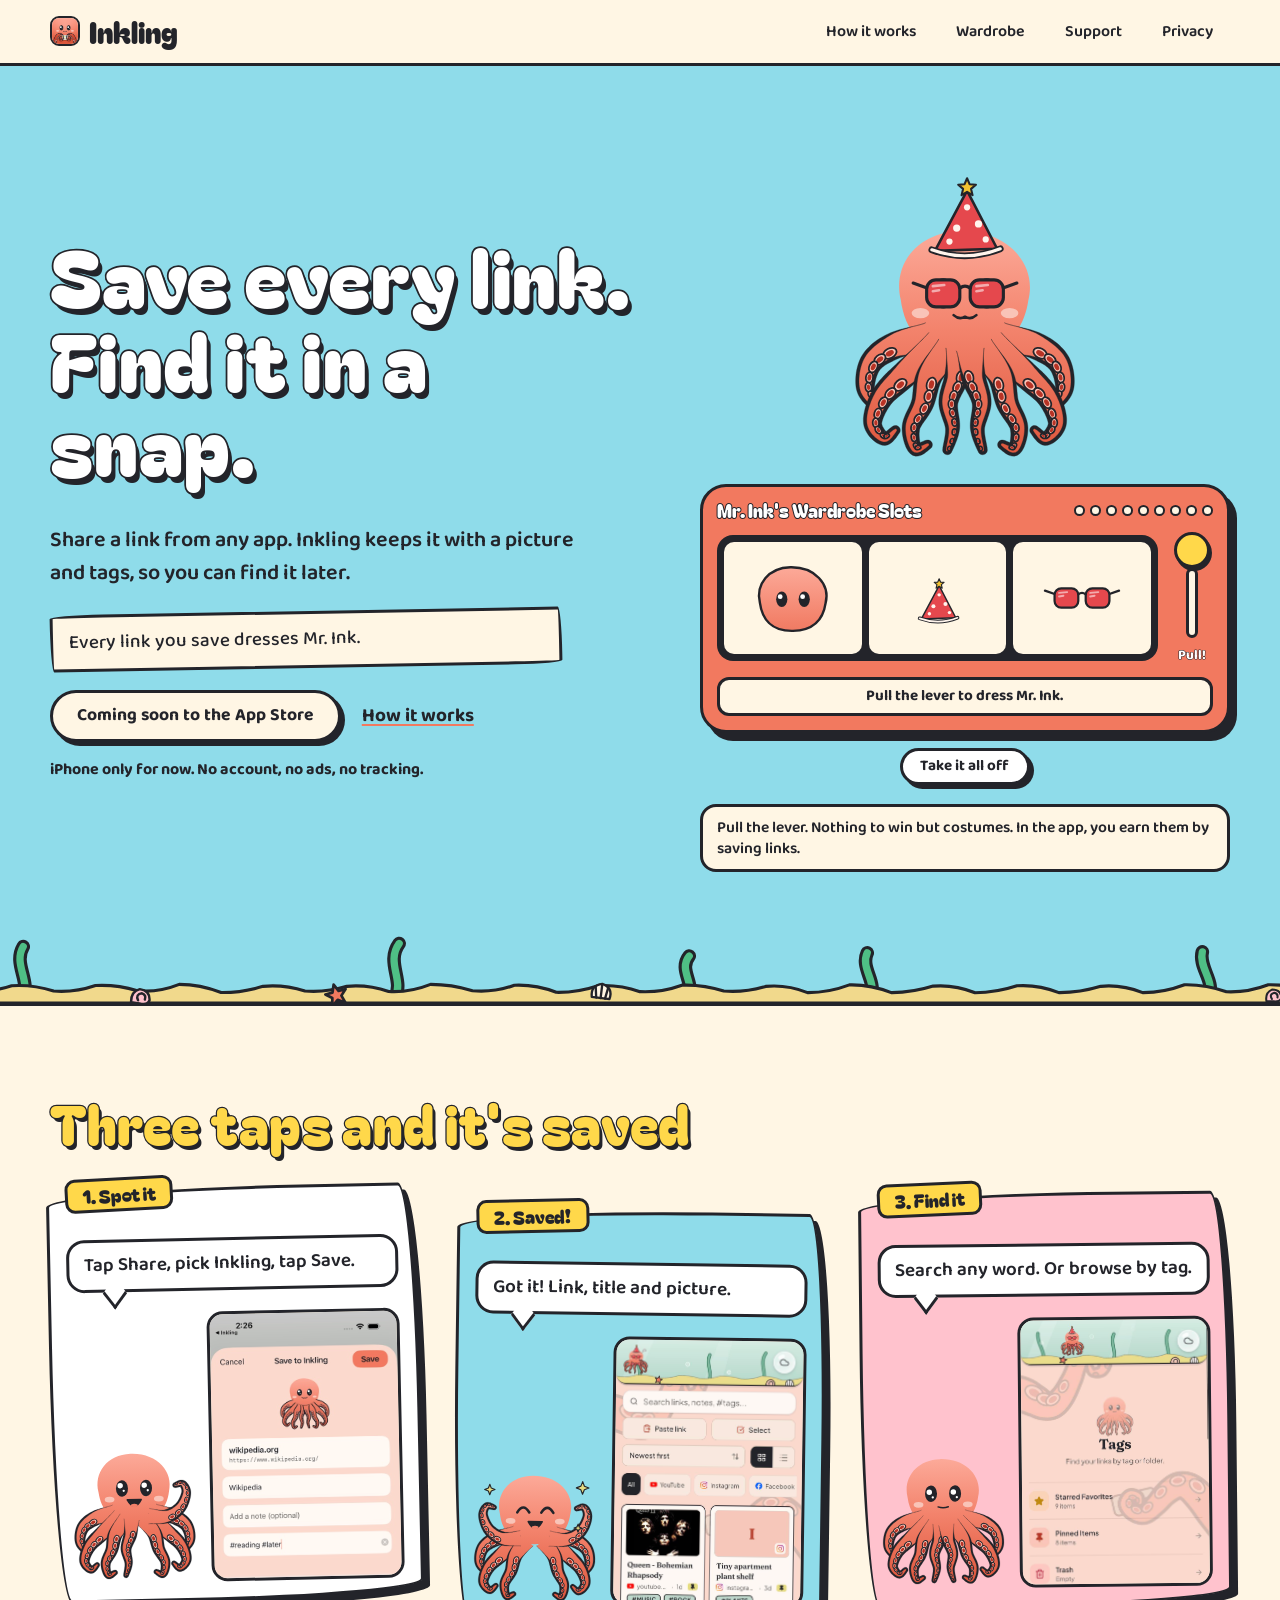
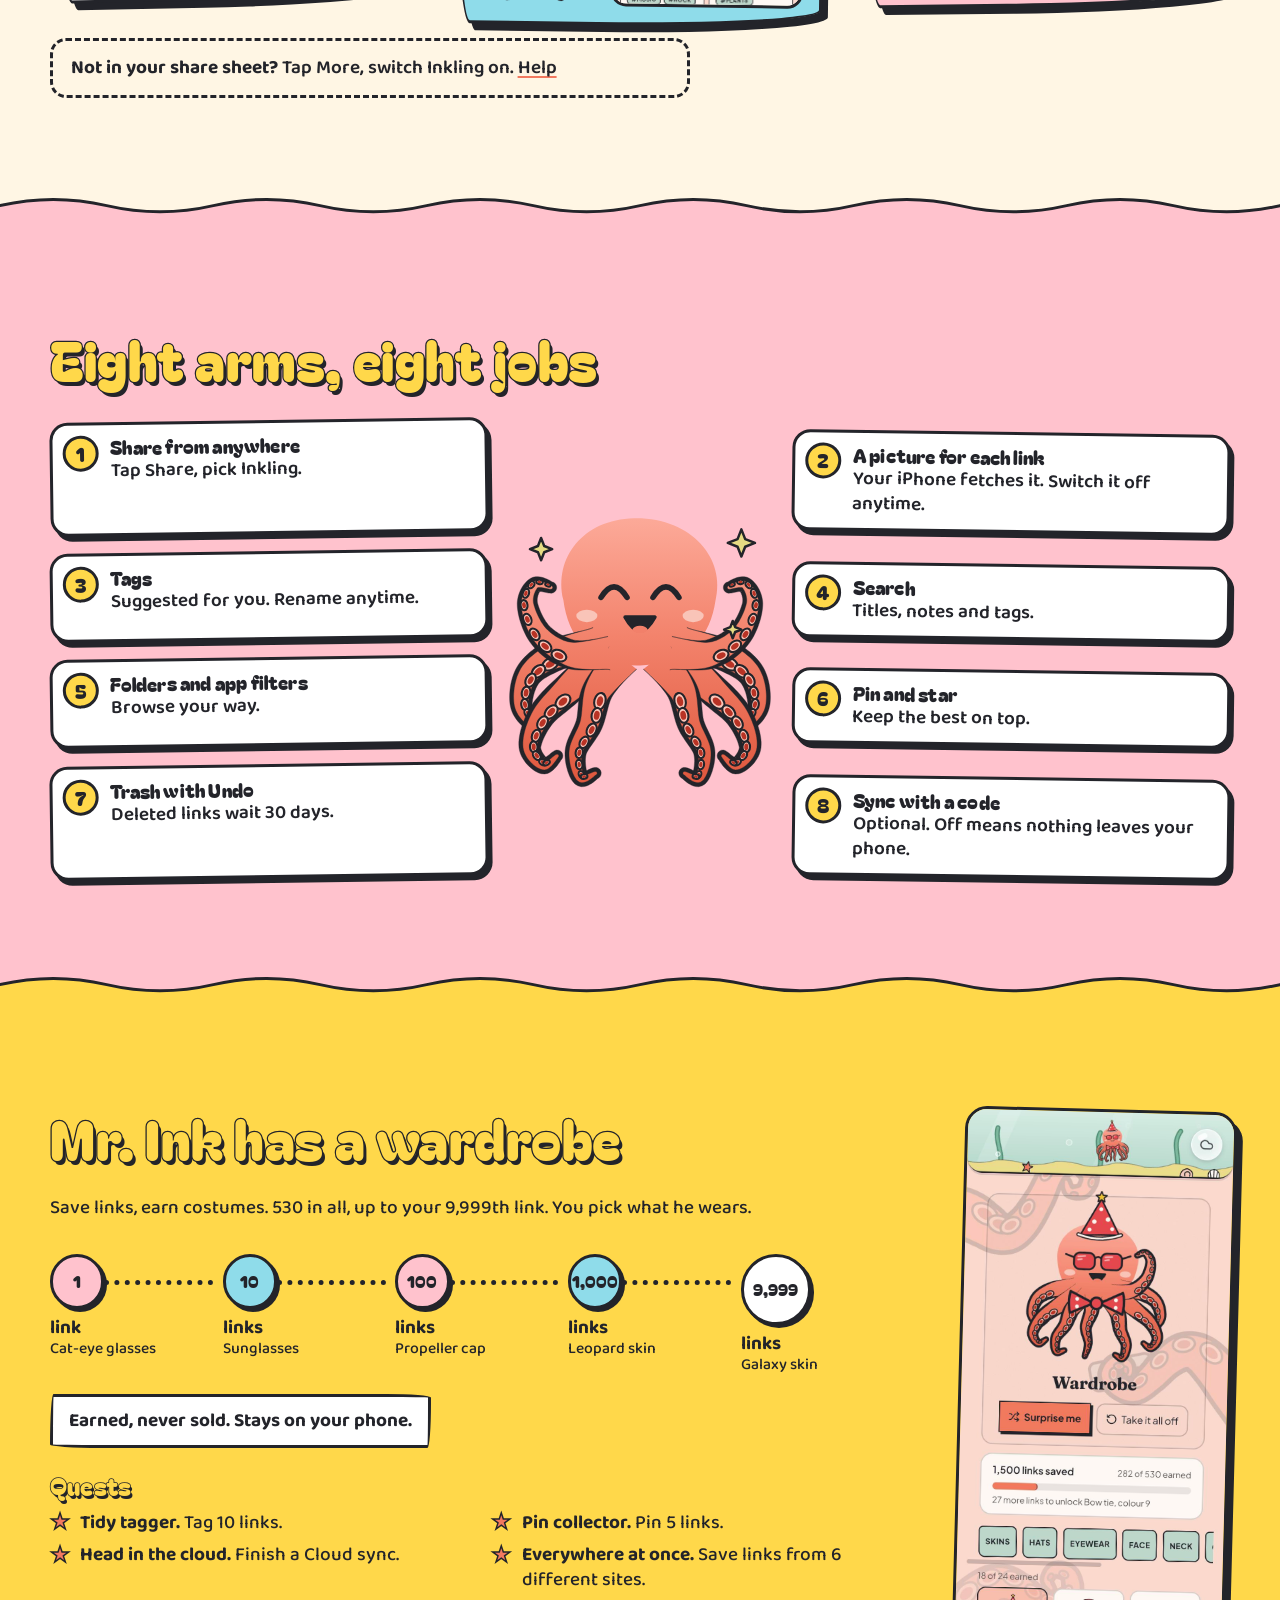
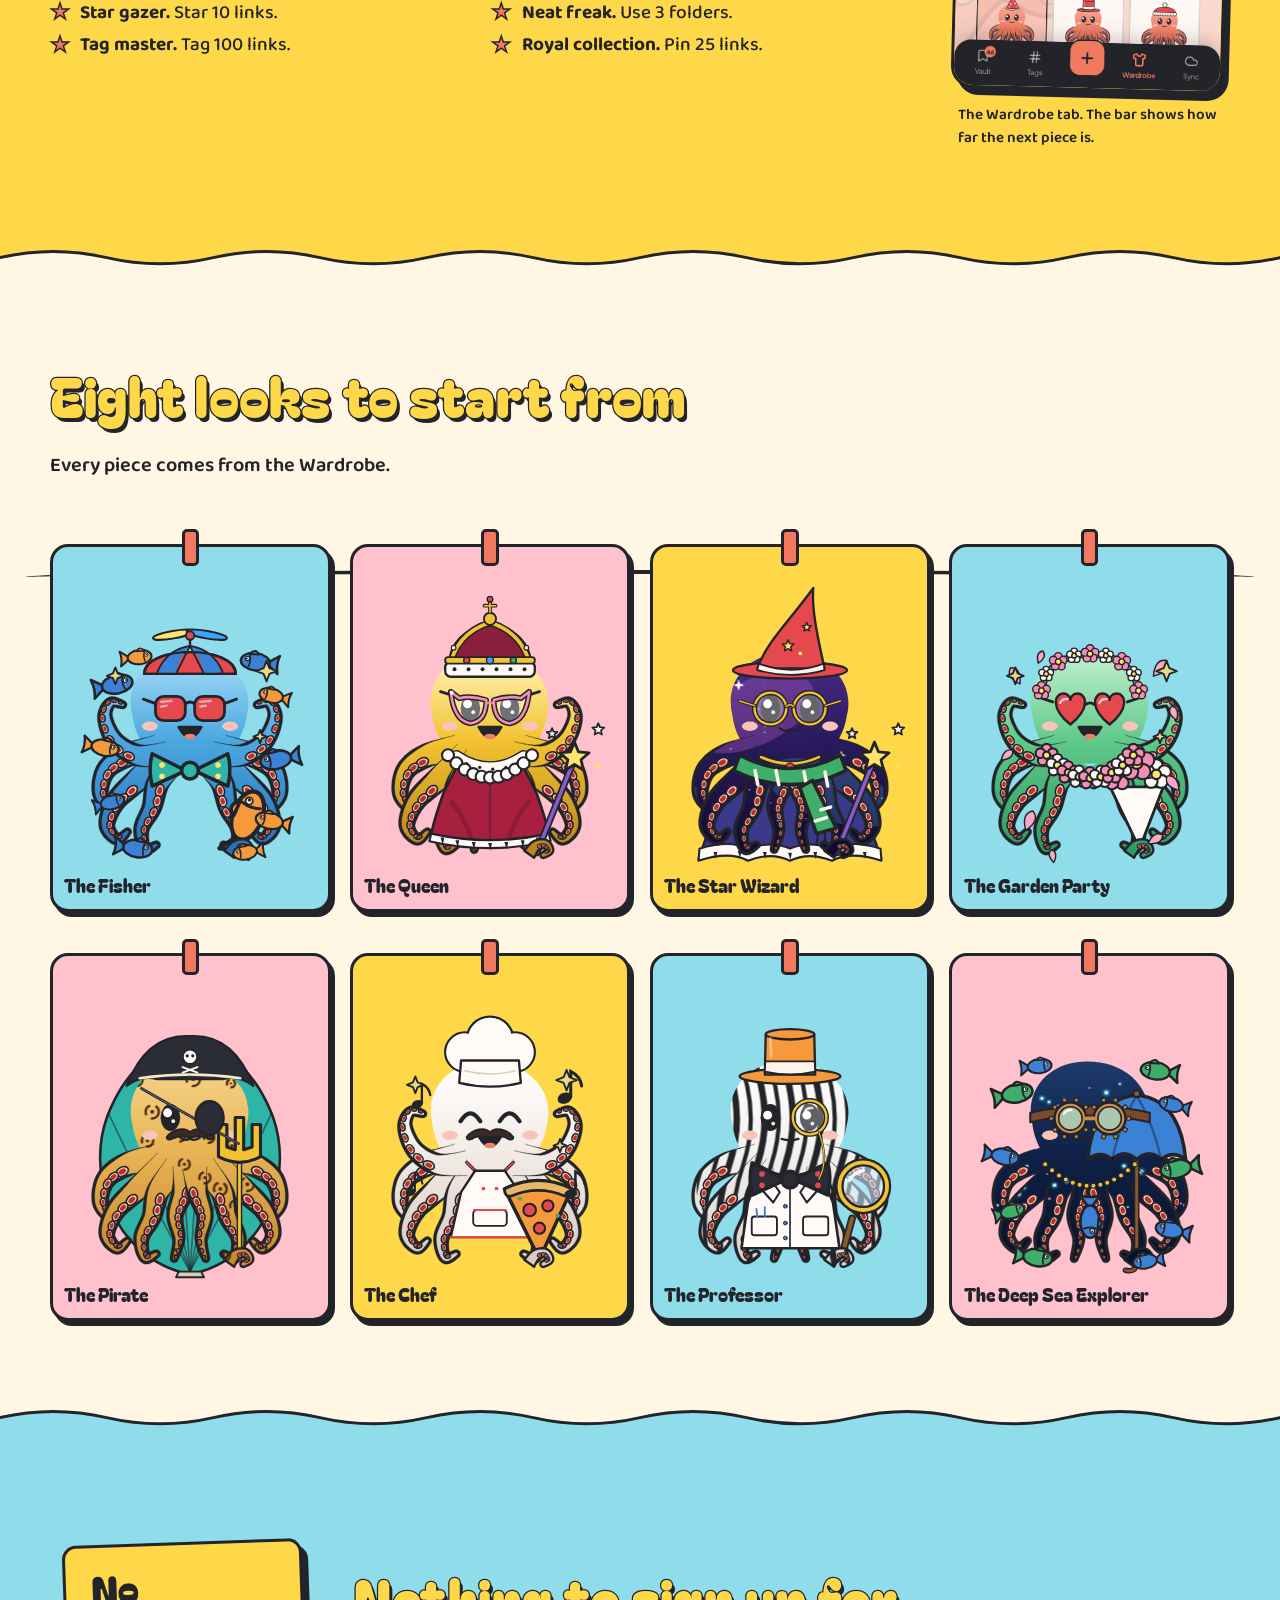
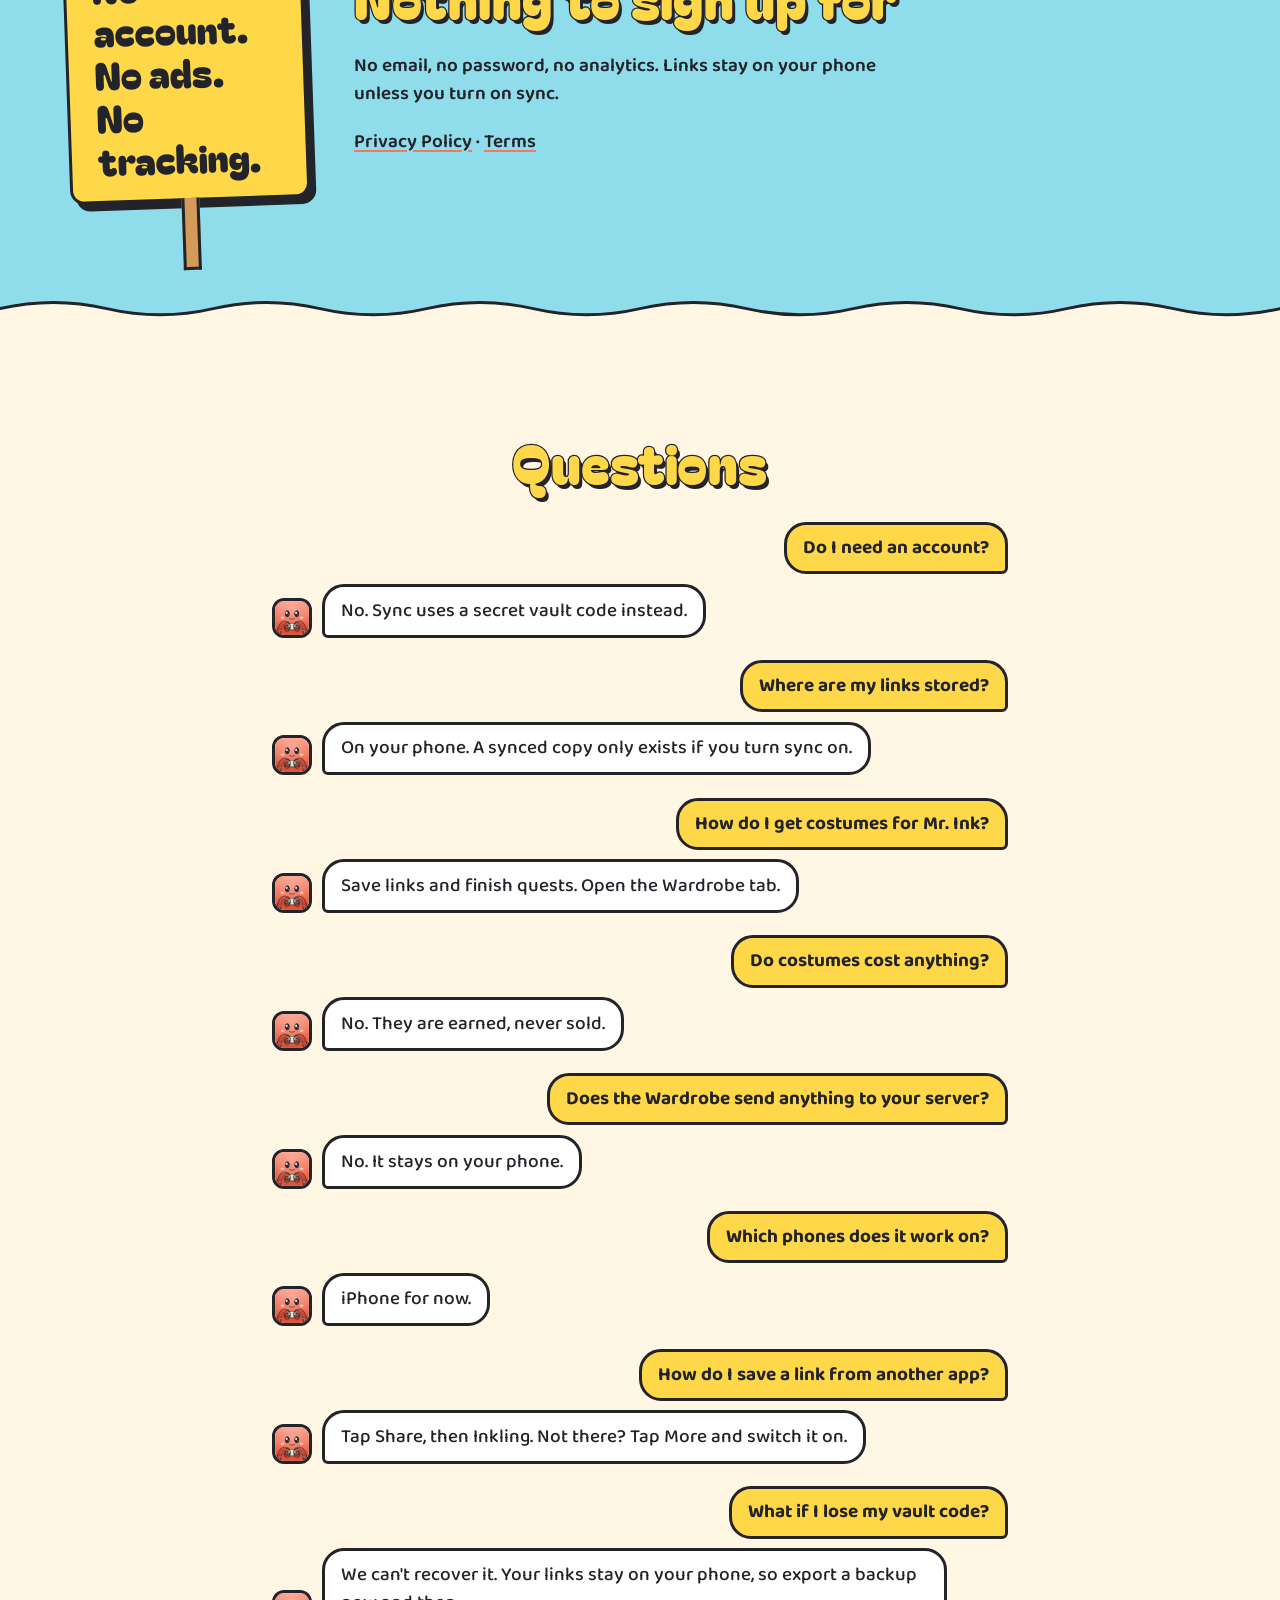
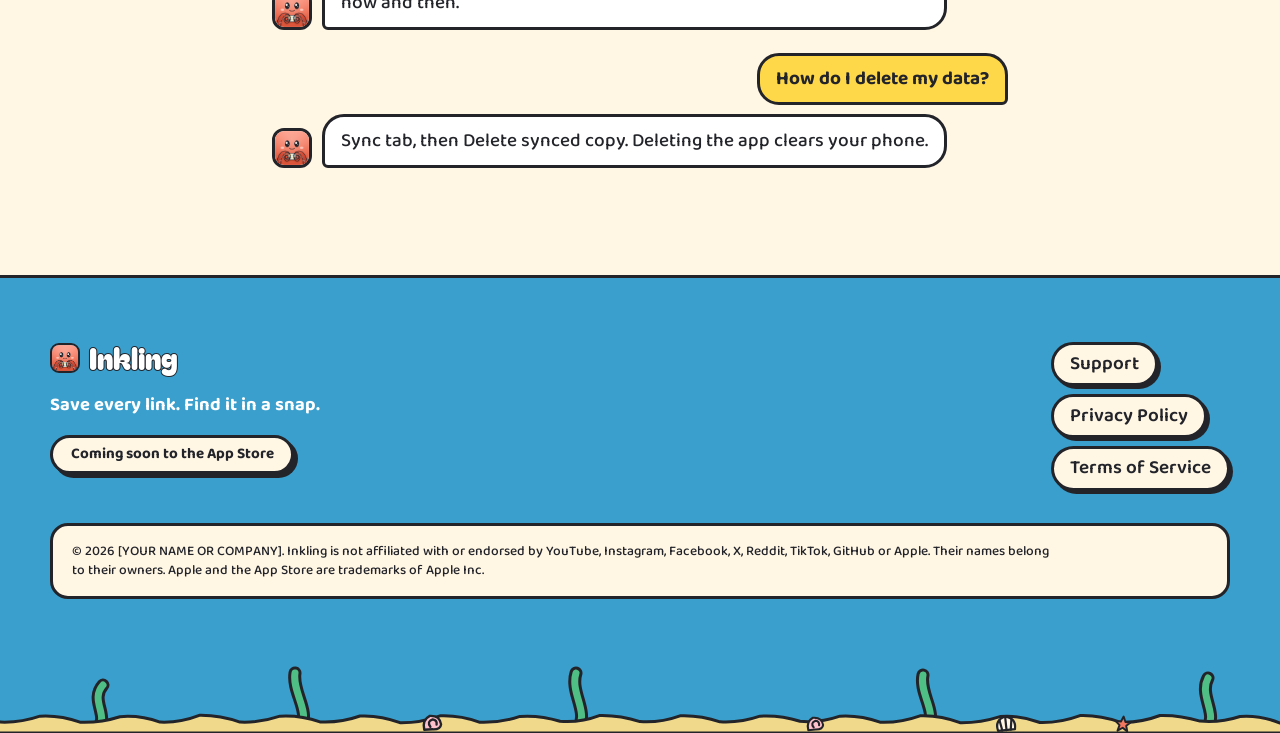
==== index.html @ 49304947 "Inkling website Co-Authored-By: Claude Sonnet 5.5 <noreply@anthropic.com>" ====
<!doctype html>
<html lang="en">
<head>
<meta charset="utf-8">
<meta name="viewport" content="width=device-width, initial-scale=1">
<title>Inkling: Save every link. Find it in a snap.</title>
<meta name="description" content="Inkling catches links from YouTube, Instagram, TikTok, X, Facebook, Reddit and anywhere else, tags them for you, and keeps them tidy. No account, no ads, no tracking.">
<meta name="color-scheme" content="only light">
<meta name="theme-color" content="#8fdcea">
<link rel="canonical" href="https://[YOUR DOMAIN]/">
<link rel="icon" type="image/png" sizes="32x32" href="/assets/favicon-32x32.png">
<link rel="apple-touch-icon" href="/assets/apple-touch-icon.png">
<meta property="og:type" content="website">
<meta property="og:site_name" content="Inkling">
<meta property="og:title" content="Inkling: Save every link. Find it in a snap.">
<meta property="og:description" content="Inkling catches links from YouTube, Instagram, TikTok, X, Facebook, Reddit and anywhere else, tags them for you, and keeps them tidy. No account, no ads, no tracking.">
<meta property="og:url" content="https://[YOUR DOMAIN]/">
<meta property="og:image" content="https://[YOUR DOMAIN]/assets/og.png">
<meta property="og:image:width" content="1200">
<meta property="og:image:height" content="630">
<meta property="og:image:alt" content="Mr. Ink, the Inkling octopus, wearing sunglasses and a party hat, next to the words Save every link. Find it in a snap.">
<meta name="twitter:card" content="summary_large_image">
<link rel="stylesheet" href="/assets/styles.css?v=2cad50a9">
<script type="application/ld+json">{"@context":"https://schema.org","@type":"MobileApplication","name":"Inkling","operatingSystem":"iOS","applicationCategory":"ProductivityApplication","description":"Inkling catches links from YouTube, Instagram, TikTok, X, Facebook, Reddit and anywhere else, tags them for you, and keeps them tidy. No account, no ads, no tracking.","offers":{"@type":"Offer","price":"0","priceCurrency":"USD"}}</script>
</head>
<body>
<a class="skip" href="#main">Skip to the content</a>
<header class="site-header">
  <div class="wrap nav">
    <a class="brand" href="/"><img src="/assets/icon.png" width="30" height="30" alt="">Inkling</a>
    <nav class="nav-links" aria-label="Main">
      <a class="hide-sm" href="/#catch">How it works</a>
      <a class="hide-sm" href="/#wardrobe">Wardrobe</a>
      <a href="/support/">Support</a>
      <a href="/privacy/">Privacy</a>
    </nav>
  </div>
</header>
<main id="main">

<div class="hero">
  <div class="bubbles" aria-hidden="true"><span class="bubble" style="left:68.2%;--size:28px;--rise:9.4s;animation-delay:-8.7s"></span><span class="bubble" style="left:10.2%;--size:23px;--rise:14.9s;animation-delay:-6.4s"></span><span class="bubble" style="left:88.9%;--size:14px;--rise:15.6s;animation-delay:-10.4s"></span><span class="bubble" style="left:65.4%;--size:8px;--rise:12.1s;animation-delay:-4.2s"></span><span class="bubble" style="left:88.1%;--size:15px;--rise:15.3s;animation-delay:-10.1s"></span><span class="bubble" style="left:26.3%;--size:8px;--rise:15.7s;animation-delay:-2.9s"></span><span class="bubble" style="left:28.2%;--size:11px;--rise:12.2s;animation-delay:-13.9s"></span><span class="bubble" style="left:25.6%;--size:10px;--rise:16.3s;animation-delay:-4.4s"></span><span class="bubble" style="left:41.1%;--size:34px;--rise:10.0s;animation-delay:-5.4s"></span><span class="bubble" style="left:22.9%;--size:31px;--rise:14.9s;animation-delay:-12.3s"></span><span class="bubble" style="left:51.1%;--size:29px;--rise:14.1s;animation-delay:-2.0s"></span><span class="bubble" style="left:63.1%;--size:23px;--rise:10.5s;animation-delay:-10.9s"></span><span class="bubble" style="left:60.5%;--size:8px;--rise:17.3s;animation-delay:-4.8s"></span><span class="bubble" style="left:35.6%;--size:31px;--rise:9.7s;animation-delay:-2.5s"></span></div>
  <div class="wrap hero-grid">
    <div class="hero-copy">
      <h1>Save every link. Find it in a snap.</h1>
      <p class="lede">Share a link from any app. Inkling keeps it with a picture and tags, so you can find it later.</p>
      <p class="lede-2">Every link you save dresses Mr. Ink.</p>
      <div class="cta-row">
        <span class="btn btn-primary" role="note" aria-disabled="true">Coming soon to the App Store</span>
        <a class="textlink" href="#catch">How it works</a>
      </div>
      <p class="cta-note">iPhone only for now. No account, no ads, no tracking.</p>
    </div>
    <figure class="plate" aria-label="Slot machine that dresses Mr. Ink">
      <div class="plate-stage" data-dressup>
        <svg viewBox="-70 -150 540 640" class="mi-svg dz-mi" role="img" aria-label="Mr. Ink the octopus, wearing sunglasses and a party hat"><g class="mi-chr"><g class="mi-br"><defs><linearGradient id="s0hg" gradientUnits="userSpaceOnUse" x1="0" y1="22" x2="0" y2="440"><stop offset="0" stop-color="#fca998"/><stop offset=".45" stop-color="#f3836c"/><stop offset="1" stop-color="#e0593f"/></linearGradient></defs><path d="M76 152 C60 84 108 22 190 20 C282 18 340 84 322 154 C314 208 282 256 200 258 C118 260 84 212 76 152 Z" fill="url(#s0hg)"/><g><g class="mi-sy"><g class="mi-tw" style="transform-origin:130px 226px;animation-delay:-0.4s"><path d="M124.1 196.6 L122.0 197.7 L119.2 198.7 L115.6 199.8 L111.4 200.9 L106.6 202.1 L101.5 203.4 L96.1 204.8 L90.5 206.3 L84.8 207.9 L79.0 209.5 L73.3 211.4 L67.7 213.3 L62.1 215.5 L57.0 217.9 L52.5 220.2 L48.3 222.5 L44.1 225.0 L39.9 227.5 L35.8 230.2 L31.8 233.0 L27.9 236.0 L24.1 239.0 L20.4 242.3 L16.8 245.7 L13.4 249.2 L10.2 253.0 L7.2 256.9 L4.5 261.1 L2.0 265.5 L-0.1 270.1 L-1.9 274.8 L-3.5 279.4 L-4.7 284.2 L-5.7 288.9 L-6.5 293.5 L-7.1 298.2 L-7.5 302.8 L-7.7 307.2 L-7.7 311.6 L-7.5 315.8 L-7.0 319.9 L-6.3 323.9 L-5.2 328.1 L-3.8 332.1 L-2.0 335.9 L0.0 339.4 L2.3 342.7 L4.6 345.8 L7.1 348.6 L9.7 351.2 L12.3 353.6 L15.0 355.7 L17.8 357.6 L20.6 359.2 L23.6 360.6 L27.0 361.7 L31.2 362.2 L35.2 361.6 L38.6 360.4 L41.4 358.8 L43.9 357.0 L46.2 355.2 L48.3 353.2 L50.2 351.3 L52.0 349.4 L53.6 347.6 L54.9 346.0 L56.0 344.7 L56.8 343.7 L57.4 342.9 L58.8 341.7 L59.7 340.0 L60.0 338.2 L59.8 336.3 L58.9 334.6 L57.7 333.2 L56.0 332.3 L54.2 332.0 L52.3 332.2 L50.6 333.1 L49.2 333.7 L47.6 334.6 L45.9 335.7 L44.1 336.9 L42.2 338.1 L40.3 339.4 L38.4 340.5 L36.6 341.5 L34.9 342.3 L33.4 342.8 L32.3 343.0 L31.9 342.8 L32.2 342.5 L33.0 342.3 L33.0 341.9 L32.3 341.2 L31.3 340.1 L30.1 338.7 L28.9 337.1 L27.6 335.3 L26.4 333.4 L25.3 331.4 L24.3 329.3 L23.5 327.2 L22.8 325.2 L22.4 323.3 L22.3 321.6 L22.3 320.1 L22.5 318.1 L22.7 315.7 L23.1 313.0 L23.6 310.1 L24.3 307.0 L25.1 303.9 L26.0 300.7 L27.1 297.6 L28.3 294.5 L29.7 291.7 L31.1 289.0 L32.6 286.6 L34.0 284.6 L35.5 282.9 L37.2 281.3 L39.0 279.7 L41.2 278.0 L43.5 276.4 L46.0 274.7 L48.7 273.1 L51.6 271.5 L54.7 270.0 L57.9 268.5 L61.2 267.1 L64.6 265.7 L68.1 264.4 L71.6 263.2 L75.0 262.1 L78.2 261.3 L81.8 260.5 L86.0 259.8 L90.6 259.0 L95.5 258.3 L100.6 257.7 L105.7 257.2 L110.7 256.7 L115.6 256.3 L120.3 256.0 L124.8 255.7 L128.9 255.5 L132.7 255.4 L135.9 255.4Z" fill="url(#s0hg)"/><path d="M124.1 196.6 L122.0 197.7 L119.2 198.7 L115.6 199.8 L111.4 200.9 L106.6 202.1 L101.5 203.3 L96.0 204.5 L90.4 205.9 L84.7 207.3 L78.8 208.7 L73.0 210.3 L67.3 212.1 L61.6 214.0 L56.3 216.1 L51.6 218.2 L47.3 220.3 L42.9 222.6 L38.6 225.0 L34.3 227.5 L30.1 230.3 L26.1 233.3 L22.2 236.4 L18.3 239.7 L14.7 243.2 L11.2 246.9 L7.8 250.8 L4.7 254.8 L1.8 259.2 L-0.8 263.9 L-3.0 268.6 L-4.9 273.5 L-6.5 278.3 L-7.8 283.2 L-8.9 288.0 L-9.7 292.8 L-10.3 297.6 L-10.7 302.3 L-10.9 306.9 L-10.9 311.4 L-10.7 315.8 L-10.3 320.1 L-9.5 324.4 L-8.4 328.8 L-6.8 333.2 L-5.0 337.2 L-2.8 340.9 L-0.5 344.4 L1.9 347.6 L4.5 350.6 L7.2 353.4 L10.0 355.9 L12.9 358.2 L15.8 360.2 L18.9 362.0 L22.1 363.5 L26.0 364.8 L31.0 365.4 L35.8 364.8 L39.7 363.4 L42.9 361.7 L45.6 359.8 L48.1 357.8 L50.3 355.8 L52.3 353.8 L54.1 351.9 L55.7 350.1 L57.1 348.5 L58.1 347.2 L58.8 346.3 L59.2 345.6 L61.3 343.6 L62.7 341.1 L63.2 338.2 L62.9 335.4 L61.6 332.8 L59.6 330.7 L57.1 329.3 L54.2 328.8 L51.4 329.1 L48.8 330.4 L47.3 331.1 L45.5 332.1 L43.7 333.3 L41.9 334.4 L40.1 335.7 L38.3 336.9 L36.4 337.9 L34.7 338.9 L33.2 339.5 L32.0 339.9 L31.2 339.9 L31.3 339.6 L32.4 339.2 L34.0 339.2 L34.5 339.0 L34.0 338.4 L33.3 337.5 L32.3 336.3 L31.2 334.8 L30.0 333.2 L29.0 331.4 L27.9 329.5 L27.1 327.6 L26.3 325.7 L25.8 323.9 L25.5 322.3 L25.4 320.9 L25.5 319.6 L25.7 317.9 L26.0 315.7 L26.3 313.1 L26.9 310.4 L27.5 307.4 L28.3 304.4 L29.2 301.4 L30.3 298.4 L31.4 295.5 L32.7 292.8 L34.1 290.3 L35.5 288.1 L36.8 286.3 L38.2 284.8 L39.7 283.4 L41.4 281.9 L43.4 280.4 L45.6 278.8 L48.0 277.3 L50.6 275.7 L53.4 274.2 L56.4 272.7 L59.4 271.2 L62.6 269.7 L65.8 268.1 L69.1 266.6 L72.5 265.2 L75.7 263.9 L78.7 262.8 L82.2 261.8 L86.3 260.8 L90.8 259.8 L95.6 258.9 L100.6 258.1 L105.7 257.5 L110.7 256.9 L115.6 256.4 L120.4 256.0 L124.8 255.7 L128.9 255.5 L132.7 255.4 L135.9 255.4 L135.9 255.4 L132.7 255.4 L128.9 255.5 L124.8 255.7 L120.3 255.9 L115.6 256.2 L110.7 256.5 L105.6 256.9 L100.5 257.3 L95.4 257.7 L90.5 258.2 L85.8 258.7 L81.5 259.3 L77.7 259.8 L74.3 260.4 L70.7 261.2 L67.0 262.2 L63.4 263.3 L59.8 264.5 L56.3 265.8 L53.0 267.3 L49.8 268.8 L46.8 270.5 L44.0 272.2 L41.3 273.9 L38.9 275.7 L36.7 277.5 L34.6 279.3 L32.9 281.0 L31.2 282.9 L29.7 285.2 L28.1 287.7 L26.6 290.5 L25.2 293.6 L24.0 296.7 L22.9 300.0 L21.9 303.3 L21.1 306.6 L20.4 309.8 L19.8 312.8 L19.5 315.7 L19.2 318.3 L19.1 320.5 L19.1 322.4 L19.4 324.4 L19.9 326.5 L20.6 328.7 L21.5 331.0 L22.6 333.2 L23.8 335.4 L25.2 337.5 L26.6 339.4 L28.0 341.1 L29.3 342.7 L30.5 343.9 L31.5 344.8 L32.0 345.4 L32.1 345.7 L32.4 346.0 L33.4 346.0 L34.9 345.7 L36.6 345.1 L38.5 344.2 L40.4 343.1 L42.4 341.9 L44.4 340.6 L46.2 339.3 L48.0 338.1 L49.7 337.1 L51.2 336.2 L52.4 335.7 L53.2 335.4 L54.1 335.3 L54.9 335.4 L55.7 335.8 L56.3 336.4 L56.6 337.2 L56.7 338.1 L56.6 338.9 L56.2 339.7 L55.6 340.3 L54.9 341.1 L54.0 342.2 L52.8 343.6 L51.4 345.2 L49.9 347.0 L48.2 348.8 L46.3 350.7 L44.3 352.5 L42.2 354.3 L40.0 355.9 L37.5 357.3 L34.6 358.4 L31.4 358.9 L28.0 358.6 L25.0 357.7 L22.4 356.5 L19.8 355.0 L17.2 353.3 L14.6 351.3 L12.1 349.0 L9.7 346.6 L7.3 343.9 L5.0 341.0 L2.9 337.9 L1.0 334.6 L-0.7 331.1 L-2.1 327.3 L-3.1 323.5 L-3.8 319.7 L-4.2 315.8 L-4.4 311.7 L-4.5 307.5 L-4.3 303.2 L-3.9 298.7 L-3.4 294.2 L-2.6 289.7 L-1.6 285.1 L-0.4 280.6 L1.0 276.0 L2.8 271.6 L4.8 267.2 L7.1 263.0 L9.7 259.0 L12.6 255.2 L15.7 251.6 L18.9 248.1 L22.4 244.8 L26.0 241.7 L29.7 238.7 L33.5 235.8 L37.4 232.9 L41.3 230.1 L45.3 227.4 L49.4 224.8 L53.4 222.2 L57.7 219.6 L62.7 217.0 L68.1 214.6 L73.6 212.4 L79.2 210.3 L84.9 208.5 L90.6 206.7 L96.1 205.1 L101.5 203.6 L106.6 202.2 L111.4 201.0 L115.6 199.8 L119.2 198.7 L122.0 197.7 L124.1 196.6Z" fill="#23242a" stroke="#23242a" stroke-width="0.6" stroke-linejoin="round"/><g transform="translate(55.0 255.6) rotate(152)"><ellipse rx="13.9" ry="9.4" fill="#fbc5b8" stroke="#23242a" stroke-width="3.4"/><ellipse rx="8.3" ry="5.2" fill="#b83325"/></g><g transform="translate(35.7 267.5) rotate(139)"><ellipse rx="12.6" ry="8.5" fill="#fbc5b8" stroke="#23242a" stroke-width="3.4"/><ellipse rx="7.6" ry="4.7" fill="#b83325"/></g><g transform="translate(23.1 281.8) rotate(117)"><ellipse rx="11.4" ry="7.7" fill="#fbc5b8" stroke="#23242a" stroke-width="3.4"/><ellipse rx="6.8" ry="4.2" fill="#b83325"/></g><g transform="translate(15.7 302.2) rotate(100)"><ellipse rx="10.1" ry="6.9" fill="#fbc5b8" stroke="#23242a" stroke-width="3.4"/><ellipse rx="6.1" ry="3.8" fill="#b83325"/></g><g transform="translate(14.0 321.2) rotate(82)"><ellipse rx="9.0" ry="6.1" fill="#fbc5b8" stroke="#23242a" stroke-width="3.4"/><ellipse rx="5.4" ry="3.3" fill="#b83325"/></g><g transform="translate(19.3 335.5) rotate(55)"><ellipse rx="7.8" ry="5.3" fill="#fbc5b8" stroke="#23242a" stroke-width="3.4"/><ellipse rx="4.7" ry="2.9" fill="#b83325"/></g><g transform="translate(28.9 346.4) rotate(33)"><ellipse rx="6.7" ry="4.5" fill="#fbc5b8" stroke="#23242a" stroke-width="3.4"/><ellipse rx="4.0" ry="2.5" fill="#b83325"/></g><g transform="translate(35.7 347.4) rotate(-27)"><ellipse rx="5.5" ry="3.8" fill="#fbc5b8" stroke="#23242a" stroke-width="3.4"/><ellipse rx="3.3" ry="2.1" fill="#b83325"/></g></g><g class="mi-tw" style="transform-origin:150px 238px;animation-delay:0s"><path d="M130.3 215.4 L128.0 218.3 L124.9 221.6 L121.3 225.4 L117.1 229.7 L112.4 234.3 L107.5 239.1 L102.3 244.2 L97.0 249.3 L91.6 254.5 L86.4 259.7 L81.3 264.8 L76.4 269.6 L71.9 274.2 L67.8 278.4 L64.3 282.2 L60.9 285.7 L57.5 289.2 L54.2 292.6 L50.9 296.0 L47.6 299.4 L44.4 302.9 L41.3 306.4 L38.2 309.9 L35.1 313.6 L32.2 317.3 L29.4 321.2 L26.7 325.3 L24.2 329.5 L21.9 333.7 L19.8 338.0 L17.8 342.3 L15.9 346.7 L14.2 351.1 L12.6 355.6 L11.2 360.1 L10.0 364.5 L9.0 369.0 L8.2 373.4 L7.6 377.8 L7.3 382.1 L7.2 386.4 L7.6 390.9 L8.4 395.4 L9.8 399.7 L11.6 403.7 L13.6 407.4 L15.9 410.8 L18.4 414.0 L21.0 416.9 L23.6 419.5 L26.4 421.9 L29.2 424.0 L32.0 425.9 L34.8 427.4 L37.8 428.7 L41.3 429.8 L45.7 430.1 L49.7 429.2 L53.0 427.7 L55.7 425.9 L58.0 423.9 L60.1 421.8 L61.9 419.7 L63.6 417.6 L65.2 415.5 L66.6 413.6 L67.8 411.9 L68.7 410.4 L69.4 409.4 L69.9 408.6 L71.1 407.1 L71.8 405.4 L72.0 403.5 L71.5 401.7 L70.6 400.1 L69.1 398.9 L67.4 398.2 L65.5 398.0 L63.7 398.5 L62.1 399.4 L60.8 400.2 L59.3 401.3 L57.7 402.5 L56.1 403.9 L54.3 405.3 L52.6 406.7 L50.8 408.1 L49.1 409.2 L47.5 410.2 L46.2 410.7 L45.2 410.9 L44.9 410.8 L45.6 410.4 L46.7 410.2 L46.9 409.9 L46.2 409.2 L45.2 408.1 L43.9 406.7 L42.6 405.1 L41.3 403.3 L40.0 401.4 L38.9 399.4 L37.9 397.3 L37.1 395.3 L36.6 393.4 L36.3 391.7 L36.3 390.3 L36.4 389.1 L36.7 387.6 L37.2 385.6 L37.9 383.2 L38.8 380.6 L39.8 377.7 L41.1 374.8 L42.5 371.7 L44.1 368.5 L45.8 365.3 L47.7 362.2 L49.6 359.1 L51.6 356.1 L53.7 353.2 L55.8 350.5 L57.9 348.1 L60.1 345.8 L62.4 343.5 L64.9 341.2 L67.6 338.9 L70.5 336.6 L73.6 334.1 L76.9 331.6 L80.3 329.0 L84.0 326.2 L87.8 323.3 L91.8 320.2 L95.9 317.0 L100.2 313.6 L104.5 310.1 L109.3 306.3 L114.5 302.1 L120.0 297.8 L125.7 293.3 L131.4 288.8 L137.2 284.3 L142.9 279.9 L148.4 275.8 L153.6 271.8 L158.4 268.3 L162.7 265.1 L166.5 262.5 L169.7 260.6Z" fill="url(#s0hg)"/><path d="M130.3 215.4 L128.0 218.3 L124.9 221.6 L121.3 225.4 L117.0 229.6 L112.4 234.2 L107.3 239.0 L102.1 244.0 L96.7 249.0 L91.2 254.1 L85.8 259.1 L80.5 264.0 L75.5 268.6 L70.8 273.0 L66.6 277.0 L62.8 280.5 L59.2 283.9 L55.7 287.2 L52.2 290.4 L48.8 293.7 L45.5 297.1 L42.2 300.5 L39.0 304.0 L35.8 307.6 L32.8 311.3 L29.7 315.2 L26.8 319.2 L24.1 323.4 L21.5 327.7 L19.1 332.0 L17.0 336.3 L14.9 340.8 L13.0 345.3 L11.2 349.8 L9.6 354.4 L8.2 358.9 L6.9 363.5 L5.9 368.1 L5.0 372.7 L4.4 377.2 L4.0 381.8 L4.0 386.3 L4.3 391.1 L5.2 396.0 L6.7 400.7 L8.6 405.0 L10.8 408.9 L13.2 412.5 L15.7 415.9 L18.4 418.9 L21.2 421.7 L24.1 424.2 L27.1 426.5 L30.0 428.5 L33.1 430.2 L36.3 431.6 L40.4 432.9 L45.7 433.3 L50.6 432.4 L54.4 430.7 L57.4 428.6 L60.0 426.5 L62.2 424.3 L64.2 422.0 L66.0 419.9 L67.6 417.8 L69.0 415.8 L70.2 414.1 L71.1 412.7 L71.6 411.7 L72.0 411.1 L73.9 408.9 L75.0 406.2 L75.2 403.3 L74.6 400.5 L73.1 398.0 L70.9 396.1 L68.2 395.0 L65.3 394.8 L62.5 395.4 L60.0 396.9 L58.6 397.8 L56.9 399.0 L55.3 400.3 L53.7 401.7 L52.0 403.1 L50.3 404.4 L48.6 405.7 L47.0 406.8 L45.5 407.6 L44.4 408.0 L43.8 408.0 L44.1 407.6 L45.6 407.1 L47.6 407.1 L48.3 407.0 L47.9 406.4 L47.1 405.5 L46.0 404.3 L44.9 402.8 L43.7 401.1 L42.6 399.3 L41.5 397.5 L40.7 395.6 L40.0 393.8 L39.6 392.2 L39.4 390.8 L39.4 389.8 L39.7 388.9 L40.0 387.7 L40.5 385.9 L41.1 383.8 L41.9 381.3 L43.0 378.6 L44.2 375.8 L45.6 372.8 L47.1 369.8 L48.8 366.7 L50.6 363.6 L52.5 360.6 L54.5 357.7 L56.5 354.9 L58.5 352.3 L60.5 350.0 L62.6 347.8 L64.9 345.7 L67.3 343.5 L69.9 341.2 L72.8 338.9 L75.8 336.5 L79.0 334.0 L82.4 331.3 L85.9 328.4 L89.6 325.3 L93.4 322.1 L97.4 318.6 L101.4 315.0 L105.6 311.3 L110.2 307.3 L115.2 302.9 L120.5 298.4 L126.1 293.8 L131.7 289.1 L137.4 284.5 L143.0 280.1 L148.4 275.8 L153.6 271.9 L158.4 268.3 L162.7 265.1 L166.5 262.5 L169.7 260.6 L169.7 260.6 L166.5 262.5 L162.7 265.1 L158.4 268.3 L153.5 271.8 L148.3 275.7 L142.8 279.8 L137.0 284.1 L131.2 288.5 L125.3 292.9 L119.5 297.2 L113.8 301.4 L108.4 305.3 L103.4 308.9 L98.9 312.2 L94.5 315.4 L90.1 318.4 L86.0 321.3 L82.0 324.0 L78.2 326.6 L74.7 329.2 L71.4 331.7 L68.3 334.2 L65.3 336.6 L62.6 339.0 L60.0 341.4 L57.5 343.8 L55.3 346.2 L53.1 348.7 L51.0 351.5 L48.8 354.4 L46.7 357.6 L44.7 360.8 L42.9 364.0 L41.1 367.3 L39.5 370.5 L38.0 373.8 L36.7 376.9 L35.6 379.8 L34.7 382.6 L34.0 385.2 L33.5 387.5 L33.2 389.3 L33.1 390.9 L33.2 392.7 L33.6 394.7 L34.2 396.8 L35.1 399.0 L36.2 401.3 L37.5 403.4 L38.9 405.5 L40.4 407.5 L41.8 409.2 L43.2 410.7 L44.5 411.9 L45.5 412.8 L45.8 413.4 L45.6 413.6 L45.7 413.9 L46.6 413.9 L47.9 413.5 L49.5 412.7 L51.2 411.7 L53.1 410.4 L54.9 409.0 L56.7 407.5 L58.4 406.1 L60.1 404.7 L61.6 403.5 L63.0 402.5 L64.2 401.9 L65.0 401.5 L65.8 401.3 L66.6 401.3 L67.4 401.7 L68.1 402.2 L68.5 403.0 L68.7 403.8 L68.7 404.6 L68.3 405.4 L67.8 406.1 L67.2 407.0 L66.4 408.2 L65.4 409.7 L64.2 411.4 L62.8 413.3 L61.3 415.3 L59.7 417.3 L57.9 419.4 L56.0 421.3 L54.0 423.1 L51.6 424.8 L48.9 426.1 L45.6 426.8 L42.2 426.6 L39.2 425.8 L36.5 424.7 L33.9 423.2 L31.3 421.5 L28.6 419.5 L26.0 417.3 L23.5 414.8 L21.0 412.1 L18.7 409.1 L16.5 405.9 L14.6 402.5 L12.9 398.8 L11.6 394.8 L10.8 390.7 L10.5 386.6 L10.5 382.5 L10.8 378.4 L11.3 374.2 L12.1 369.9 L13.1 365.6 L14.3 361.2 L15.6 356.8 L17.2 352.5 L18.8 348.1 L20.7 343.8 L22.6 339.6 L24.7 335.4 L26.9 331.3 L29.3 327.2 L31.9 323.3 L34.7 319.5 L37.5 315.8 L40.5 312.2 L43.5 308.7 L46.6 305.3 L49.8 301.8 L52.9 298.4 L56.1 294.8 L59.3 291.2 L62.5 287.5 L65.8 283.8 L69.1 279.8 L72.9 275.4 L77.3 270.6 L82.0 265.5 L86.9 260.3 L92.0 255.0 L97.3 249.7 L102.5 244.4 L107.6 239.3 L112.5 234.3 L117.1 229.7 L121.3 225.4 L125.0 221.6 L128.0 218.3 L130.3 215.4Z" fill="#23242a" stroke="#23242a" stroke-width="0.6" stroke-linejoin="round"/><g transform="translate(75.3 316.5) rotate(138)"><ellipse rx="13.9" ry="9.4" fill="#fbc5b8" stroke="#23242a" stroke-width="3.4"/><ellipse rx="8.3" ry="5.2" fill="#b83325"/></g><g transform="translate(56.3 333.2) rotate(133)"><ellipse rx="12.6" ry="8.5" fill="#fbc5b8" stroke="#23242a" stroke-width="3.4"/><ellipse rx="7.6" ry="4.7" fill="#b83325"/></g><g transform="translate(42.4 350.8) rotate(120)"><ellipse rx="11.4" ry="7.7" fill="#fbc5b8" stroke="#23242a" stroke-width="3.4"/><ellipse rx="6.8" ry="4.2" fill="#b83325"/></g><g transform="translate(32.1 371.8) rotate(108)"><ellipse rx="10.1" ry="6.9" fill="#fbc5b8" stroke="#23242a" stroke-width="3.4"/><ellipse rx="6.1" ry="3.8" fill="#b83325"/></g><g transform="translate(28.1 389.6) rotate(87)"><ellipse rx="9.0" ry="6.1" fill="#fbc5b8" stroke="#23242a" stroke-width="3.4"/><ellipse rx="5.4" ry="3.3" fill="#b83325"/></g><g transform="translate(32.9 403.6) rotate(55)"><ellipse rx="7.8" ry="5.3" fill="#fbc5b8" stroke="#23242a" stroke-width="3.4"/><ellipse rx="4.7" ry="2.9" fill="#b83325"/></g><g transform="translate(42.9 414.5) rotate(32)"><ellipse rx="6.7" ry="4.5" fill="#fbc5b8" stroke="#23242a" stroke-width="3.4"/><ellipse rx="4.0" ry="2.5" fill="#b83325"/></g><g transform="translate(48.9 415.1) rotate(-32)"><ellipse rx="5.5" ry="3.8" fill="#fbc5b8" stroke="#23242a" stroke-width="3.4"/><ellipse rx="3.3" ry="2.1" fill="#b83325"/></g></g><g class="mi-tw" style="transform-origin:172px 246px;animation-delay:-3.4s"><path d="M149.4 227.9 L148.4 230.1 L146.9 232.7 L144.8 235.8 L142.3 239.4 L139.4 243.4 L136.3 247.7 L133.0 252.2 L129.7 256.9 L126.3 261.8 L123.0 266.8 L119.8 271.8 L116.7 277.0 L113.9 282.2 L111.4 287.5 L109.3 292.8 L107.6 298.1 L106.3 303.2 L105.3 308.1 L104.5 312.9 L103.9 317.4 L103.5 321.7 L103.1 325.9 L102.8 329.7 L102.4 333.4 L102.1 336.8 L101.7 340.0 L101.2 343.0 L100.6 345.7 L99.9 348.5 L99.0 351.3 L97.8 354.3 L96.4 357.4 L94.9 360.7 L93.3 364.1 L91.6 367.5 L89.9 371.1 L88.2 374.8 L86.6 378.7 L85.1 382.7 L83.8 386.8 L82.7 391.2 L82.1 395.7 L81.9 400.1 L81.9 404.3 L82.2 408.5 L82.8 412.7 L83.5 416.8 L84.3 420.9 L85.4 424.8 L86.5 428.5 L87.8 432.1 L89.2 435.5 L90.7 438.6 L92.4 441.5 L94.3 444.3 L97.0 447.1 L100.9 449.6 L105.4 450.7 L109.2 450.5 L112.5 449.7 L115.3 448.5 L117.8 447.2 L120.2 445.7 L122.4 444.2 L124.4 442.7 L126.2 441.2 L127.7 439.9 L129.0 438.8 L129.8 438.1 L130.4 437.5 L132.0 436.5 L133.2 435.0 L133.9 433.3 L134.0 431.4 L133.5 429.6 L132.5 428.0 L131.0 426.8 L129.3 426.1 L127.4 426.0 L125.6 426.5 L124.2 426.8 L122.4 427.5 L120.6 428.3 L118.7 429.1 L116.7 430.0 L114.7 430.8 L112.8 431.6 L111.0 432.1 L109.4 432.5 L108.3 432.6 L107.8 432.4 L108.2 432.1 L109.6 432.3 L111.0 432.9 L111.4 432.8 L111.1 431.8 L110.7 430.1 L110.2 428.0 L109.7 425.6 L109.3 422.9 L108.9 420.0 L108.6 416.9 L108.5 413.8 L108.5 410.8 L108.6 407.8 L108.9 405.0 L109.4 402.4 L109.9 400.3 L110.6 398.5 L111.5 396.6 L112.7 394.4 L114.1 392.1 L115.8 389.6 L117.6 386.8 L119.6 384.0 L121.8 380.9 L124.1 377.7 L126.4 374.2 L128.7 370.6 L131.1 366.8 L133.3 362.6 L135.4 358.3 L137.2 353.8 L138.7 349.3 L140.0 345.0 L141.2 340.8 L142.3 336.7 L143.3 332.8 L144.3 329.0 L145.3 325.4 L146.3 322.1 L147.4 318.9 L148.6 316.0 L149.8 313.3 L151.2 310.8 L152.6 308.5 L154.4 306.0 L156.7 303.0 L159.4 299.7 L162.4 296.2 L165.7 292.5 L169.2 288.8 L172.7 285.0 L176.3 281.4 L179.8 277.9 L183.2 274.6 L186.4 271.5 L189.4 268.7 L192.3 266.1 L194.6 264.1Z" fill="url(#s0hg)"/><path d="M149.4 227.9 L148.4 230.1 L146.9 232.7 L144.8 235.8 L142.2 239.4 L139.3 243.3 L136.2 247.6 L132.8 252.0 L129.3 256.7 L125.8 261.4 L122.3 266.3 L118.9 271.2 L115.6 276.3 L112.5 281.4 L109.7 286.6 L107.3 292.0 L105.3 297.3 L103.7 302.4 L102.4 307.4 L101.5 312.2 L100.8 316.8 L100.3 321.2 L99.9 325.3 L99.6 329.2 L99.2 332.8 L98.9 336.2 L98.5 339.2 L98.1 342.1 L97.6 344.6 L96.9 347.2 L96.0 349.9 L94.9 352.8 L93.6 355.9 L92.1 359.1 L90.5 362.4 L88.8 365.9 L87.1 369.5 L85.3 373.3 L83.6 377.3 L82.1 381.4 L80.7 385.8 L79.6 390.4 L78.9 395.2 L78.6 399.8 L78.7 404.2 L79.0 408.6 L79.5 413.0 L80.2 417.2 L81.1 421.4 L82.2 425.4 L83.3 429.3 L84.7 433.0 L86.1 436.6 L87.7 439.9 L89.5 443.1 L91.6 446.1 L94.7 449.4 L99.5 452.5 L104.9 453.9 L109.5 453.8 L113.3 452.9 L116.4 451.6 L119.2 450.1 L121.7 448.6 L124.0 447.0 L126.0 445.4 L127.9 444.0 L129.4 442.7 L130.6 441.6 L131.3 441.0 L131.7 440.5 L134.1 438.9 L136.0 436.7 L137.0 434.0 L137.2 431.1 L136.5 428.3 L134.9 425.9 L132.7 424.0 L130.0 423.0 L127.1 422.8 L124.3 423.5 L122.7 423.9 L120.8 424.7 L118.9 425.5 L117.0 426.3 L115.0 427.2 L113.1 428.0 L111.3 428.7 L109.7 429.2 L108.3 429.4 L107.5 429.4 L107.5 429.1 L108.7 428.9 L111.1 429.4 L113.3 430.6 L114.1 431.0 L114.0 430.3 L113.7 428.9 L113.2 427.0 L112.8 424.7 L112.4 422.1 L112.1 419.3 L111.9 416.4 L111.7 413.5 L111.7 410.5 L111.9 407.7 L112.2 405.1 L112.6 402.7 L113.1 400.8 L113.7 399.3 L114.6 397.6 L115.7 395.7 L117.0 393.5 L118.6 391.1 L120.4 388.4 L122.4 385.6 L124.6 382.6 L126.9 379.3 L129.2 375.8 L131.6 372.1 L134.0 368.2 L136.3 363.9 L138.4 359.4 L140.3 354.7 L141.9 350.1 L143.2 345.7 L144.4 341.4 L145.5 337.3 L146.5 333.3 L147.5 329.6 L148.4 326.0 L149.3 322.7 L150.3 319.6 L151.2 316.8 L152.1 314.1 L153.2 311.7 L154.3 309.4 L155.8 306.8 L157.8 303.8 L160.3 300.3 L163.1 296.7 L166.2 292.9 L169.5 289.0 L172.9 285.2 L176.4 281.5 L179.9 278.0 L183.2 274.6 L186.4 271.5 L189.4 268.7 L192.3 266.1 L194.6 264.1 L194.6 264.1 L192.2 266.1 L189.4 268.7 L186.4 271.5 L183.2 274.6 L179.7 277.8 L176.1 281.3 L172.5 284.9 L168.8 288.5 L165.2 292.1 L161.8 295.7 L158.5 299.1 L155.6 302.3 L153.0 305.2 L150.9 307.7 L149.2 309.9 L147.5 312.4 L146.0 315.2 L144.6 318.2 L143.3 321.4 L142.1 324.8 L141.1 328.4 L140.1 332.2 L139.1 336.1 L138.0 340.2 L136.9 344.3 L135.6 348.5 L134.0 352.8 L132.3 357.2 L130.3 361.4 L128.1 365.3 L125.9 369.1 L123.6 372.7 L121.3 376.0 L119.0 379.2 L116.8 382.3 L114.8 385.2 L112.9 388.0 L111.2 390.7 L109.7 393.2 L108.5 395.5 L107.5 397.7 L106.7 399.8 L106.1 402.1 L105.7 404.9 L105.4 407.9 L105.3 411.0 L105.3 414.2 L105.4 417.5 L105.7 420.6 L106.1 423.7 L106.6 426.5 L107.1 429.1 L107.7 431.4 L108.2 433.3 L108.7 434.6 L108.7 435.2 L108.2 435.2 L107.7 435.3 L108.1 435.6 L109.1 435.7 L110.6 435.5 L112.4 435.1 L114.3 434.4 L116.4 433.6 L118.4 432.8 L120.4 431.9 L122.3 431.0 L124.0 430.3 L125.6 429.7 L126.9 429.5 L127.7 429.3 L128.6 429.3 L129.4 429.6 L130.1 430.2 L130.5 430.9 L130.7 431.7 L130.7 432.6 L130.4 433.4 L129.8 434.1 L129.1 434.5 L128.3 435.2 L127.4 436.0 L126.0 437.1 L124.5 438.5 L122.7 439.9 L120.8 441.3 L118.7 442.8 L116.5 444.2 L114.2 445.5 L111.7 446.5 L109.0 447.3 L105.9 447.5 L102.4 446.7 L99.3 444.8 L97.0 442.5 L95.3 440.0 L93.7 437.3 L92.2 434.4 L90.9 431.2 L89.7 427.7 L88.5 424.1 L87.5 420.4 L86.7 416.5 L86.0 412.5 L85.5 408.5 L85.2 404.4 L85.1 400.3 L85.3 396.2 L85.9 392.0 L86.8 387.9 L88.1 383.9 L89.5 380.1 L91.1 376.4 L92.7 372.7 L94.4 369.2 L96.1 365.7 L97.7 362.3 L99.3 359.0 L100.7 355.8 L101.9 352.7 L102.9 349.7 L103.7 346.8 L104.3 343.9 L104.8 340.8 L105.3 337.5 L105.6 334.0 L106.0 330.3 L106.3 326.4 L106.7 322.3 L107.1 318.0 L107.5 313.5 L108.1 308.9 L108.9 304.0 L109.9 298.9 L111.3 293.7 L113.1 288.3 L115.3 283.0 L117.8 277.7 L120.6 272.5 L123.6 267.3 L126.8 262.2 L130.0 257.2 L133.3 252.4 L136.4 247.8 L139.5 243.5 L142.3 239.4 L144.8 235.8 L146.9 232.7 L148.4 230.1 L149.4 227.9Z" fill="#23242a" stroke="#23242a" stroke-width="0.6" stroke-linejoin="round"/><g transform="translate(135.2 315.8) rotate(104)"><ellipse rx="13.5" ry="9.1" fill="#fbc5b8" stroke="#23242a" stroke-width="3.4"/><ellipse rx="8.1" ry="5.0" fill="#b83325"/></g><g transform="translate(130.0 338.6) rotate(101)"><ellipse rx="12.2" ry="8.3" fill="#fbc5b8" stroke="#23242a" stroke-width="3.4"/><ellipse rx="7.3" ry="4.6" fill="#b83325"/></g><g transform="translate(121.8 362.3) rotate(116)"><ellipse rx="11.0" ry="7.5" fill="#fbc5b8" stroke="#23242a" stroke-width="3.4"/><ellipse rx="6.6" ry="4.1" fill="#b83325"/></g><g transform="translate(109.6 382.3) rotate(120)"><ellipse rx="9.9" ry="6.7" fill="#fbc5b8" stroke="#23242a" stroke-width="3.4"/><ellipse rx="5.9" ry="3.7" fill="#b83325"/></g><g transform="translate(101.8 399.0) rotate(99)"><ellipse rx="8.7" ry="5.9" fill="#fbc5b8" stroke="#23242a" stroke-width="3.4"/><ellipse rx="5.2" ry="3.3" fill="#b83325"/></g><g transform="translate(101.6 418.1) rotate(81)"><ellipse rx="7.6" ry="5.2" fill="#fbc5b8" stroke="#23242a" stroke-width="3.4"/><ellipse rx="4.6" ry="2.8" fill="#b83325"/></g><g transform="translate(105.7 434.6) rotate(62)"><ellipse rx="6.5" ry="4.4" fill="#fbc5b8" stroke="#23242a" stroke-width="3.4"/><ellipse rx="3.9" ry="2.4" fill="#b83325"/></g><g transform="translate(109.5 437.5) rotate(-14)"><ellipse rx="5.5" ry="3.7" fill="#fbc5b8" stroke="#23242a" stroke-width="3.4"/><ellipse rx="3.3" ry="2.0" fill="#b83325"/></g></g></g><g class="mi-sy2"><g class="mi-tw" style="transform-origin:270px 226px;animation-delay:-1.2s"><path d="M264.1 255.4 L267.3 255.4 L271.1 255.5 L275.2 255.7 L279.7 256.0 L284.4 256.3 L289.3 256.7 L294.3 257.2 L299.4 257.7 L304.5 258.3 L309.4 259.0 L314.0 259.8 L318.2 260.5 L321.8 261.3 L325.0 262.1 L328.4 263.2 L331.9 264.4 L335.4 265.7 L338.8 267.1 L342.1 268.5 L345.3 270.0 L348.4 271.5 L351.3 273.1 L354.0 274.7 L356.5 276.4 L358.8 278.0 L361.0 279.7 L362.8 281.3 L364.5 282.9 L366.0 284.6 L367.4 286.6 L368.9 289.0 L370.3 291.7 L371.7 294.5 L372.9 297.6 L374.0 300.7 L374.9 303.9 L375.7 307.0 L376.4 310.1 L376.9 313.0 L377.3 315.7 L377.5 318.1 L377.7 320.1 L377.7 321.6 L377.6 323.3 L377.2 325.2 L376.5 327.2 L375.7 329.3 L374.7 331.4 L373.6 333.4 L372.4 335.3 L371.1 337.1 L369.9 338.7 L368.7 340.1 L367.7 341.2 L367.0 341.9 L367.0 342.3 L367.8 342.5 L368.1 342.8 L367.7 343.0 L366.6 342.8 L365.1 342.3 L363.4 341.5 L361.6 340.5 L359.7 339.4 L357.8 338.1 L355.9 336.9 L354.1 335.7 L352.4 334.6 L350.8 333.7 L349.4 333.1 L347.7 332.2 L345.8 332.0 L344.0 332.3 L342.3 333.2 L341.1 334.6 L340.2 336.3 L340.0 338.2 L340.3 340.0 L341.2 341.7 L342.6 342.9 L343.2 343.7 L344.0 344.7 L345.1 346.0 L346.4 347.6 L348.0 349.4 L349.8 351.3 L351.7 353.2 L353.8 355.2 L356.1 357.0 L358.6 358.8 L361.4 360.4 L364.8 361.6 L368.8 362.2 L373.0 361.7 L376.4 360.6 L379.4 359.2 L382.2 357.6 L385.0 355.7 L387.7 353.6 L390.3 351.2 L392.9 348.6 L395.4 345.8 L397.7 342.7 L400.0 339.4 L402.0 335.9 L403.8 332.1 L405.2 328.1 L406.3 323.9 L407.0 319.9 L407.5 315.8 L407.7 311.6 L407.7 307.2 L407.5 302.8 L407.1 298.2 L406.5 293.5 L405.7 288.9 L404.7 284.2 L403.5 279.4 L401.9 274.8 L400.1 270.1 L398.0 265.5 L395.5 261.1 L392.8 256.9 L389.8 253.0 L386.6 249.2 L383.2 245.7 L379.6 242.3 L375.9 239.0 L372.1 236.0 L368.2 233.0 L364.2 230.2 L360.1 227.5 L355.9 225.0 L351.7 222.5 L347.5 220.2 L343.0 217.9 L337.9 215.5 L332.3 213.3 L326.7 211.4 L321.0 209.5 L315.2 207.9 L309.5 206.3 L303.9 204.8 L298.5 203.4 L293.4 202.1 L288.6 200.9 L284.4 199.8 L280.8 198.7 L278.0 197.7 L275.9 196.6Z" fill="url(#s0hg)"/><path d="M264.1 255.4 L267.3 255.4 L271.1 255.5 L275.2 255.7 L279.6 256.0 L284.4 256.4 L289.3 256.9 L294.3 257.5 L299.4 258.1 L304.4 258.9 L309.2 259.8 L313.7 260.8 L317.8 261.8 L321.3 262.8 L324.3 263.9 L327.5 265.2 L330.9 266.6 L334.2 268.1 L337.4 269.7 L340.6 271.2 L343.6 272.7 L346.6 274.2 L349.4 275.7 L352.0 277.3 L354.4 278.8 L356.6 280.4 L358.6 281.9 L360.3 283.4 L361.8 284.8 L363.2 286.3 L364.5 288.1 L365.9 290.3 L367.3 292.8 L368.6 295.5 L369.7 298.4 L370.8 301.4 L371.7 304.4 L372.5 307.4 L373.1 310.4 L373.7 313.1 L374.0 315.7 L374.3 317.9 L374.5 319.6 L374.6 320.9 L374.5 322.3 L374.2 323.9 L373.7 325.7 L372.9 327.6 L372.1 329.5 L371.0 331.4 L370.0 333.2 L368.8 334.8 L367.7 336.3 L366.7 337.5 L366.0 338.4 L365.5 339.0 L366.0 339.2 L367.6 339.2 L368.7 339.6 L368.8 339.9 L368.0 339.9 L366.8 339.5 L365.3 338.9 L363.6 337.9 L361.7 336.9 L359.9 335.7 L358.1 334.4 L356.3 333.3 L354.5 332.1 L352.7 331.1 L351.2 330.4 L348.6 329.1 L345.8 328.8 L342.9 329.3 L340.4 330.7 L338.4 332.8 L337.1 335.4 L336.8 338.2 L337.3 341.1 L338.7 343.6 L340.8 345.6 L341.2 346.3 L341.9 347.2 L342.9 348.5 L344.3 350.1 L345.9 351.9 L347.7 353.8 L349.7 355.8 L351.9 357.8 L354.4 359.8 L357.1 361.7 L360.3 363.4 L364.2 364.8 L369.0 365.4 L374.0 364.8 L377.9 363.5 L381.1 362.0 L384.2 360.2 L387.1 358.2 L390.0 355.9 L392.8 353.4 L395.5 350.6 L398.1 347.6 L400.5 344.4 L402.8 340.9 L405.0 337.2 L406.8 333.2 L408.4 328.8 L409.5 324.4 L410.3 320.1 L410.7 315.8 L410.9 311.4 L410.9 306.9 L410.7 302.3 L410.3 297.6 L409.7 292.8 L408.9 288.0 L407.8 283.2 L406.5 278.3 L404.9 273.5 L403.0 268.6 L400.8 263.9 L398.2 259.2 L395.3 254.8 L392.2 250.8 L388.8 246.9 L385.3 243.2 L381.7 239.7 L377.8 236.4 L373.9 233.3 L369.9 230.3 L365.7 227.5 L361.4 225.0 L357.1 222.6 L352.7 220.3 L348.4 218.2 L343.7 216.1 L338.4 214.0 L332.7 212.1 L327.0 210.3 L321.2 208.7 L315.3 207.3 L309.6 205.9 L304.0 204.5 L298.5 203.3 L293.4 202.1 L288.6 200.9 L284.4 199.8 L280.8 198.7 L278.0 197.7 L275.9 196.6 L275.9 196.6 L278.0 197.7 L280.8 198.7 L284.4 199.8 L288.6 201.0 L293.4 202.2 L298.5 203.6 L303.9 205.1 L309.4 206.7 L315.1 208.5 L320.8 210.3 L326.4 212.4 L331.9 214.6 L337.3 217.0 L342.3 219.6 L346.6 222.2 L350.6 224.8 L354.7 227.4 L358.7 230.1 L362.6 232.9 L366.5 235.8 L370.3 238.7 L374.0 241.7 L377.6 244.8 L381.1 248.1 L384.3 251.6 L387.4 255.2 L390.3 259.0 L392.9 263.0 L395.2 267.2 L397.2 271.6 L399.0 276.0 L400.4 280.6 L401.6 285.1 L402.6 289.7 L403.4 294.2 L403.9 298.7 L404.3 303.2 L404.5 307.5 L404.4 311.7 L404.2 315.8 L403.8 319.7 L403.1 323.5 L402.1 327.3 L400.7 331.1 L399.0 334.6 L397.1 337.9 L395.0 341.0 L392.7 343.9 L390.3 346.6 L387.9 349.0 L385.4 351.3 L382.8 353.3 L380.2 355.0 L377.6 356.5 L375.0 357.7 L372.0 358.6 L368.6 358.9 L365.4 358.4 L362.5 357.3 L360.0 355.9 L357.8 354.3 L355.7 352.5 L353.7 350.7 L351.8 348.8 L350.1 347.0 L348.6 345.2 L347.2 343.6 L346.0 342.2 L345.1 341.1 L344.4 340.3 L343.8 339.7 L343.4 338.9 L343.3 338.1 L343.4 337.2 L343.7 336.4 L344.3 335.8 L345.1 335.4 L345.9 335.3 L346.8 335.4 L347.6 335.7 L348.8 336.2 L350.3 337.1 L352.0 338.1 L353.8 339.3 L355.6 340.6 L357.6 341.9 L359.6 343.1 L361.5 344.2 L363.4 345.1 L365.1 345.7 L366.6 346.0 L367.6 346.0 L367.9 345.7 L368.0 345.4 L368.5 344.8 L369.5 343.9 L370.7 342.7 L372.0 341.1 L373.4 339.4 L374.8 337.5 L376.2 335.4 L377.4 333.2 L378.5 331.0 L379.4 328.7 L380.1 326.5 L380.6 324.4 L380.9 322.4 L380.9 320.5 L380.8 318.3 L380.5 315.7 L380.2 312.8 L379.6 309.8 L378.9 306.6 L378.1 303.3 L377.1 300.0 L376.0 296.7 L374.8 293.6 L373.4 290.5 L371.9 287.7 L370.3 285.2 L368.8 282.9 L367.1 281.0 L365.4 279.3 L363.3 277.5 L361.1 275.7 L358.7 273.9 L356.0 272.2 L353.2 270.5 L350.2 268.8 L347.0 267.3 L343.7 265.8 L340.2 264.5 L336.6 263.3 L333.0 262.2 L329.3 261.2 L325.7 260.4 L322.3 259.8 L318.5 259.3 L314.2 258.7 L309.5 258.2 L304.6 257.7 L299.5 257.3 L294.4 256.9 L289.3 256.5 L284.4 256.2 L279.7 255.9 L275.2 255.7 L271.1 255.5 L267.3 255.4 L264.1 255.4Z" fill="#23242a" stroke="#23242a" stroke-width="0.6" stroke-linejoin="round"/><g transform="translate(345.0 255.6) rotate(28)"><ellipse rx="13.9" ry="9.4" fill="#fbc5b8" stroke="#23242a" stroke-width="3.4"/><ellipse rx="8.3" ry="5.2" fill="#b83325"/></g><g transform="translate(364.3 267.5) rotate(41)"><ellipse rx="12.6" ry="8.5" fill="#fbc5b8" stroke="#23242a" stroke-width="3.4"/><ellipse rx="7.6" ry="4.7" fill="#b83325"/></g><g transform="translate(376.9 281.8) rotate(63)"><ellipse rx="11.4" ry="7.7" fill="#fbc5b8" stroke="#23242a" stroke-width="3.4"/><ellipse rx="6.8" ry="4.2" fill="#b83325"/></g><g transform="translate(384.3 302.2) rotate(80)"><ellipse rx="10.1" ry="6.9" fill="#fbc5b8" stroke="#23242a" stroke-width="3.4"/><ellipse rx="6.1" ry="3.8" fill="#b83325"/></g><g transform="translate(386.0 321.2) rotate(98)"><ellipse rx="9.0" ry="6.1" fill="#fbc5b8" stroke="#23242a" stroke-width="3.4"/><ellipse rx="5.4" ry="3.3" fill="#b83325"/></g><g transform="translate(380.7 335.5) rotate(125)"><ellipse rx="7.8" ry="5.3" fill="#fbc5b8" stroke="#23242a" stroke-width="3.4"/><ellipse rx="4.7" ry="2.9" fill="#b83325"/></g><g transform="translate(371.1 346.4) rotate(147)"><ellipse rx="6.7" ry="4.5" fill="#fbc5b8" stroke="#23242a" stroke-width="3.4"/><ellipse rx="4.0" ry="2.5" fill="#b83325"/></g><g transform="translate(364.3 347.4) rotate(-153)"><ellipse rx="5.5" ry="3.8" fill="#fbc5b8" stroke="#23242a" stroke-width="3.4"/><ellipse rx="3.3" ry="2.1" fill="#b83325"/></g></g><g class="mi-tw" style="transform-origin:250px 238px;animation-delay:-1.6s"><path d="M230.3 260.6 L233.5 262.5 L237.3 265.1 L241.6 268.3 L246.4 271.8 L251.6 275.8 L257.1 279.9 L262.8 284.3 L268.6 288.8 L274.3 293.3 L280.0 297.8 L285.5 302.1 L290.7 306.3 L295.5 310.1 L299.8 313.6 L304.1 317.0 L308.2 320.2 L312.2 323.3 L316.0 326.2 L319.7 329.0 L323.1 331.6 L326.4 334.1 L329.5 336.6 L332.4 338.9 L335.1 341.2 L337.6 343.5 L339.9 345.8 L342.1 348.1 L344.2 350.5 L346.3 353.2 L348.4 356.1 L350.4 359.1 L352.3 362.2 L354.2 365.3 L355.9 368.5 L357.5 371.7 L358.9 374.8 L360.2 377.7 L361.2 380.6 L362.1 383.2 L362.8 385.6 L363.3 387.6 L363.6 389.1 L363.7 390.3 L363.7 391.7 L363.4 393.4 L362.9 395.3 L362.1 397.3 L361.1 399.4 L360.0 401.4 L358.7 403.3 L357.4 405.1 L356.1 406.7 L354.8 408.1 L353.8 409.2 L353.1 409.9 L353.3 410.2 L354.4 410.4 L355.1 410.8 L354.8 410.9 L353.8 410.7 L352.5 410.2 L350.9 409.2 L349.2 408.1 L347.4 406.7 L345.7 405.3 L343.9 403.9 L342.3 402.5 L340.7 401.3 L339.2 400.2 L337.9 399.4 L336.3 398.5 L334.5 398.0 L332.6 398.2 L330.9 398.9 L329.4 400.1 L328.5 401.7 L328.0 403.5 L328.2 405.4 L328.9 407.1 L330.1 408.6 L330.6 409.4 L331.3 410.4 L332.2 411.9 L333.4 413.6 L334.8 415.5 L336.4 417.6 L338.1 419.7 L339.9 421.8 L342.0 423.9 L344.3 425.9 L347.0 427.7 L350.3 429.2 L354.3 430.1 L358.7 429.8 L362.2 428.7 L365.2 427.4 L368.0 425.9 L370.8 424.0 L373.6 421.9 L376.4 419.5 L379.0 416.9 L381.6 414.0 L384.1 410.8 L386.4 407.4 L388.4 403.7 L390.2 399.7 L391.6 395.4 L392.4 390.9 L392.8 386.4 L392.7 382.1 L392.4 377.8 L391.8 373.4 L391.0 369.0 L390.0 364.5 L388.8 360.1 L387.4 355.6 L385.8 351.1 L384.1 346.7 L382.2 342.3 L380.2 338.0 L378.1 333.7 L375.8 329.5 L373.3 325.3 L370.6 321.2 L367.8 317.3 L364.9 313.6 L361.8 309.9 L358.7 306.4 L355.6 302.9 L352.4 299.4 L349.1 296.0 L345.8 292.6 L342.5 289.2 L339.1 285.7 L335.7 282.2 L332.2 278.4 L328.1 274.2 L323.6 269.6 L318.7 264.8 L313.6 259.7 L308.4 254.5 L303.0 249.3 L297.7 244.2 L292.5 239.1 L287.6 234.3 L282.9 229.7 L278.7 225.4 L275.1 221.6 L272.0 218.3 L269.7 215.4Z" fill="url(#s0hg)"/><path d="M230.3 260.6 L233.5 262.5 L237.3 265.1 L241.6 268.3 L246.4 271.9 L251.6 275.8 L257.0 280.1 L262.6 284.5 L268.3 289.1 L273.9 293.8 L279.5 298.4 L284.8 302.9 L289.8 307.3 L294.4 311.3 L298.6 315.0 L302.6 318.6 L306.6 322.1 L310.4 325.3 L314.1 328.4 L317.6 331.3 L321.0 334.0 L324.2 336.5 L327.2 338.9 L330.1 341.2 L332.7 343.5 L335.1 345.7 L337.4 347.8 L339.5 350.0 L341.5 352.3 L343.5 354.9 L345.5 357.7 L347.5 360.6 L349.4 363.6 L351.2 366.7 L352.9 369.8 L354.4 372.8 L355.8 375.8 L357.0 378.6 L358.1 381.3 L358.9 383.8 L359.5 385.9 L360.0 387.7 L360.3 388.9 L360.6 389.8 L360.6 390.8 L360.4 392.2 L360.0 393.8 L359.3 395.6 L358.5 397.5 L357.4 399.3 L356.3 401.1 L355.1 402.8 L354.0 404.3 L352.9 405.5 L352.1 406.4 L351.7 407.0 L352.4 407.1 L354.4 407.1 L355.9 407.6 L356.2 408.0 L355.6 408.0 L354.5 407.6 L353.0 406.8 L351.4 405.7 L349.7 404.4 L348.0 403.1 L346.3 401.7 L344.7 400.3 L343.1 399.0 L341.4 397.8 L340.0 396.9 L337.5 395.4 L334.7 394.8 L331.8 395.0 L329.1 396.1 L326.9 398.0 L325.4 400.5 L324.8 403.3 L325.0 406.2 L326.1 408.9 L328.0 411.1 L328.4 411.7 L328.9 412.7 L329.8 414.1 L331.0 415.8 L332.4 417.8 L334.0 419.9 L335.8 422.0 L337.8 424.3 L340.0 426.5 L342.6 428.6 L345.6 430.7 L349.4 432.4 L354.3 433.3 L359.6 432.9 L363.7 431.6 L366.9 430.2 L370.0 428.5 L372.9 426.5 L375.9 424.2 L378.8 421.7 L381.6 418.9 L384.3 415.9 L386.8 412.5 L389.2 408.9 L391.4 405.0 L393.3 400.7 L394.8 396.0 L395.7 391.1 L396.0 386.3 L396.0 381.8 L395.6 377.2 L395.0 372.7 L394.1 368.1 L393.1 363.5 L391.8 358.9 L390.4 354.4 L388.8 349.8 L387.0 345.3 L385.1 340.8 L383.0 336.3 L380.9 332.0 L378.5 327.7 L375.9 323.4 L373.2 319.2 L370.3 315.2 L367.2 311.3 L364.2 307.6 L361.0 304.0 L357.8 300.5 L354.5 297.1 L351.2 293.7 L347.8 290.4 L344.3 287.2 L340.8 283.9 L337.2 280.5 L333.4 277.0 L329.2 273.0 L324.5 268.6 L319.5 264.0 L314.2 259.1 L308.8 254.1 L303.3 249.0 L297.9 244.0 L292.7 239.0 L287.6 234.2 L283.0 229.6 L278.7 225.4 L275.1 221.6 L272.0 218.3 L269.7 215.4 L269.7 215.4 L272.0 218.3 L275.0 221.6 L278.7 225.4 L282.9 229.7 L287.5 234.3 L292.4 239.3 L297.5 244.4 L302.7 249.7 L308.0 255.0 L313.1 260.3 L318.0 265.5 L322.7 270.6 L327.1 275.4 L330.9 279.8 L334.2 283.8 L337.5 287.5 L340.7 291.2 L343.9 294.8 L347.1 298.4 L350.2 301.8 L353.4 305.3 L356.5 308.7 L359.5 312.2 L362.5 315.8 L365.3 319.5 L368.1 323.3 L370.7 327.2 L373.1 331.3 L375.3 335.4 L377.4 339.6 L379.3 343.8 L381.2 348.1 L382.8 352.5 L384.4 356.8 L385.7 361.2 L386.9 365.6 L387.9 369.9 L388.7 374.2 L389.2 378.4 L389.5 382.5 L389.5 386.6 L389.2 390.7 L388.4 394.8 L387.1 398.8 L385.4 402.5 L383.5 405.9 L381.3 409.1 L379.0 412.1 L376.5 414.8 L374.0 417.3 L371.4 419.5 L368.7 421.5 L366.1 423.2 L363.5 424.7 L360.8 425.8 L357.8 426.6 L354.4 426.8 L351.1 426.1 L348.4 424.8 L346.0 423.1 L344.0 421.3 L342.1 419.4 L340.3 417.3 L338.7 415.3 L337.2 413.3 L335.8 411.4 L334.6 409.7 L333.6 408.2 L332.8 407.0 L332.2 406.1 L331.7 405.4 L331.3 404.6 L331.3 403.8 L331.5 403.0 L331.9 402.2 L332.6 401.7 L333.4 401.3 L334.2 401.3 L335.0 401.5 L335.8 401.9 L337.0 402.5 L338.4 403.5 L339.9 404.7 L341.6 406.1 L343.3 407.5 L345.1 409.0 L346.9 410.4 L348.8 411.7 L350.5 412.7 L352.1 413.5 L353.4 413.9 L354.3 413.9 L354.4 413.6 L354.2 413.4 L354.5 412.8 L355.5 411.9 L356.8 410.7 L358.2 409.2 L359.6 407.5 L361.1 405.5 L362.5 403.4 L363.8 401.3 L364.9 399.0 L365.8 396.8 L366.4 394.7 L366.8 392.7 L366.9 390.9 L366.8 389.3 L366.5 387.5 L366.0 385.2 L365.3 382.6 L364.4 379.8 L363.3 376.9 L362.0 373.8 L360.5 370.5 L358.9 367.3 L357.1 364.0 L355.3 360.8 L353.3 357.6 L351.2 354.4 L349.0 351.5 L346.9 348.7 L344.7 346.2 L342.5 343.8 L340.0 341.4 L337.4 339.0 L334.7 336.6 L331.7 334.2 L328.6 331.7 L325.3 329.2 L321.8 326.6 L318.0 324.0 L314.0 321.3 L309.9 318.4 L305.5 315.4 L301.1 312.2 L296.6 308.9 L291.6 305.3 L286.2 301.4 L280.5 297.2 L274.7 292.9 L268.8 288.5 L263.0 284.1 L257.2 279.8 L251.7 275.7 L246.5 271.8 L241.6 268.3 L237.3 265.1 L233.5 262.5 L230.3 260.6Z" fill="#23242a" stroke="#23242a" stroke-width="0.6" stroke-linejoin="round"/><g transform="translate(324.7 316.5) rotate(42)"><ellipse rx="13.9" ry="9.4" fill="#fbc5b8" stroke="#23242a" stroke-width="3.4"/><ellipse rx="8.3" ry="5.2" fill="#b83325"/></g><g transform="translate(343.7 333.2) rotate(47)"><ellipse rx="12.6" ry="8.5" fill="#fbc5b8" stroke="#23242a" stroke-width="3.4"/><ellipse rx="7.6" ry="4.7" fill="#b83325"/></g><g transform="translate(357.6 350.8) rotate(60)"><ellipse rx="11.4" ry="7.7" fill="#fbc5b8" stroke="#23242a" stroke-width="3.4"/><ellipse rx="6.8" ry="4.2" fill="#b83325"/></g><g transform="translate(367.9 371.8) rotate(72)"><ellipse rx="10.1" ry="6.9" fill="#fbc5b8" stroke="#23242a" stroke-width="3.4"/><ellipse rx="6.1" ry="3.8" fill="#b83325"/></g><g transform="translate(371.9 389.6) rotate(93)"><ellipse rx="9.0" ry="6.1" fill="#fbc5b8" stroke="#23242a" stroke-width="3.4"/><ellipse rx="5.4" ry="3.3" fill="#b83325"/></g><g transform="translate(367.1 403.6) rotate(125)"><ellipse rx="7.8" ry="5.3" fill="#fbc5b8" stroke="#23242a" stroke-width="3.4"/><ellipse rx="4.7" ry="2.9" fill="#b83325"/></g><g transform="translate(357.1 414.5) rotate(148)"><ellipse rx="6.7" ry="4.5" fill="#fbc5b8" stroke="#23242a" stroke-width="3.4"/><ellipse rx="4.0" ry="2.5" fill="#b83325"/></g><g transform="translate(351.1 415.1) rotate(-148)"><ellipse rx="5.5" ry="3.8" fill="#fbc5b8" stroke="#23242a" stroke-width="3.4"/><ellipse rx="3.3" ry="2.1" fill="#b83325"/></g></g><g class="mi-tw" style="transform-origin:228px 246px;animation-delay:-3s"><path d="M205.4 264.1 L207.7 266.1 L210.6 268.7 L213.6 271.5 L216.8 274.6 L220.2 277.9 L223.7 281.4 L227.3 285.0 L230.8 288.8 L234.3 292.5 L237.6 296.2 L240.6 299.7 L243.3 303.0 L245.6 306.0 L247.4 308.5 L248.8 310.8 L250.2 313.3 L251.4 316.0 L252.6 318.9 L253.7 322.1 L254.7 325.4 L255.7 329.0 L256.7 332.8 L257.7 336.7 L258.8 340.8 L260.0 345.0 L261.3 349.3 L262.8 353.8 L264.6 358.3 L266.7 362.6 L268.9 366.8 L271.3 370.6 L273.6 374.2 L275.9 377.7 L278.2 380.9 L280.4 384.0 L282.4 386.8 L284.2 389.6 L285.9 392.1 L287.3 394.4 L288.5 396.6 L289.4 398.5 L290.1 400.3 L290.6 402.4 L291.1 405.0 L291.4 407.8 L291.5 410.8 L291.5 413.8 L291.4 416.9 L291.1 420.0 L290.7 422.9 L290.3 425.6 L289.8 428.0 L289.3 430.1 L288.9 431.8 L288.6 432.8 L289.0 432.9 L290.4 432.3 L291.8 432.1 L292.2 432.4 L291.7 432.6 L290.6 432.5 L289.0 432.1 L287.2 431.6 L285.3 430.8 L283.3 430.0 L281.3 429.1 L279.4 428.3 L277.6 427.5 L275.8 426.8 L274.4 426.5 L272.6 426.0 L270.7 426.1 L269.0 426.8 L267.5 428.0 L266.5 429.6 L266.0 431.4 L266.1 433.3 L266.8 435.0 L268.0 436.5 L269.6 437.5 L270.2 438.1 L271.0 438.8 L272.3 439.9 L273.8 441.2 L275.6 442.7 L277.6 444.2 L279.8 445.7 L282.2 447.2 L284.7 448.5 L287.5 449.7 L290.8 450.5 L294.6 450.7 L299.1 449.6 L303.0 447.1 L305.7 444.3 L307.6 441.5 L309.3 438.6 L310.8 435.5 L312.2 432.1 L313.5 428.5 L314.6 424.8 L315.7 420.9 L316.5 416.8 L317.2 412.7 L317.8 408.5 L318.1 404.3 L318.1 400.1 L317.9 395.7 L317.3 391.2 L316.2 386.8 L314.9 382.7 L313.4 378.7 L311.8 374.8 L310.1 371.1 L308.4 367.5 L306.7 364.1 L305.1 360.7 L303.6 357.4 L302.2 354.3 L301.0 351.3 L300.1 348.5 L299.4 345.7 L298.8 343.0 L298.3 340.0 L297.9 336.8 L297.6 333.4 L297.2 329.7 L296.9 325.9 L296.5 321.7 L296.1 317.4 L295.5 312.9 L294.7 308.1 L293.7 303.2 L292.4 298.1 L290.7 292.8 L288.6 287.5 L286.1 282.2 L283.3 277.0 L280.2 271.8 L277.0 266.8 L273.7 261.8 L270.3 256.9 L267.0 252.2 L263.7 247.7 L260.6 243.4 L257.7 239.4 L255.2 235.8 L253.1 232.7 L251.6 230.1 L250.6 227.9Z" fill="url(#s0hg)"/><path d="M205.4 264.1 L207.7 266.1 L210.6 268.7 L213.6 271.5 L216.8 274.6 L220.1 278.0 L223.6 281.5 L227.1 285.2 L230.5 289.0 L233.8 292.9 L236.9 296.7 L239.7 300.3 L242.2 303.8 L244.2 306.8 L245.7 309.4 L246.8 311.7 L247.9 314.1 L248.8 316.8 L249.7 319.6 L250.7 322.7 L251.6 326.0 L252.5 329.6 L253.5 333.3 L254.5 337.3 L255.6 341.4 L256.8 345.7 L258.1 350.1 L259.7 354.7 L261.6 359.4 L263.7 363.9 L266.0 368.2 L268.4 372.1 L270.8 375.8 L273.1 379.3 L275.4 382.6 L277.6 385.6 L279.6 388.4 L281.4 391.1 L283.0 393.5 L284.3 395.7 L285.4 397.6 L286.3 399.3 L286.9 400.8 L287.4 402.7 L287.8 405.1 L288.1 407.7 L288.3 410.5 L288.3 413.5 L288.1 416.4 L287.9 419.3 L287.6 422.1 L287.2 424.7 L286.8 427.0 L286.3 428.9 L286.0 430.3 L285.9 431.0 L286.7 430.6 L288.9 429.4 L291.3 428.9 L292.5 429.1 L292.5 429.4 L291.7 429.4 L290.3 429.2 L288.7 428.7 L286.9 428.0 L285.0 427.2 L283.0 426.3 L281.1 425.5 L279.2 424.7 L277.3 423.9 L275.7 423.5 L272.9 422.8 L270.0 423.0 L267.3 424.0 L265.1 425.9 L263.5 428.3 L262.8 431.1 L263.0 434.0 L264.0 436.7 L265.9 438.9 L268.3 440.5 L268.7 441.0 L269.4 441.6 L270.6 442.7 L272.1 444.0 L274.0 445.4 L276.0 447.0 L278.3 448.6 L280.8 450.1 L283.6 451.6 L286.7 452.9 L290.5 453.8 L295.1 453.9 L300.5 452.5 L305.3 449.4 L308.4 446.1 L310.5 443.1 L312.3 439.9 L313.9 436.6 L315.3 433.0 L316.7 429.3 L317.8 425.4 L318.9 421.4 L319.8 417.2 L320.5 413.0 L321.0 408.6 L321.3 404.2 L321.4 399.8 L321.1 395.2 L320.4 390.4 L319.3 385.8 L317.9 381.4 L316.4 377.3 L314.7 373.3 L312.9 369.5 L311.2 365.9 L309.5 362.4 L307.9 359.1 L306.4 355.9 L305.1 352.8 L304.0 349.9 L303.1 347.2 L302.4 344.6 L301.9 342.1 L301.5 339.2 L301.1 336.2 L300.8 332.8 L300.4 329.2 L300.1 325.3 L299.7 321.2 L299.2 316.8 L298.5 312.2 L297.6 307.4 L296.3 302.4 L294.7 297.3 L292.7 292.0 L290.3 286.6 L287.5 281.4 L284.4 276.3 L281.1 271.2 L277.7 266.3 L274.2 261.4 L270.7 256.7 L267.2 252.0 L263.8 247.6 L260.7 243.3 L257.8 239.4 L255.2 235.8 L253.1 232.7 L251.6 230.1 L250.6 227.9 L250.6 227.9 L251.6 230.1 L253.1 232.7 L255.2 235.8 L257.7 239.4 L260.5 243.5 L263.6 247.8 L266.7 252.4 L270.0 257.2 L273.2 262.2 L276.4 267.3 L279.4 272.5 L282.2 277.7 L284.7 283.0 L286.9 288.3 L288.7 293.7 L290.1 298.9 L291.1 304.0 L291.9 308.9 L292.5 313.5 L292.9 318.0 L293.3 322.3 L293.7 326.4 L294.0 330.3 L294.4 334.0 L294.7 337.5 L295.2 340.8 L295.7 343.9 L296.3 346.8 L297.1 349.7 L298.1 352.7 L299.3 355.8 L300.7 359.0 L302.3 362.3 L303.9 365.7 L305.6 369.2 L307.3 372.7 L308.9 376.4 L310.5 380.1 L311.9 383.9 L313.2 387.9 L314.1 392.0 L314.7 396.2 L314.9 400.3 L314.8 404.4 L314.5 408.5 L314.0 412.5 L313.3 416.5 L312.5 420.4 L311.5 424.1 L310.3 427.7 L309.1 431.2 L307.8 434.4 L306.3 437.3 L304.7 440.0 L303.0 442.5 L300.7 444.8 L297.6 446.7 L294.1 447.5 L291.0 447.3 L288.3 446.5 L285.8 445.5 L283.5 444.2 L281.3 442.8 L279.2 441.3 L277.3 439.9 L275.5 438.5 L274.0 437.1 L272.6 436.0 L271.7 435.2 L270.9 434.5 L270.2 434.1 L269.6 433.4 L269.3 432.6 L269.3 431.7 L269.5 430.9 L269.9 430.2 L270.6 429.6 L271.4 429.3 L272.3 429.3 L273.1 429.5 L274.4 429.7 L276.0 430.3 L277.7 431.0 L279.6 431.9 L281.6 432.8 L283.6 433.6 L285.7 434.4 L287.6 435.1 L289.4 435.5 L290.9 435.7 L291.9 435.6 L292.3 435.3 L291.8 435.2 L291.3 435.2 L291.3 434.6 L291.8 433.3 L292.3 431.4 L292.9 429.1 L293.4 426.5 L293.9 423.7 L294.3 420.6 L294.6 417.5 L294.7 414.2 L294.7 411.0 L294.6 407.9 L294.3 404.9 L293.9 402.1 L293.3 399.8 L292.5 397.7 L291.5 395.5 L290.3 393.2 L288.8 390.7 L287.1 388.0 L285.2 385.2 L283.2 382.3 L281.0 379.2 L278.7 376.0 L276.4 372.7 L274.1 369.1 L271.9 365.3 L269.7 361.4 L267.7 357.2 L266.0 352.8 L264.4 348.5 L263.1 344.3 L262.0 340.2 L260.9 336.1 L259.9 332.2 L258.9 328.4 L257.9 324.8 L256.7 321.4 L255.4 318.2 L254.0 315.2 L252.5 312.4 L250.8 309.9 L249.1 307.7 L247.0 305.2 L244.4 302.3 L241.5 299.1 L238.2 295.7 L234.8 292.1 L231.2 288.5 L227.5 284.9 L223.9 281.3 L220.3 277.8 L216.8 274.6 L213.6 271.5 L210.6 268.7 L207.8 266.1 L205.4 264.1Z" fill="#23242a" stroke="#23242a" stroke-width="0.6" stroke-linejoin="round"/><g transform="translate(264.8 315.8) rotate(76)"><ellipse rx="13.5" ry="9.1" fill="#fbc5b8" stroke="#23242a" stroke-width="3.4"/><ellipse rx="8.1" ry="5.0" fill="#b83325"/></g><g transform="translate(270.0 338.6) rotate(79)"><ellipse rx="12.2" ry="8.3" fill="#fbc5b8" stroke="#23242a" stroke-width="3.4"/><ellipse rx="7.3" ry="4.6" fill="#b83325"/></g><g transform="translate(278.2 362.3) rotate(64)"><ellipse rx="11.0" ry="7.5" fill="#fbc5b8" stroke="#23242a" stroke-width="3.4"/><ellipse rx="6.6" ry="4.1" fill="#b83325"/></g><g transform="translate(290.4 382.3) rotate(60)"><ellipse rx="9.9" ry="6.7" fill="#fbc5b8" stroke="#23242a" stroke-width="3.4"/><ellipse rx="5.9" ry="3.7" fill="#b83325"/></g><g transform="translate(298.2 399.0) rotate(81)"><ellipse rx="8.7" ry="5.9" fill="#fbc5b8" stroke="#23242a" stroke-width="3.4"/><ellipse rx="5.2" ry="3.3" fill="#b83325"/></g><g transform="translate(298.4 418.1) rotate(99)"><ellipse rx="7.6" ry="5.2" fill="#fbc5b8" stroke="#23242a" stroke-width="3.4"/><ellipse rx="4.6" ry="2.8" fill="#b83325"/></g><g transform="translate(294.3 434.6) rotate(118)"><ellipse rx="6.5" ry="4.4" fill="#fbc5b8" stroke="#23242a" stroke-width="3.4"/><ellipse rx="3.9" ry="2.4" fill="#b83325"/></g><g transform="translate(290.5 437.5) rotate(-166)"><ellipse rx="5.5" ry="3.7" fill="#fbc5b8" stroke="#23242a" stroke-width="3.4"/><ellipse rx="3.3" ry="2.0" fill="#b83325"/></g></g></g><g class="mi-tw" style="transform-origin:150px 238px;animation-delay:0s"><path d="M148.3 211.1 L145.3 211.8 L141.6 212.6 L137.7 213.5 L133.5 214.4 L129.1 215.3 L124.6 216.1 L119.9 216.9 L115.3 217.7 L110.7 218.3 L106.3 218.7 L102.2 219.0 L98.6 219.2 L95.6 219.1 L93.1 219.0 L90.4 218.5 L87.4 217.8 L84.3 217.0 L81.2 215.9 L78.1 214.7 L75.0 213.3 L71.9 211.8 L68.9 210.2 L66.0 208.4 L63.1 206.6 L60.4 204.7 L57.8 202.7 L55.4 200.6 L53.1 198.6 L51.1 196.6 L49.0 194.3 L47.0 191.6 L45.0 188.8 L43.0 185.7 L41.2 182.5 L39.4 179.2 L37.8 175.8 L36.3 172.5 L34.9 169.3 L33.7 166.2 L32.7 163.3 L31.9 160.7 L31.3 158.5 L30.9 156.6 L30.6 154.8 L30.5 152.9 L30.6 151.0 L30.8 149.0 L31.1 147.0 L31.6 145.1 L32.1 143.3 L32.8 141.5 L33.4 139.9 L34.1 138.5 L34.8 137.4 L35.3 136.4 L35.4 136.0 L35.0 135.9 L34.8 135.7 L35.3 135.4 L36.4 135.2 L37.9 135.1 L39.6 135.2 L41.6 135.5 L43.6 135.9 L45.7 136.3 L47.7 136.7 L49.6 137.1 L51.5 137.5 L53.3 137.8 L54.7 137.9 L56.5 138.0 L58.4 137.5 L60.0 136.5 L61.2 135.1 L61.9 133.3 L62.0 131.5 L61.5 129.6 L60.5 128.0 L59.1 126.8 L57.3 126.1 L56.6 125.7 L55.6 125.1 L54.1 124.4 L52.4 123.5 L50.4 122.5 L48.3 121.5 L45.9 120.5 L43.4 119.6 L40.8 118.7 L38.0 118.1 L34.9 117.7 L31.6 117.8 L28.0 118.5 L24.6 120.0 L21.9 121.9 L19.7 123.7 L17.7 125.8 L15.7 128.0 L13.8 130.5 L12.0 133.2 L10.4 136.2 L8.9 139.3 L7.6 142.6 L6.5 146.0 L5.6 149.7 L5.0 153.5 L4.7 157.5 L4.7 161.5 L5.0 165.5 L5.5 169.4 L6.3 173.6 L7.2 177.8 L8.3 182.2 L9.6 186.6 L11.1 191.1 L12.8 195.6 L14.6 200.1 L16.7 204.5 L18.9 208.9 L21.3 213.2 L24.0 217.4 L26.9 221.4 L29.8 225.0 L32.9 228.6 L36.2 232.0 L39.7 235.3 L43.3 238.6 L47.1 241.7 L51.1 244.7 L55.2 247.5 L59.4 250.2 L63.8 252.8 L68.3 255.1 L73.0 257.3 L77.7 259.3 L82.9 261.0 L88.7 262.5 L94.7 263.6 L100.7 264.3 L106.7 264.7 L112.6 264.9 L118.4 264.9 L124.1 264.8 L129.5 264.7 L134.6 264.5 L139.3 264.3 L143.5 264.3 L147.0 264.3 L149.6 264.5 L151.7 264.9Z" fill="url(#s0hg)"/><path d="M148.3 211.1 L145.3 211.8 L141.6 212.6 L137.7 213.5 L133.5 214.3 L129.1 215.2 L124.6 215.9 L119.9 216.6 L115.2 217.2 L110.7 217.7 L106.3 217.9 L102.3 218.0 L98.7 217.8 L95.8 217.5 L93.5 217.1 L91.1 216.4 L88.3 215.5 L85.4 214.5 L82.5 213.3 L79.6 212.0 L76.6 210.6 L73.7 209.1 L70.8 207.5 L67.9 205.8 L65.2 204.1 L62.6 202.2 L60.1 200.3 L57.7 198.4 L55.6 196.5 L53.7 194.6 L51.7 192.4 L49.8 189.9 L47.8 187.2 L45.9 184.2 L44.1 181.1 L42.4 177.9 L40.8 174.7 L39.3 171.5 L38.0 168.4 L36.9 165.4 L35.9 162.6 L35.1 160.1 L34.5 158.1 L34.1 156.5 L33.9 155.0 L33.8 153.3 L33.8 151.6 L33.9 149.9 L34.2 148.1 L34.6 146.4 L35.0 144.7 L35.6 143.2 L36.1 141.8 L36.7 140.5 L37.2 139.5 L37.5 138.8 L37.3 138.6 L36.2 138.9 L35.3 138.9 L35.4 138.6 L36.1 138.4 L37.3 138.3 L38.9 138.4 L40.7 138.6 L42.6 138.9 L44.6 139.3 L46.6 139.8 L48.6 140.2 L50.5 140.6 L52.4 140.9 L53.9 141.0 L56.8 141.2 L59.6 140.5 L62.1 139.0 L63.9 136.7 L65.0 134.1 L65.2 131.2 L64.5 128.4 L63.0 125.9 L60.7 124.1 L58.1 123.0 L57.4 122.6 L56.6 122.1 L55.2 121.3 L53.5 120.4 L51.5 119.4 L49.3 118.4 L46.8 117.4 L44.2 116.4 L41.3 115.5 L38.3 114.9 L34.9 114.5 L31.1 114.6 L26.8 115.5 L22.7 117.4 L19.7 119.5 L17.3 121.5 L15.1 123.8 L13.0 126.2 L11.0 128.9 L9.1 131.8 L7.4 134.9 L5.9 138.2 L4.5 141.7 L3.3 145.4 L2.4 149.3 L1.7 153.4 L1.4 157.6 L1.5 161.9 L1.8 166.0 L2.4 170.1 L3.1 174.4 L4.1 178.8 L5.2 183.2 L6.6 187.8 L8.1 192.3 L9.8 196.9 L11.7 201.5 L13.8 206.1 L16.1 210.6 L18.7 215.1 L21.4 219.4 L24.4 223.5 L27.5 227.3 L30.7 230.9 L34.1 234.4 L37.6 237.8 L41.4 241.2 L45.3 244.3 L49.3 247.4 L53.5 250.3 L58.0 253.0 L62.5 255.4 L67.3 257.6 L72.1 259.6 L77.1 261.3 L82.5 262.9 L88.4 264.1 L94.6 264.9 L100.7 265.3 L106.7 265.5 L112.6 265.5 L118.4 265.3 L124.1 265.1 L129.5 264.8 L134.6 264.6 L139.3 264.4 L143.5 264.3 L147.0 264.3 L149.6 264.5 L151.7 264.9 L151.7 264.9 L149.6 264.5 L147.0 264.3 L143.5 264.2 L139.3 264.3 L134.6 264.4 L129.5 264.5 L124.0 264.5 L118.4 264.5 L112.6 264.3 L106.7 263.9 L100.8 263.2 L94.8 262.3 L88.9 261.0 L83.4 259.2 L78.4 257.2 L73.8 255.0 L69.4 252.6 L65.0 250.1 L60.8 247.5 L56.8 244.7 L52.8 241.9 L49.0 239.0 L45.3 236.0 L41.7 232.8 L38.4 229.6 L35.2 226.2 L32.2 222.8 L29.3 219.2 L26.6 215.4 L24.0 211.4 L21.7 207.2 L19.5 202.9 L17.5 198.6 L15.7 194.2 L14.1 189.8 L12.6 185.4 L11.4 181.1 L10.3 176.9 L9.4 172.7 L8.7 168.7 L8.2 164.9 L7.9 161.2 L7.9 157.4 L8.2 153.7 L8.8 150.1 L9.7 146.7 L10.7 143.4 L12.0 140.3 L13.4 137.4 L15.0 134.7 L16.6 132.2 L18.4 129.9 L20.2 127.8 L22.1 125.9 L24.1 124.2 L26.4 122.7 L29.2 121.5 L32.2 121.0 L35.0 121.0 L37.7 121.3 L40.2 121.9 L42.7 122.7 L45.0 123.6 L47.3 124.6 L49.4 125.6 L51.3 126.5 L53.1 127.4 L54.5 128.2 L55.7 128.9 L56.6 129.3 L57.4 129.6 L58.1 130.2 L58.5 130.9 L58.7 131.8 L58.7 132.6 L58.4 133.4 L57.8 134.1 L57.1 134.5 L56.2 134.7 L55.4 134.7 L54.1 134.7 L52.5 134.4 L50.7 134.1 L48.8 133.7 L46.7 133.2 L44.6 132.8 L42.5 132.4 L40.4 132.1 L38.4 131.9 L36.7 131.9 L35.2 132.1 L34.2 132.5 L33.8 132.9 L33.6 133.3 L33.1 134.0 L32.4 135.2 L31.6 136.6 L30.7 138.1 L30.0 139.9 L29.2 141.8 L28.6 143.8 L28.1 145.9 L27.7 148.1 L27.4 150.3 L27.3 152.5 L27.4 154.7 L27.6 156.7 L28.1 158.8 L28.7 161.2 L29.6 164.0 L30.6 167.1 L31.8 170.3 L33.2 173.6 L34.7 177.0 L36.4 180.4 L38.2 183.8 L40.1 187.2 L42.1 190.3 L44.2 193.3 L46.4 196.1 L48.5 198.6 L50.7 200.8 L53.0 202.9 L55.6 205.0 L58.3 207.1 L61.1 209.1 L64.0 211.0 L67.1 212.9 L70.2 214.6 L73.4 216.1 L76.7 217.5 L80.0 218.6 L83.3 219.5 L86.6 220.2 L89.8 220.6 L92.6 220.8 L95.3 220.7 L98.5 220.5 L102.2 220.1 L106.3 219.5 L110.7 218.9 L115.3 218.1 L120.0 217.2 L124.6 216.3 L129.1 215.4 L133.5 214.4 L137.7 213.5 L141.6 212.6 L145.3 211.8 L148.3 211.1Z" fill="#23242a" stroke="#23242a" stroke-width="0.6" stroke-linejoin="round"/><g transform="translate(68.8 242.1) rotate(-155)"><ellipse rx="12.6" ry="8.6" fill="#fbc5b8" stroke="#23242a" stroke-width="3.4"/><ellipse rx="7.6" ry="4.7" fill="#b83325"/></g><g transform="translate(46.5 227.0) rotate(-141)"><ellipse rx="11.5" ry="7.8" fill="#fbc5b8" stroke="#23242a" stroke-width="3.4"/><ellipse rx="6.9" ry="4.3" fill="#b83325"/></g><g transform="translate(29.4 207.7) rotate(-124)"><ellipse rx="10.4" ry="7.0" fill="#fbc5b8" stroke="#23242a" stroke-width="3.4"/><ellipse rx="6.2" ry="3.9" fill="#b83325"/></g><g transform="translate(17.8 183.5) rotate(-111)"><ellipse rx="9.3" ry="6.3" fill="#fbc5b8" stroke="#23242a" stroke-width="3.4"/><ellipse rx="5.6" ry="3.5" fill="#b83325"/></g><g transform="translate(12.4 160.6) rotate(-97)"><ellipse rx="8.3" ry="5.6" fill="#fbc5b8" stroke="#23242a" stroke-width="3.4"/><ellipse rx="5.0" ry="3.1" fill="#b83325"/></g><g transform="translate(15.4 141.5) rotate(-71)"><ellipse rx="7.3" ry="4.9" fill="#fbc5b8" stroke="#23242a" stroke-width="3.4"/><ellipse rx="4.4" ry="2.7" fill="#b83325"/></g><g transform="translate(24.1 127.7) rotate(-48)"><ellipse rx="6.3" ry="4.3" fill="#fbc5b8" stroke="#23242a" stroke-width="3.4"/><ellipse rx="3.8" ry="2.3" fill="#b83325"/></g><g transform="translate(37.5 123.0) rotate(5)"><ellipse rx="5.3" ry="3.6" fill="#fbc5b8" stroke="#23242a" stroke-width="3.4"/><ellipse rx="3.2" ry="2.0" fill="#b83325"/></g><g transform="translate(51.0 127.3) rotate(20)"><ellipse rx="4.4" ry="3.0" fill="#fbc5b8" stroke="#23242a" stroke-width="3.4"/><ellipse rx="2.6" ry="1.7" fill="#b83325"/></g></g><g class="mi-tw" style="transform-origin:250px 238px;animation-delay:-1.6s"><path d="M248.3 264.9 L250.4 264.5 L253.0 264.3 L256.5 264.3 L260.7 264.3 L265.4 264.5 L270.5 264.7 L275.9 264.8 L281.6 264.9 L287.4 264.9 L293.3 264.7 L299.3 264.3 L305.3 263.6 L311.3 262.5 L317.1 261.0 L322.3 259.3 L327.0 257.3 L331.7 255.1 L336.2 252.8 L340.6 250.2 L344.8 247.5 L348.9 244.7 L352.9 241.7 L356.7 238.6 L360.3 235.3 L363.8 232.0 L367.1 228.6 L370.2 225.0 L373.1 221.4 L376.0 217.4 L378.7 213.2 L381.1 208.9 L383.3 204.5 L385.4 200.1 L387.2 195.6 L388.9 191.1 L390.4 186.6 L391.7 182.2 L392.8 177.8 L393.7 173.6 L394.5 169.4 L395.0 165.5 L395.3 161.5 L395.3 157.5 L395.0 153.5 L394.4 149.7 L393.5 146.0 L392.4 142.6 L391.1 139.3 L389.6 136.2 L388.0 133.2 L386.2 130.5 L384.3 128.0 L382.3 125.8 L380.3 123.7 L378.1 121.9 L375.4 120.0 L372.0 118.5 L368.4 117.8 L365.1 117.7 L362.0 118.1 L359.2 118.7 L356.6 119.6 L354.1 120.5 L351.7 121.5 L349.6 122.5 L347.6 123.5 L345.9 124.4 L344.4 125.1 L343.4 125.7 L342.7 126.1 L340.9 126.8 L339.5 128.0 L338.5 129.6 L338.0 131.5 L338.1 133.3 L338.8 135.1 L340.0 136.5 L341.6 137.5 L343.5 138.0 L345.3 137.9 L346.7 137.8 L348.5 137.5 L350.4 137.1 L352.3 136.7 L354.3 136.3 L356.4 135.9 L358.4 135.5 L360.4 135.2 L362.1 135.1 L363.6 135.2 L364.7 135.4 L365.2 135.7 L365.0 135.9 L364.6 136.0 L364.7 136.4 L365.2 137.4 L365.9 138.5 L366.6 139.9 L367.2 141.5 L367.9 143.3 L368.4 145.1 L368.9 147.0 L369.2 149.0 L369.4 151.0 L369.5 152.9 L369.4 154.8 L369.1 156.6 L368.7 158.5 L368.1 160.7 L367.3 163.3 L366.3 166.2 L365.1 169.3 L363.7 172.5 L362.2 175.8 L360.6 179.2 L358.8 182.5 L357.0 185.7 L355.0 188.8 L353.0 191.6 L351.0 194.3 L348.9 196.6 L346.9 198.6 L344.6 200.6 L342.2 202.7 L339.6 204.7 L336.9 206.6 L334.0 208.4 L331.1 210.2 L328.1 211.8 L325.0 213.3 L321.9 214.7 L318.8 215.9 L315.7 217.0 L312.6 217.8 L309.6 218.5 L306.9 219.0 L304.4 219.1 L301.4 219.2 L297.8 219.0 L293.7 218.7 L289.3 218.3 L284.7 217.7 L280.1 216.9 L275.4 216.1 L270.9 215.3 L266.5 214.4 L262.3 213.5 L258.4 212.6 L254.7 211.8 L251.7 211.1Z" fill="url(#s0hg)"/><path d="M248.3 264.9 L250.4 264.5 L253.0 264.3 L256.5 264.3 L260.7 264.4 L265.4 264.6 L270.5 264.8 L275.9 265.1 L281.6 265.3 L287.4 265.5 L293.3 265.5 L299.3 265.3 L305.4 264.9 L311.6 264.1 L317.5 262.9 L322.9 261.3 L327.9 259.6 L332.7 257.6 L337.5 255.4 L342.0 253.0 L346.5 250.3 L350.7 247.4 L354.7 244.3 L358.6 241.2 L362.4 237.8 L365.9 234.4 L369.3 230.9 L372.5 227.3 L375.6 223.5 L378.6 219.4 L381.3 215.1 L383.9 210.6 L386.2 206.1 L388.3 201.5 L390.2 196.9 L391.9 192.3 L393.4 187.8 L394.8 183.2 L395.9 178.8 L396.9 174.4 L397.6 170.1 L398.2 166.0 L398.5 161.9 L398.6 157.6 L398.3 153.4 L397.6 149.3 L396.7 145.4 L395.5 141.7 L394.1 138.2 L392.6 134.9 L390.9 131.8 L389.0 128.9 L387.0 126.2 L384.9 123.8 L382.7 121.5 L380.3 119.5 L377.3 117.4 L373.2 115.5 L368.9 114.6 L365.1 114.5 L361.7 114.9 L358.7 115.5 L355.8 116.4 L353.2 117.4 L350.7 118.4 L348.5 119.4 L346.5 120.4 L344.8 121.3 L343.4 122.1 L342.6 122.6 L341.9 123.0 L339.3 124.1 L337.0 125.9 L335.5 128.4 L334.8 131.2 L335.0 134.1 L336.1 136.7 L337.9 139.0 L340.4 140.5 L343.2 141.2 L346.1 141.0 L347.6 140.9 L349.5 140.6 L351.4 140.2 L353.4 139.8 L355.4 139.3 L357.4 138.9 L359.3 138.6 L361.1 138.4 L362.7 138.3 L363.9 138.4 L364.6 138.6 L364.7 138.9 L363.8 138.9 L362.7 138.6 L362.5 138.8 L362.8 139.5 L363.3 140.5 L363.9 141.8 L364.4 143.2 L365.0 144.7 L365.4 146.4 L365.8 148.1 L366.1 149.9 L366.2 151.6 L366.2 153.3 L366.1 155.0 L365.9 156.5 L365.5 158.1 L364.9 160.1 L364.1 162.6 L363.1 165.4 L362.0 168.4 L360.7 171.5 L359.2 174.7 L357.6 177.9 L355.9 181.1 L354.1 184.2 L352.2 187.2 L350.2 189.9 L348.3 192.4 L346.3 194.6 L344.4 196.5 L342.3 198.4 L339.9 200.3 L337.4 202.2 L334.8 204.1 L332.1 205.8 L329.2 207.5 L326.3 209.1 L323.4 210.6 L320.4 212.0 L317.5 213.3 L314.6 214.5 L311.7 215.5 L308.9 216.4 L306.5 217.1 L304.2 217.5 L301.3 217.8 L297.7 218.0 L293.7 217.9 L289.3 217.7 L284.8 217.2 L280.1 216.6 L275.4 215.9 L270.9 215.2 L266.5 214.3 L262.3 213.5 L258.4 212.6 L254.7 211.8 L251.7 211.1 L251.7 211.1 L254.7 211.8 L258.4 212.6 L262.3 213.5 L266.5 214.4 L270.9 215.4 L275.4 216.3 L280.0 217.2 L284.7 218.1 L289.3 218.9 L293.7 219.5 L297.8 220.1 L301.5 220.5 L304.7 220.7 L307.4 220.8 L310.2 220.6 L313.4 220.2 L316.7 219.5 L320.0 218.6 L323.3 217.5 L326.6 216.1 L329.8 214.6 L332.9 212.9 L336.0 211.0 L338.9 209.1 L341.7 207.1 L344.4 205.0 L347.0 202.9 L349.3 200.8 L351.5 198.6 L353.6 196.1 L355.8 193.3 L357.9 190.3 L359.9 187.2 L361.8 183.8 L363.6 180.4 L365.3 177.0 L366.8 173.6 L368.2 170.3 L369.4 167.1 L370.4 164.0 L371.3 161.2 L371.9 158.8 L372.4 156.7 L372.6 154.7 L372.7 152.5 L372.6 150.3 L372.3 148.1 L371.9 145.9 L371.4 143.8 L370.8 141.8 L370.0 139.9 L369.3 138.1 L368.4 136.6 L367.6 135.2 L366.9 134.0 L366.4 133.3 L366.2 132.9 L365.8 132.5 L364.8 132.1 L363.3 131.9 L361.6 131.9 L359.6 132.1 L357.5 132.4 L355.4 132.8 L353.3 133.2 L351.2 133.7 L349.3 134.1 L347.5 134.4 L345.9 134.7 L344.6 134.7 L343.8 134.7 L342.9 134.5 L342.2 134.1 L341.6 133.4 L341.3 132.6 L341.3 131.8 L341.5 130.9 L341.9 130.2 L342.6 129.6 L343.4 129.3 L344.3 128.9 L345.5 128.2 L346.9 127.4 L348.7 126.5 L350.6 125.6 L352.7 124.6 L355.0 123.6 L357.3 122.7 L359.8 121.9 L362.3 121.3 L365.0 121.0 L367.8 121.0 L370.8 121.5 L373.6 122.7 L375.9 124.2 L377.9 125.9 L379.8 127.8 L381.6 129.9 L383.4 132.2 L385.0 134.7 L386.6 137.4 L388.0 140.3 L389.3 143.4 L390.3 146.7 L391.2 150.1 L391.8 153.7 L392.1 157.4 L392.1 161.2 L391.8 164.9 L391.3 168.7 L390.6 172.7 L389.7 176.9 L388.6 181.1 L387.4 185.4 L385.9 189.8 L384.3 194.2 L382.5 198.6 L380.5 202.9 L378.3 207.2 L376.0 211.4 L373.4 215.4 L370.7 219.2 L367.8 222.8 L364.8 226.2 L361.6 229.6 L358.3 232.8 L354.7 236.0 L351.0 239.0 L347.2 241.9 L343.2 244.7 L339.2 247.5 L335.0 250.1 L330.6 252.6 L326.2 255.0 L321.6 257.2 L316.6 259.2 L311.1 261.0 L305.2 262.3 L299.2 263.2 L293.3 263.9 L287.4 264.3 L281.6 264.5 L276.0 264.5 L270.5 264.5 L265.4 264.4 L260.7 264.3 L256.5 264.2 L253.0 264.3 L250.4 264.5 L248.3 264.9Z" fill="#23242a" stroke="#23242a" stroke-width="0.6" stroke-linejoin="round"/><g transform="translate(331.2 242.1) rotate(-25)"><ellipse rx="12.6" ry="8.6" fill="#fbc5b8" stroke="#23242a" stroke-width="3.4"/><ellipse rx="7.6" ry="4.7" fill="#b83325"/></g><g transform="translate(353.5 227.0) rotate(-39)"><ellipse rx="11.5" ry="7.8" fill="#fbc5b8" stroke="#23242a" stroke-width="3.4"/><ellipse rx="6.9" ry="4.3" fill="#b83325"/></g><g transform="translate(370.6 207.7) rotate(-56)"><ellipse rx="10.4" ry="7.0" fill="#fbc5b8" stroke="#23242a" stroke-width="3.4"/><ellipse rx="6.2" ry="3.9" fill="#b83325"/></g><g transform="translate(382.2 183.5) rotate(-69)"><ellipse rx="9.3" ry="6.3" fill="#fbc5b8" stroke="#23242a" stroke-width="3.4"/><ellipse rx="5.6" ry="3.5" fill="#b83325"/></g><g transform="translate(387.6 160.6) rotate(-83)"><ellipse rx="8.3" ry="5.6" fill="#fbc5b8" stroke="#23242a" stroke-width="3.4"/><ellipse rx="5.0" ry="3.1" fill="#b83325"/></g><g transform="translate(384.6 141.5) rotate(-109)"><ellipse rx="7.3" ry="4.9" fill="#fbc5b8" stroke="#23242a" stroke-width="3.4"/><ellipse rx="4.4" ry="2.7" fill="#b83325"/></g><g transform="translate(375.9 127.7) rotate(-132)"><ellipse rx="6.3" ry="4.3" fill="#fbc5b8" stroke="#23242a" stroke-width="3.4"/><ellipse rx="3.8" ry="2.3" fill="#b83325"/></g><g transform="translate(362.5 123.0) rotate(175)"><ellipse rx="5.3" ry="3.6" fill="#fbc5b8" stroke="#23242a" stroke-width="3.4"/><ellipse rx="3.2" ry="2.0" fill="#b83325"/></g><g transform="translate(349.0 127.3) rotate(160)"><ellipse rx="4.4" ry="3.0" fill="#fbc5b8" stroke="#23242a" stroke-width="3.4"/><ellipse rx="2.6" ry="1.7" fill="#b83325"/></g></g></g><path d="M137 148 Q158 114 179 148" fill="none" stroke="#23242a" stroke-width="9" stroke-linecap="round" stroke-linejoin="round"/><path d="M221 148 Q242 114 263 148" fill="none" stroke="#23242a" stroke-width="9" stroke-linecap="round" stroke-linejoin="round"/><path d="M176 180 Q200 224 224 180 Z" fill="#23242a" stroke="#23242a" stroke-width="6" stroke-linejoin="round"/><ellipse cx="200" cy="200" rx="12" ry="6" fill="#f2806a"/><ellipse cx="114" cy="178" rx="17" ry="10" fill="#f9c4b8"/><ellipse cx="286" cy="178" rx="17" ry="10" fill="#f9c4b8"/><g class="cs-eyewear"><path d="M128 130 L100 120" fill="none" stroke="#23242a" stroke-width="6" stroke-linecap="round" stroke-linejoin="round"/><path d="M272 130 L300 120" fill="none" stroke="#23242a" stroke-width="6" stroke-linecap="round" stroke-linejoin="round"/><rect x="126" y="114" width="64" height="52" rx="18" fill="#e5484d" stroke="#23242a" stroke-width="6" stroke-linejoin="round" stroke-linecap="round"/><rect x="210" y="114" width="64" height="52" rx="18" fill="#e5484d" stroke="#23242a" stroke-width="6" stroke-linejoin="round" stroke-linecap="round"/><path d="M190 130 Q200 122 210 130" fill="none" stroke="#23242a" stroke-width="6" stroke-linecap="round" stroke-linejoin="round"/><path d="M138 126 L160 124 M138 136 L150 134" stroke="#fff" stroke-opacity=".55" stroke-width="5" stroke-linecap="round" fill="none"/><path d="M222 126 L244 124 M222 136 L234 134" stroke="#fff" stroke-opacity=".55" stroke-width="5" stroke-linecap="round" fill="none"/></g><g class="cs-hat"><path d="M142 58 L204 -58 L262 54 Z" fill="#e5484d" stroke="#23242a" stroke-width="5" stroke-linejoin="round" stroke-linecap="round"/><circle cx="184" cy="14" r="7" fill="#fff4ec"/><circle cx="226" cy="6" r="7" fill="#fff4ec"/><circle cx="204" cy="-26" r="6" fill="#fff4ec"/><circle cx="170" cy="40" r="6" fill="#fff4ec"/><circle cx="240" cy="36" r="6" fill="#fff4ec"/><path d="M136 56 Q202 80 268 54" fill="none" stroke="#23242a" stroke-width="13" stroke-linecap="round"/><path d="M136 56 Q202 80 268 54" fill="none" stroke="#fff4ec" stroke-width="6" stroke-linecap="round"/><path d="M204.0 -82.0 L208.8 -70.6 L221.1 -69.6 L211.7 -61.5 L214.6 -49.4 L204.0 -55.9 L193.4 -49.4 L196.3 -61.5 L186.9 -69.6 L199.2 -70.6Z" fill="#f2c230" stroke="#23242a" stroke-width="4" stroke-linejoin="round" stroke-linecap="round"/></g></g></g><path class="mi-sp" style="animation-delay:0s" d="M40 52 L45.04 64.96 L58 70 L45.04 75.04 L40 88 L34.96 75.04 L22 70 L34.96 64.96Z" fill="#e6db82" stroke="#23242a" stroke-width="4" stroke-linejoin="round"/><path class="mi-sp" style="animation-delay:0.5s" d="M364 38 L370.16 53.84 L386 60 L370.16 66.16 L364 82 L357.84 66.16 L342 60 L357.84 53.84Z" fill="#e6db82" stroke="#23242a" stroke-width="4" stroke-linejoin="round"/><path class="mi-sp" style="animation-delay:1s" d="M350 186 L353.92 196.08 L364 200 L353.92 203.92 L350 214 L346.08 203.92 L336 200 L346.08 196.08Z" fill="#e6db82" stroke="#23242a" stroke-width="4" stroke-linejoin="round"/></svg>
      </div>
      <p class="plate-note">Pull the lever. Nothing to win but costumes. In the app, you earn them by saving links.</p>
    </figure>
  </div>
  <svg class="seabed" viewBox="0 0 1440 110" preserveAspectRatio="xMidYMax slice" aria-hidden="true" focusable="false"><g class="kelp" style="transform-origin:130px 104px;animation-duration:4.556602846924216s;animation-delay:-3.5419014981016517s"><path d="M130 104 C139 89.6, 121 72.8, 131 56.0" fill="none" stroke="#23242a" stroke-width="13" stroke-linecap="round"/><path d="M130 104 C139 89.6, 121 72.8, 131 56.0" fill="none" stroke="#4fbf85" stroke-width="7" stroke-linecap="round"/></g><g class="kelp" style="transform-origin:486px 104px;animation-duration:4.546115460433066s;animation-delay:-1.090273967012763s"><path d="M486 104 C495 88.7, 477 70.8, 490 53.0" fill="none" stroke="#23242a" stroke-width="13" stroke-linecap="round"/><path d="M486 104 C495 88.7, 477 70.8, 490 53.0" fill="none" stroke="#4fbf85" stroke-width="7" stroke-linecap="round"/></g><g class="kelp" style="transform-origin:765px 104px;animation-duration:4.238624072261155s;animation-delay:-1.4485366437584162s"><path d="M765 104 C774 92.3, 756 78.7, 767 65.0" fill="none" stroke="#23242a" stroke-width="13" stroke-linecap="round"/><path d="M765 104 C774 92.3, 756 78.7, 767 65.0" fill="none" stroke="#4fbf85" stroke-width="7" stroke-linecap="round"/></g><g class="kelp" style="transform-origin:939px 104px;animation-duration:3.9840130914002656s;animation-delay:-1.02640101313591s"><path d="M939 104 C948 91.4, 930 76.7, 937 62.0" fill="none" stroke="#23242a" stroke-width="13" stroke-linecap="round"/><path d="M939 104 C948 91.4, 930 76.7, 937 62.0" fill="none" stroke="#4fbf85" stroke-width="7" stroke-linecap="round"/></g><g class="kelp" style="transform-origin:1262px 104px;animation-duration:3.580848908610642s;animation-delay:-1.4422029228881001s"><path d="M1262 104 C1271 91.1, 1253 76.0, 1257 61.0" fill="none" stroke="#23242a" stroke-width="13" stroke-linecap="round"/><path d="M1262 104 C1271 91.1, 1253 76.0, 1257 61.0" fill="none" stroke="#4fbf85" stroke-width="7" stroke-linecap="round"/></g><path d="M0 110 L0 96 Q20.0 100.0 40.0 93.1 Q60.0 92.0 80.0 98.0 Q100.0 100.0 120.0 93.3 Q140.0 92.0 160.0 98.4 Q180.0 100.0 200.0 93.1 Q220.0 92.0 240.0 98.1 Q260.0 100.0 280.0 92.0 Q300.0 92.0 320.0 99.8 Q340.0 100.0 360.0 93.9 Q380.0 92.0 400.0 98.4 Q420.0 100.0 440.0 93.9 Q460.0 92.0 480.0 98.8 Q500.0 100.0 520.0 92.0 Q540.0 92.0 560.0 98.1 Q580.0 100.0 600.0 92.9 Q620.0 92.0 640.0 99.6 Q660.0 100.0 680.0 93.3 Q700.0 92.0 720.0 99.0 Q740.0 100.0 760.0 92.8 Q780.0 92.0 800.0 98.4 Q820.0 100.0 840.0 94.0 Q860.0 92.0 880.0 99.9 Q900.0 100.0 920.0 92.5 Q940.0 92.0 960.0 99.9 Q980.0 100.0 1000.0 93.7 Q1020.0 92.0 1040.0 100.0 Q1060.0 100.0 1080.0 93.4 Q1100.0 92.0 1120.0 99.9 Q1140.0 100.0 1160.0 93.9 Q1180.0 92.0 1200.0 99.9 Q1220.0 100.0 1240.0 92.4 Q1260.0 92.0 1280.0 99.1 Q1300.0 100.0 1320.0 92.4 Q1340.0 92.0 1360.0 98.6 Q1380.0 100.0 1400.0 92.4 Q1420.0 92.0 1440.0 99.7 L1440 110 Z" fill="#f1d98c" stroke="#23242a" stroke-width="3" stroke-linejoin="round"/><g class="shell" transform="translate(1325 103) rotate(0) scale(0.75)" stroke="#23242a" stroke-width="2.6" stroke-linejoin="round" stroke-linecap="round"><path d="M-9 7 Q-11 -4 -2 -8 Q9 -8 10 2 Q9 8 0 7 Z" fill="#ffc2cd"/><path d="M-2 4 Q-6 -2 1 -4 Q6 -3 5 2" fill="none"/></g><g class="shell" transform="translate(683 100) rotate(7) scale(0.85)" stroke="#23242a" stroke-width="2.6" stroke-linejoin="round" stroke-linecap="round"><path d="M-10 6 Q-13 -7 0 -10 Q13 -7 10 6 Z" fill="#fff6e4"/><path d="M0 6 L0 -9 M-5 6 L-7 -6 M5 6 L7 -6" fill="none"/></g><polygon class="shell" transform="translate(430 102) rotate(-15) scale(1)" points="0,-10 3,-3 10,-3 4.5,2 6.5,9.5 0,5 -6.5,9.5 -4.5,2 -10,-3 -3,-3" fill="#f2795f" stroke="#23242a" stroke-width="2.6" stroke-linejoin="round" stroke-linecap="round"/><g class="shell" transform="translate(243 104) rotate(9) scale(0.9)" stroke="#23242a" stroke-width="2.6" stroke-linejoin="round" stroke-linecap="round"><path d="M-9 7 Q-11 -4 -2 -8 Q9 -8 10 2 Q9 8 0 7 Z" fill="#ffc2cd"/><path d="M-2 4 Q-6 -2 1 -4 Q6 -3 5 2" fill="none"/></g></svg>
</div>

<section class="scene" id="catch" aria-labelledby="catch-title">
  <div class="wrap">
    <h2 id="catch-title">Three taps and it's saved</h2>
    <ol class="comic">
      <li class="panel panel-1">
        <p class="panel-cap">1. Spot it</p>
        <p class="bubble-talk">Tap Share, pick Inkling, tap Save.</p>
        <div class="panel-row">
          <img class="panel-ink" src="/assets/ink/hello.svg" width="440" height="480" loading="lazy" alt="Mr. Ink waving hello">
          <div class="panel-shot"><img src="/assets/screens/share.jpg" width="500" height="1087" loading="lazy" alt="The Inkling share window showing a link, a title, a note field and a tags field."></div>
        </div>
      </li>
      <li class="panel panel-2">
        <p class="panel-cap">2. Saved!</p>
        <p class="bubble-talk">Got it! Link, title and picture.</p>
        <div class="panel-row">
          <img class="panel-ink" src="/assets/ink/happy.svg" width="440" height="480" loading="lazy" alt="Mr. Ink looking pleased">
          <div class="panel-shot"><img src="/assets/screens/vault.jpg" width="750" height="1624" loading="lazy" alt="The Inkling vault: a grid of saved links with pictures, with search, sort and filter buttons."></div>
        </div>
      </li>
      <li class="panel panel-3">
        <p class="panel-cap">3. Find it</p>
        <p class="bubble-talk">Search any word. Or browse by tag.</p>
        <div class="panel-row">
          <img class="panel-ink" src="/assets/ink/looking.svg" width="440" height="480" loading="lazy" alt="Mr. Ink looking around">
          <div class="panel-shot"><img src="/assets/screens/tags.jpg" width="750" height="1624" loading="lazy" alt="The Inkling tags screen, with starred favorites, pinned items, trash and collections."></div>
        </div>
      </li>
    </ol>
    <p class="aside"><strong>Not in your share sheet?</strong> Tap More, switch Inkling on. <a href="/support/">Help</a></p>
  </div>
</section>

<div class="band band-cream" aria-hidden="true"><svg class="wave" viewBox="0 0 1440 56" preserveAspectRatio="none" aria-hidden="true" focusable="false"><g><path d="M0 19.599999999999998 Q60.0 7.3 120.0 19.599999999999998 Q180.0 31.9 240.0 19.599999999999998 Q300.0 7.3 360.0 19.599999999999998 Q420.0 31.9 480.0 19.599999999999998 Q540.0 7.3 600.0 19.599999999999998 Q660.0 31.9 720.0 19.599999999999998 Q780.0 7.3 840.0 19.599999999999998 Q900.0 31.9 960.0 19.599999999999998 Q1020.0 7.3 1080.0 19.599999999999998 Q1140.0 31.9 1200.0 19.599999999999998 Q1260.0 7.3 1320.0 19.599999999999998 Q1380.0 31.9 1440.0 19.599999999999998 L1440 56 L0 56 Z" fill="#ffc2cd"/><path d="M0 19.599999999999998 Q60.0 7.3 120.0 19.599999999999998 Q180.0 31.9 240.0 19.599999999999998 Q300.0 7.3 360.0 19.599999999999998 Q420.0 31.9 480.0 19.599999999999998 Q540.0 7.3 600.0 19.599999999999998 Q660.0 31.9 720.0 19.599999999999998 Q780.0 7.3 840.0 19.599999999999998 Q900.0 31.9 960.0 19.599999999999998 Q1020.0 7.3 1080.0 19.599999999999998 Q1140.0 31.9 1200.0 19.599999999999998 Q1260.0 7.3 1320.0 19.599999999999998 Q1380.0 31.9 1440.0 19.599999999999998" fill="none" stroke="#23242a" stroke-width="3" stroke-linecap="round"/></g></svg></div>
<section class="scene scene-pink" id="keep" aria-labelledby="keep-title">
  <div class="wrap">
    <h2 id="keep-title">Eight arms, eight jobs</h2>
    <div class="arms-stage">
      <img class="arms-ink" src="/assets/ink/happy.svg" width="440" height="480" loading="lazy" alt="Mr. Ink, waving all eight arms">
      <ul class="arms">
        <li><strong>Share from anywhere</strong>Tap Share, pick Inkling.</li>
        <li><strong>A picture for each link</strong>Your iPhone fetches it. Switch it off anytime.</li>
        <li><strong>Tags</strong>Suggested for you. Rename anytime.</li>
        <li><strong>Search</strong>Titles, notes and tags.</li>
        <li><strong>Folders and app filters</strong>Browse your way.</li>
        <li><strong>Pin and star</strong>Keep the best on top.</li>
        <li><strong>Trash with Undo</strong>Deleted links wait 30 days.</li>
        <li><strong>Sync with a code</strong>Optional. Off means nothing leaves your phone.</li>
      </ul>
    </div>
  </div>
</section>
<div class="band band-pink" aria-hidden="true"><svg class="wave" viewBox="0 0 1440 56" preserveAspectRatio="none" aria-hidden="true" focusable="false"><g><path d="M0 19.599999999999998 Q60.0 7.3 120.0 19.599999999999998 Q180.0 31.9 240.0 19.599999999999998 Q300.0 7.3 360.0 19.599999999999998 Q420.0 31.9 480.0 19.599999999999998 Q540.0 7.3 600.0 19.599999999999998 Q660.0 31.9 720.0 19.599999999999998 Q780.0 7.3 840.0 19.599999999999998 Q900.0 31.9 960.0 19.599999999999998 Q1020.0 7.3 1080.0 19.599999999999998 Q1140.0 31.9 1200.0 19.599999999999998 Q1260.0 7.3 1320.0 19.599999999999998 Q1380.0 31.9 1440.0 19.599999999999998 L1440 56 L0 56 Z" fill="#ffd84a"/><path d="M0 19.599999999999998 Q60.0 7.3 120.0 19.599999999999998 Q180.0 31.9 240.0 19.599999999999998 Q300.0 7.3 360.0 19.599999999999998 Q420.0 31.9 480.0 19.599999999999998 Q540.0 7.3 600.0 19.599999999999998 Q660.0 31.9 720.0 19.599999999999998 Q780.0 7.3 840.0 19.599999999999998 Q900.0 31.9 960.0 19.599999999999998 Q1020.0 7.3 1080.0 19.599999999999998 Q1140.0 31.9 1200.0 19.599999999999998 Q1260.0 7.3 1320.0 19.599999999999998 Q1380.0 31.9 1440.0 19.599999999999998" fill="none" stroke="#23242a" stroke-width="3" stroke-linecap="round"/></g></svg></div>

<section class="scene scene-sun" id="wardrobe" aria-labelledby="wardrobe-title">
  <div class="wrap wardrobe-grid">
    <div>
      <h2 id="wardrobe-title">Mr. Ink has a wardrobe</h2>
      <p>Save links, earn costumes. 530 in all, up to your 9,999th link. You pick what he wears.</p>
      <ol class="path" aria-label="What a few link counts unlock"><li><span class="stop">1</span><p class="stop-label">link</p><p class="stop-what">Cat-eye glasses</p></li><li><span class="stop">10</span><p class="stop-label">links</p><p class="stop-what">Sunglasses</p></li><li><span class="stop">100</span><p class="stop-label">links</p><p class="stop-what">Propeller cap</p></li><li><span class="stop">1,000</span><p class="stop-label">links</p><p class="stop-what">Leopard skin</p></li><li><span class="stop">9,999</span><p class="stop-label">links</p><p class="stop-what">Galaxy skin</p></li></ol>
      <p class="note">Earned, never sold. Stays on your phone.</p>
      <h3 style="margin-top:1.6rem">Quests</h3>
      <ul class="quests">
        <li><strong>Tidy tagger.</strong> Tag 10 links.</li>
        <li><strong>Pin collector.</strong> Pin 5 links.</li>
        <li><strong>Head in the cloud.</strong> Finish a Cloud sync.</li>
        <li><strong>Everywhere at once.</strong> Save links from 6 different sites.</li>
        <li><strong>Star gazer.</strong> Star 10 links.</li>
        <li><strong>Neat freak.</strong> Use 3 folders.</li>
        <li><strong>Tag master.</strong> Tag 100 links.</li>
        <li><strong>Royal collection.</strong> Pin 25 links.</li>
      </ul>
    </div>
    <figure class="wardrobe-shot"><div class="shot"><img src="/assets/screens/wardrobe.jpg" width="750" height="1624" loading="lazy" alt="The Wardrobe screen: Mr. Ink wearing a costume, a progress bar showing how many more links unlock the next piece, and a row of categories."></div><figcaption>The Wardrobe tab. The bar shows how far the next piece is.</figcaption></figure>
  </div>
</section>
<div class="band band-sun" aria-hidden="true"><svg class="wave" viewBox="0 0 1440 56" preserveAspectRatio="none" aria-hidden="true" focusable="false"><g><path d="M0 19.599999999999998 Q60.0 7.3 120.0 19.599999999999998 Q180.0 31.9 240.0 19.599999999999998 Q300.0 7.3 360.0 19.599999999999998 Q420.0 31.9 480.0 19.599999999999998 Q540.0 7.3 600.0 19.599999999999998 Q660.0 31.9 720.0 19.599999999999998 Q780.0 7.3 840.0 19.599999999999998 Q900.0 31.9 960.0 19.599999999999998 Q1020.0 7.3 1080.0 19.599999999999998 Q1140.0 31.9 1200.0 19.599999999999998 Q1260.0 7.3 1320.0 19.599999999999998 Q1380.0 31.9 1440.0 19.599999999999998 L1440 56 L0 56 Z" fill="#fff6e4"/><path d="M0 19.599999999999998 Q60.0 7.3 120.0 19.599999999999998 Q180.0 31.9 240.0 19.599999999999998 Q300.0 7.3 360.0 19.599999999999998 Q420.0 31.9 480.0 19.599999999999998 Q540.0 7.3 600.0 19.599999999999998 Q660.0 31.9 720.0 19.599999999999998 Q780.0 7.3 840.0 19.599999999999998 Q900.0 31.9 960.0 19.599999999999998 Q1020.0 7.3 1080.0 19.599999999999998 Q1140.0 31.9 1200.0 19.599999999999998 Q1260.0 7.3 1320.0 19.599999999999998 Q1380.0 31.9 1440.0 19.599999999999998" fill="none" stroke="#23242a" stroke-width="3" stroke-linecap="round"/></g></svg></div>

<section class="clothes-scene" aria-labelledby="looks-title">
  <div class="wrap">
    <h2 id="looks-title">Eight looks to start from</h2>
    <p class="section-intro">Every piece comes from the Wardrobe.</p>
    <div class="clothesline">
      <ul>
        <li><span class="peg"></span><img src="/assets/outfits/fisher.svg" width="270" height="320" loading="lazy" alt="The Fisher: Ocean skin, a propeller cap and a very proud catch, with the whole school swimming along."><p class="look-name">The Fisher</p></li>
        <li><span class="peg"></span><img src="/assets/outfits/queen.svg" width="270" height="320" loading="lazy" alt="The Queen: Golden skin, a royal robe, pearls and a crown with an orb on top."><p class="look-name">The Queen</p></li>
        <li><span class="peg"></span><img src="/assets/outfits/wizard.svg" width="270" height="320" loading="lazy" alt="The Star Wizard: A galaxy skin under a starry cape, round glasses and a wand that really sparkles."><p class="look-name">The Star Wizard</p></li>
        <li><span class="peg"></span><img src="/assets/outfits/garden.svg" width="270" height="320" loading="lazy" alt="The Garden Party: Mint green with a flower crown, heart glasses, falling petals and a bouquet."><p class="look-name">The Garden Party</p></li>
        <li><span class="peg"></span><img src="/assets/outfits/pirate.svg" width="270" height="320" loading="lazy" alt="The Pirate: A leopard-spotted captain with an eye patch, a trident and a giant clam shell behind him."><p class="look-name">The Pirate</p></li>
        <li><span class="peg"></span><img src="/assets/outfits/chef.svg" width="270" height="320" loading="lazy" alt="The Chef: A pearly white octopus with a tall hat, a curly mustache, an apron and a slice of pizza."><p class="look-name">The Chef</p></li>
        <li><span class="peg"></span><img src="/assets/outfits/professor.svg" width="270" height="320" loading="lazy" alt="The Professor: Zebra stripes, a top hat, a monocle, a lab coat and a magnifying glass for the fine print."><p class="look-name">The Professor</p></li>
        <li><span class="peg"></span><img src="/assets/outfits/deep-sea.svg" width="270" height="320" loading="lazy" alt="The Deep Sea Explorer: A glow-in-the-deep skin, steampunk goggles, a fish necklace and an umbrella, because it is damp down there."><p class="look-name">The Deep Sea Explorer</p></li>
      </ul>
    </div>
  </div>
</section>

<div class="band band-cream" aria-hidden="true"><svg class="wave" viewBox="0 0 1440 56" preserveAspectRatio="none" aria-hidden="true" focusable="false"><g><path d="M0 19.599999999999998 Q60.0 7.3 120.0 19.599999999999998 Q180.0 31.9 240.0 19.599999999999998 Q300.0 7.3 360.0 19.599999999999998 Q420.0 31.9 480.0 19.599999999999998 Q540.0 7.3 600.0 19.599999999999998 Q660.0 31.9 720.0 19.599999999999998 Q780.0 7.3 840.0 19.599999999999998 Q900.0 31.9 960.0 19.599999999999998 Q1020.0 7.3 1080.0 19.599999999999998 Q1140.0 31.9 1200.0 19.599999999999998 Q1260.0 7.3 1320.0 19.599999999999998 Q1380.0 31.9 1440.0 19.599999999999998 L1440 56 L0 56 Z" fill="#8fdcea"/><path d="M0 19.599999999999998 Q60.0 7.3 120.0 19.599999999999998 Q180.0 31.9 240.0 19.599999999999998 Q300.0 7.3 360.0 19.599999999999998 Q420.0 31.9 480.0 19.599999999999998 Q540.0 7.3 600.0 19.599999999999998 Q660.0 31.9 720.0 19.599999999999998 Q780.0 7.3 840.0 19.599999999999998 Q900.0 31.9 960.0 19.599999999999998 Q1020.0 7.3 1080.0 19.599999999999998 Q1140.0 31.9 1200.0 19.599999999999998 Q1260.0 7.3 1320.0 19.599999999999998 Q1380.0 31.9 1440.0 19.599999999999998" fill="none" stroke="#23242a" stroke-width="3" stroke-linecap="round"/></g></svg></div>
<section class="scene scene-sea" id="private" aria-labelledby="private-title">
  <div class="wrap"><div class="signpost">
    <p class="sign-board">No account. No ads. No tracking.</p>
    <div class="sign-text">
      <h2 id="private-title">Nothing to sign up for</h2>
      <p>No email, no password, no analytics. Links stay on your phone unless you turn on sync.</p>
      <p><a href="/privacy/">Privacy Policy</a> · <a href="/terms/">Terms</a></p>
    </div>
  </div></div>
</section>
<div class="band band-sea" aria-hidden="true"><svg class="wave" viewBox="0 0 1440 56" preserveAspectRatio="none" aria-hidden="true" focusable="false"><g><path d="M0 19.599999999999998 Q60.0 7.3 120.0 19.599999999999998 Q180.0 31.9 240.0 19.599999999999998 Q300.0 7.3 360.0 19.599999999999998 Q420.0 31.9 480.0 19.599999999999998 Q540.0 7.3 600.0 19.599999999999998 Q660.0 31.9 720.0 19.599999999999998 Q780.0 7.3 840.0 19.599999999999998 Q900.0 31.9 960.0 19.599999999999998 Q1020.0 7.3 1080.0 19.599999999999998 Q1140.0 31.9 1200.0 19.599999999999998 Q1260.0 7.3 1320.0 19.599999999999998 Q1380.0 31.9 1440.0 19.599999999999998 L1440 56 L0 56 Z" fill="#fff6e4"/><path d="M0 19.599999999999998 Q60.0 7.3 120.0 19.599999999999998 Q180.0 31.9 240.0 19.599999999999998 Q300.0 7.3 360.0 19.599999999999998 Q420.0 31.9 480.0 19.599999999999998 Q540.0 7.3 600.0 19.599999999999998 Q660.0 31.9 720.0 19.599999999999998 Q780.0 7.3 840.0 19.599999999999998 Q900.0 31.9 960.0 19.599999999999998 Q1020.0 7.3 1080.0 19.599999999999998 Q1140.0 31.9 1200.0 19.599999999999998 Q1260.0 7.3 1320.0 19.599999999999998 Q1380.0 31.9 1440.0 19.599999999999998" fill="none" stroke="#23242a" stroke-width="3" stroke-linecap="round"/></g></svg></div>

<section class="scene" id="questions" aria-labelledby="faq-title">
  <div class="wrap">
    <h2 class="faq-head" id="faq-title">Questions</h2>
    <dl class="chat-list">
      <div class="chat"><dt class="ask">Do I need an account?</dt><dd class="reply"><img src="/assets/icon.png" width="40" height="40" alt=""><p>No. Sync uses a secret vault code instead.</p></dd></div>
      <div class="chat"><dt class="ask">Where are my links stored?</dt><dd class="reply"><img src="/assets/icon.png" width="40" height="40" alt=""><p>On your phone. A synced copy only exists if you turn sync on.</p></dd></div>
      <div class="chat"><dt class="ask">How do I get costumes for Mr. Ink?</dt><dd class="reply"><img src="/assets/icon.png" width="40" height="40" alt=""><p>Save links and finish quests. Open the Wardrobe tab.</p></dd></div>
      <div class="chat"><dt class="ask">Do costumes cost anything?</dt><dd class="reply"><img src="/assets/icon.png" width="40" height="40" alt=""><p>No. They are earned, never sold.</p></dd></div>
      <div class="chat"><dt class="ask">Does the Wardrobe send anything to your server?</dt><dd class="reply"><img src="/assets/icon.png" width="40" height="40" alt=""><p>No. It stays on your phone.</p></dd></div>
      <div class="chat"><dt class="ask">Which phones does it work on?</dt><dd class="reply"><img src="/assets/icon.png" width="40" height="40" alt=""><p>iPhone for now.</p></dd></div>
      <div class="chat"><dt class="ask">How do I save a link from another app?</dt><dd class="reply"><img src="/assets/icon.png" width="40" height="40" alt=""><p>Tap Share, then Inkling. Not there? Tap More and switch it on.</p></dd></div>
      <div class="chat"><dt class="ask">What if I lose my vault code?</dt><dd class="reply"><img src="/assets/icon.png" width="40" height="40" alt=""><p>We can't recover it. Your links stay on your phone, so export a backup now and then.</p></dd></div>
      <div class="chat"><dt class="ask">How do I delete my data?</dt><dd class="reply"><img src="/assets/icon.png" width="40" height="40" alt=""><p>Sync tab, then Delete synced copy. Deleting the app clears your phone.</p></dd></div>
    </dl>
  </div>
</section>

</main>
<footer class="site-footer">
  <div class="bubbles" aria-hidden="true"><span class="bubble" style="left:43.5%;--size:20px;--rise:10.1s;animation-delay:-5.4s"></span><span class="bubble" style="left:47.8%;--size:31px;--rise:16.6s;animation-delay:-4.8s"></span><span class="bubble" style="left:44.5%;--size:28px;--rise:9.1s;animation-delay:-4.8s"></span><span class="bubble" style="left:60.9%;--size:17px;--rise:8.1s;animation-delay:-12.8s"></span><span class="bubble" style="left:21.8%;--size:22px;--rise:16.1s;animation-delay:-0.7s"></span><span class="bubble" style="left:48.9%;--size:14px;--rise:13.0s;animation-delay:-6.5s"></span></div>
  <div class="wrap">
    <div class="footer-grid">
      <div>
        <a class="brand" href="/"><img src="/assets/icon.png" width="30" height="30" alt="">Inkling</a>
        <p>Save every link. Find it in a snap.</p>
        <span class="btn btn-small" role="note" aria-disabled="true">Coming soon to the App Store</span>
      </div>
      <nav class="footer-links" aria-label="Footer">
        <a href="/support/">Support</a>
        <a href="/privacy/">Privacy Policy</a>
        <a href="/terms/">Terms of Service</a>
      </nav>
    </div>
    <div class="legalese">
      <p>© 2026 [YOUR NAME OR COMPANY]. Inkling is not affiliated with or endorsed by YouTube, Instagram, Facebook, X, Reddit, TikTok, GitHub or Apple. Their names belong to their owners. Apple and the App Store are trademarks of Apple Inc.</p>
    </div>
  </div>
  <svg class="seabed" viewBox="0 0 1440 110" preserveAspectRatio="xMidYMax slice" aria-hidden="true" focusable="false"><g class="kelp" style="transform-origin:179px 104px;animation-duration:4.506891905888915s;animation-delay:-2.3066873624920845s"><path d="M179 104 C188 91.4, 170 76.7, 183 62.0" fill="none" stroke="#23242a" stroke-width="13" stroke-linecap="round"/><path d="M179 104 C188 91.4, 170 76.7, 183 62.0" fill="none" stroke="#4fbf85" stroke-width="7" stroke-linecap="round"/></g><g class="kelp" style="transform-origin:381px 104px;animation-duration:5.040574072021991s;animation-delay:-1.5388338509947062s"><path d="M381 104 C390 87.8, 372 68.9, 375 50.0" fill="none" stroke="#23242a" stroke-width="13" stroke-linecap="round"/><path d="M381 104 C390 87.8, 372 68.9, 375 50.0" fill="none" stroke="#4fbf85" stroke-width="7" stroke-linecap="round"/></g><g class="kelp" style="transform-origin:659px 104px;animation-duration:4.3945178525522355s;animation-delay:-2.104441615752876s"><path d="M659 104 C668 87.8, 650 68.9, 656 50.0" fill="none" stroke="#23242a" stroke-width="13" stroke-linecap="round"/><path d="M659 104 C668 87.8, 650 68.9, 656 50.0" fill="none" stroke="#4fbf85" stroke-width="7" stroke-linecap="round"/></g><g class="kelp" style="transform-origin:1008px 104px;animation-duration:3.577800800651312s;animation-delay:-2.5763942655175924s"><path d="M1008 104 C1017 88.4, 999 70.2, 1003 52.0" fill="none" stroke="#23242a" stroke-width="13" stroke-linecap="round"/><path d="M1008 104 C1017 88.4, 999 70.2, 1003 52.0" fill="none" stroke="#4fbf85" stroke-width="7" stroke-linecap="round"/></g><g class="kelp" style="transform-origin:1288px 104px;animation-duration:5.3687464782036844s;animation-delay:-1.7127640070393682s"><path d="M1288 104 C1297 89.3, 1279 72.2, 1288 55.0" fill="none" stroke="#23242a" stroke-width="13" stroke-linecap="round"/><path d="M1288 104 C1297 89.3, 1279 72.2, 1288 55.0" fill="none" stroke="#4fbf85" stroke-width="7" stroke-linecap="round"/></g><path d="M0 110 L0 96 Q20.0 100.0 40.0 93.0 Q60.0 92.0 80.0 99.1 Q100.0 100.0 120.0 93.2 Q140.0 92.0 160.0 99.2 Q180.0 100.0 200.0 93.7 Q220.0 92.0 240.0 99.1 Q260.0 100.0 280.0 92.2 Q300.0 92.0 320.0 99.1 Q340.0 100.0 360.0 93.2 Q380.0 92.0 400.0 98.9 Q420.0 100.0 440.0 93.0 Q460.0 92.0 480.0 99.7 Q500.0 100.0 520.0 92.8 Q540.0 92.0 560.0 99.3 Q580.0 100.0 600.0 93.4 Q620.0 92.0 640.0 98.3 Q660.0 100.0 680.0 92.4 Q700.0 92.0 720.0 98.6 Q740.0 100.0 760.0 92.8 Q780.0 92.0 800.0 98.8 Q820.0 100.0 840.0 93.2 Q860.0 92.0 880.0 98.3 Q900.0 100.0 920.0 93.2 Q940.0 92.0 960.0 99.2 Q980.0 100.0 1000.0 92.8 Q1020.0 92.0 1040.0 99.7 Q1060.0 100.0 1080.0 93.6 Q1100.0 92.0 1120.0 99.5 Q1140.0 100.0 1160.0 92.6 Q1180.0 92.0 1200.0 99.2 Q1220.0 100.0 1240.0 92.5 Q1260.0 92.0 1280.0 98.1 Q1300.0 100.0 1320.0 93.5 Q1340.0 92.0 1360.0 100.0 Q1380.0 100.0 1400.0 92.6 Q1420.0 92.0 1440.0 98.3 L1440 110 Z" fill="#f1d98c" stroke="#23242a" stroke-width="3" stroke-linejoin="round"/><g class="shell" transform="translate(512 100) rotate(-3) scale(0.9)" stroke="#23242a" stroke-width="2.6" stroke-linejoin="round" stroke-linecap="round"><path d="M-9 7 Q-11 -4 -2 -8 Q9 -8 10 2 Q9 8 0 7 Z" fill="#ffc2cd"/><path d="M-2 4 Q-6 -2 1 -4 Q6 -3 5 2" fill="none"/></g><g class="shell" transform="translate(1086 102) rotate(-6) scale(0.85)" stroke="#23242a" stroke-width="2.6" stroke-linejoin="round" stroke-linecap="round"><path d="M-10 6 Q-13 -7 0 -10 Q13 -7 10 6 Z" fill="#fff6e4"/><path d="M0 6 L0 -9 M-5 6 L-7 -6 M5 6 L7 -6" fill="none"/></g><polygon class="shell" transform="translate(1203 101) rotate(5) scale(0.75)" points="0,-10 3,-3 10,-3 4.5,2 6.5,9.5 0,5 -6.5,9.5 -4.5,2 -10,-3 -3,-3" fill="#f2795f" stroke="#23242a" stroke-width="2.6" stroke-linejoin="round" stroke-linecap="round"/><g class="shell" transform="translate(895 101) rotate(-5) scale(0.8)" stroke="#23242a" stroke-width="2.6" stroke-linejoin="round" stroke-linecap="round"><path d="M-9 7 Q-11 -4 -2 -8 Q9 -8 10 2 Q9 8 0 7 Z" fill="#ffc2cd"/><path d="M-2 4 Q-6 -2 1 -4 Q6 -3 5 2" fill="none"/></g></svg>
</footer>
<script src="/assets/dressup.js?v=8d014d35" defer></script>
</body>
</html>
---- assets/styles.css ----
/* Inkling website: a cartoon reef. Flat colour, chunky ink outlines, hard shadows. Bagel Fat One for shouting, Baloo 2 for talking. */
@font-face { font-family: 'Bagel Fat One'; font-weight: 400; font-style: normal; font-display: swap; src: url('fonts/bagel-fat-one-latin-400-normal.woff2') format('woff2'); }
@font-face { font-family: 'Baloo 2'; font-weight: 500; font-style: normal; font-display: swap; src: url('fonts/baloo-2-latin-500-normal.woff2') format('woff2'); }
@font-face { font-family: 'Baloo 2'; font-weight: 600; font-style: normal; font-display: swap; src: url('fonts/baloo-2-latin-600-normal.woff2') format('woff2'); }
@font-face { font-family: 'Baloo 2'; font-weight: 700; font-style: normal; font-display: swap; src: url('fonts/baloo-2-latin-700-normal.woff2') format('woff2'); }

:root {
  color-scheme: only light;
  --ink: #23242a;
  --cream: #fff6e4;
  --sea: #8fdcea;
  --sea-deep: #3a9fcc;
  --sun: #ffd84a;
  --pink: #ffc2cd;
  --coral: #f2795f;
  --kelp: #4fbf85;
  --sand: #f1d98c;
  --max: 1180px;
  --display: 'Bagel Fat One', 'Baloo 2', system-ui, sans-serif;
  --body: 'Baloo 2', system-ui, -apple-system, 'Segoe UI', sans-serif;
  --blob: 255px 18px 225px 18px / 18px 225px 18px 255px;
  --blob-2: 18px 225px 18px 255px / 255px 18px 225px 18px;
}

*, *::before, *::after { box-sizing: border-box; }
html { scroll-behavior: smooth; -webkit-text-size-adjust: 100%; scroll-padding-top: 1rem; }
body { margin: 0; font-family: var(--body); font-weight: 500; font-size: 1.1875rem; line-height: 1.5; color: var(--ink); background: var(--cream); -webkit-font-smoothing: antialiased; overflow-x: hidden; }
img, svg { max-width: 100%; display: block; }
/* Mr. Ink's arms wave and his tentacles sway past the edges of his drawing, so let them show instead of being sliced off. */
.mi-svg { overflow: visible; }
a { color: var(--ink); text-decoration-thickness: 2px; text-underline-offset: 0.18em; text-decoration-color: var(--coral); font-weight: 600; }
a:hover { color: var(--coral); }
:focus-visible { outline: 3px dashed var(--ink); outline-offset: 3px; }
.wrap { width: min(100% - 2.5rem, var(--max)); margin-inline: auto; }
.skip { position: absolute; left: -999px; top: 0; background: var(--sun); color: var(--ink); padding: 0.6rem 1rem; z-index: 50; border: 3px solid var(--ink); }
.skip:focus { left: 0.5rem; top: 0.5rem; }
.sr-only { position: absolute; width: 1px; height: 1px; overflow: hidden; clip: rect(0 0 0 0); white-space: nowrap; }

h1, h2, h3 { font-family: var(--display); font-weight: 400; line-height: 1.05; margin: 0 0 0.5em; color: var(--sun); -webkit-text-stroke: 2.5px var(--ink); paint-order: stroke fill; text-shadow: 3px 4px 0 var(--ink); letter-spacing: 0.01em; }
h1 { font-size: clamp(2.7rem, 6.4vw, 5rem); color: #fff; -webkit-text-stroke-width: 3.5px; text-shadow: 4px 6px 0 var(--ink); }
h2 { font-size: clamp(2.1rem, 4.4vw, 3.4rem); }
h3 { font-size: 1.5rem; -webkit-text-stroke-width: 1.5px; text-shadow: 2px 3px 0 var(--ink); }
p { margin: 0 0 1em; }

/* ---------- buttons ---------- */
.btn { display: inline-block; font: 700 1.1rem/1 var(--body); padding: 0.9rem 1.5rem; border: 3px solid var(--ink); border-radius: 999px; background: var(--sun); color: var(--ink); text-decoration: none; cursor: pointer; box-shadow: 4px 4px 0 var(--ink); transition: transform 0.12s, box-shadow 0.12s; }
.btn:hover { transform: translate(-2px, -2px); box-shadow: 6px 6px 0 var(--ink); color: var(--ink); }
.btn:active { transform: translate(3px, 3px); box-shadow: 0 0 0 var(--ink); }
span.btn { cursor: default; background: var(--cream); }
span.btn:hover { transform: none; box-shadow: 4px 4px 0 var(--ink); }
.btn-small { padding: 0.55rem 1.1rem; font-size: 0.95rem; }
.btn-ghost { background: #fff; }
.textlink { font-weight: 700; }

/* ---------- header and footer ---------- */
.site-header { background: var(--cream); border-bottom: 3px solid var(--ink); position: relative; z-index: 5; }
.nav { display: flex; align-items: center; justify-content: space-between; gap: 1rem; padding: 0.7rem 0; }
.brand { display: inline-flex; align-items: center; gap: 0.55rem; font: 400 1.9rem/1 var(--display); color: var(--ink); text-decoration: none; }
.brand:hover { color: var(--coral); }
.brand img { border-radius: 9px; border: 2.5px solid var(--ink); }
.nav-links { display: flex; gap: 0.3rem; font: 700 1rem var(--body); }
.nav-links a { text-decoration: none; padding: 0.3rem 0.9rem; border: 3px solid transparent; border-radius: 999px; }
.nav-links a:hover { border-color: var(--ink); background: var(--sun); color: var(--ink); }
.nav-links a[aria-current] { border-color: var(--ink); background: var(--pink); }

.site-footer { position: relative; background: var(--sea-deep); border-top: 3px solid var(--ink); padding: clamp(2.5rem, 5vw, 4rem) 0 0; overflow: hidden; color: var(--ink); }
.site-footer .bubbles { position: absolute; inset: 0; pointer-events: none; }
.footer-grid { position: relative; display: flex; flex-wrap: wrap; justify-content: space-between; align-items: flex-start; gap: 2rem; }
.footer-grid p { max-width: 24rem; margin: 0.6rem 0 1rem; font-weight: 700; color: #fff; font-size: 1.15rem; }
.site-footer .brand { color: #fff; -webkit-text-stroke: 2px var(--ink); paint-order: stroke fill; }
.footer-links { display: flex; flex-direction: column; gap: 0.5rem; }
.footer-links a { align-self: flex-start; padding: 0.3rem 1rem; border: 3px solid var(--ink); border-radius: 999px; background: var(--cream); text-decoration: none; box-shadow: 3px 3px 0 var(--ink); }
.footer-links a:hover { background: var(--sun); color: var(--ink); }
.legalese { position: relative; margin-top: 2rem; padding: 1rem 1.2rem; border: 3px solid var(--ink); border-radius: 18px; background: var(--cream); font-size: 0.85rem; line-height: 1.4; }
.legalese p { margin: 0; max-width: 62rem; }
.site-footer .seabed { margin-top: 1.5rem; width: 100%; height: 110px; }

/* ---------- the reef scenery ---------- */
.seabed { display: block; width: 100%; }
.kelp { animation: sway 3.6s ease-in-out infinite alternate; }
@keyframes sway { from { transform: rotate(-4deg); } to { transform: rotate(5deg); } }
.wave { display: block; width: 100%; height: 56px; }
.bubbles { position: absolute; inset: 0; overflow: hidden; pointer-events: none; }
.bubble { position: absolute; bottom: -50px; width: var(--size); height: var(--size); border: 2.5px solid #fff; border-radius: 50%; background: rgba(255, 255, 255, 0.28); animation: rise var(--rise) linear infinite; }
@keyframes rise { 0% { transform: translate(0, 0); } 50% { transform: translate(14px, -450px); } 100% { transform: translate(-8px, -900px); } }

/* ---------- hero: the sea, the headline, the arcade cabinet ---------- */
.hero { position: relative; background: var(--sea); border-bottom: 3px solid var(--ink); overflow: hidden; padding: clamp(2.5rem, 6vw, 5rem) 0 0; }
.hero .seabed { position: relative; height: clamp(80px, 9vw, 120px); margin-top: 1rem; }
.hero-grid { position: relative; display: grid; grid-template-columns: minmax(0, 1.05fr) minmax(0, 0.95fr); gap: clamp(2rem, 5vw, 4.5rem); align-items: center; }
.hero-copy .lede { font-size: 1.35rem; font-weight: 600; max-width: 33rem; }
.hero-copy .lede-2 { max-width: 32rem; padding: 0.7rem 1rem; border: 3px solid var(--ink); border-radius: var(--blob); background: var(--cream); transform: rotate(-1deg); }
.cta-row { display: flex; flex-wrap: wrap; align-items: center; gap: 1.3rem; margin-top: 1.4rem; }
.cta-note { margin: 1rem 0 0; font-weight: 700; font-size: 1rem; }

.plate { margin: 0; }
.plate-stage { position: relative; }
.plate-note { margin: 1.2rem 0 0; padding: 0.6rem 0.9rem; border: 3px solid var(--ink); border-radius: 16px; background: var(--cream); font-size: 0.98rem; line-height: 1.35; font-weight: 600; }
.dz-mi { width: min(100%, 280px); height: auto; margin: 0 auto 0.6rem; overflow: visible; }
.dz-actions { display: flex; justify-content: center; padding: 0.9rem 0 0; }
.dz-btn { padding: 0.5rem 1.1rem; font-size: 0.95rem; }

/* the cabinet */
.slot { position: relative; padding: 0.8rem 0.9rem 0.9rem; border: 3px solid var(--ink); border-radius: 26px; background: var(--coral); box-shadow: 7px 8px 0 var(--ink); }
.slot-top { display: flex; align-items: center; justify-content: space-between; gap: 0.6rem; margin-bottom: 0.6rem; }
.slot-title { font: 400 1.15rem/1.1 var(--display); color: #fff; -webkit-text-stroke: 2px var(--ink); paint-order: stroke fill; }
.bulbs { display: flex; gap: 5px; }
.bulbs i { width: 11px; height: 11px; border-radius: 50%; background: var(--cream); border: 2.5px solid var(--ink); }
.slot.spinning .bulbs i, .slot.jackpot .bulbs i { animation: bulb 0.32s steps(2) infinite; }
.slot.spinning .bulbs i:nth-child(odd), .slot.jackpot .bulbs i:nth-child(odd) { animation-delay: 0.16s; }
@keyframes bulb { 50% { background: var(--sun); } }
.slot-body { display: grid; grid-template-columns: minmax(0, 1fr) auto; gap: 0.8rem; align-items: center; }
.reels { position: relative; display: grid; grid-template-columns: repeat(3, minmax(0, 1fr)); gap: 0.4rem; padding: 0.45rem; background: var(--ink); border-radius: 16px; }
.reel { position: relative; height: 112px; overflow: hidden; border-radius: 10px; background: var(--cream); }
.reel.stopped { animation: thunk 0.3s ease-out; }
@keyframes thunk { 30% { transform: translateY(4px); } }
.reel-strip { padding-top: 12px; will-change: transform; }
.sym { height: 88px; display: grid; place-items: center; }
.sym svg { width: 100%; max-width: 86px; height: 70px; overflow: visible; }
.slot.jackpot .reels { animation: flash 0.4s steps(2) 6; }
@keyframes flash { 50% { background: var(--sun); } }
.lever-wrap { display: flex; flex-direction: column; align-items: center; gap: 0.15rem; }
.lever { position: relative; width: 42px; height: 112px; padding: 0; border: 0; background: none; cursor: pointer; }
.lever[aria-disabled='true'] { cursor: progress; }
.lever-stick { position: absolute; left: 50%; bottom: 4px; width: 12px; height: 70px; margin-left: -6px; border: 3px solid var(--ink); border-radius: 6px; background: var(--cream); transform-origin: 50% 100%; transition: transform 0.22s ease-in; }
.lever-ball { position: absolute; left: 50%; top: 2px; width: 36px; height: 36px; margin-left: -18px; border: 3px solid var(--ink); border-radius: 50%; background: var(--sun); box-shadow: 2px 3px 0 var(--ink); transition: transform 0.22s ease-in; }
.lever.pulled .lever-stick { transform: scaleY(0.6); }
.lever.pulled .lever-ball { transform: translateY(46px); }
.lever-hint { font: 700 0.85rem var(--body); color: #fff; -webkit-text-stroke: 1px var(--ink); paint-order: stroke fill; }
.slot-result { margin: 0.7rem 0 0; padding: 0.4rem 0.7rem; border: 3px solid var(--ink); border-radius: 12px; background: var(--cream); font: 700 0.95rem/1.3 var(--body); text-align: center; min-height: 2.5em; }
.slot.jackpot .slot-result { background: var(--sun); }

/* ---------- sections ---------- */
.scene { position: relative; padding: clamp(3rem, 7vw, 5.5rem) 0; }
.scene-pink { background: var(--pink); }
.scene-sun { background: var(--sun); }
.scene-sea { background: var(--sea); }
.band { background: var(--cream); line-height: 0; }
.band-pink { background: var(--pink); }
.band-sun { background: var(--sun); }
.band-sea { background: var(--sea); }
.band-cream { background: var(--cream); }
.section-intro { max-width: 40rem; font-size: 1.25rem; font-weight: 600; }

/* how it works: a comic strip */
.comic { list-style: none; margin: 2.2rem 0 0; padding: 0; display: grid; grid-template-columns: repeat(3, minmax(0, 1fr)); gap: clamp(1.2rem, 3vw, 2.2rem); align-items: start; counter-reset: panel; }
.panel { position: relative; padding: 3rem 1rem 1rem; border: 3px solid var(--ink); border-radius: var(--blob); background: #fff; box-shadow: 6px 7px 0 var(--ink); transition: transform 0.2s; }
.panel-1 { transform: rotate(-1.2deg); }
.panel-2 { transform: rotate(0.8deg) translateY(1.6rem); background: var(--sea); }
.panel-3 { transform: rotate(-0.6deg) translateY(0.4rem); background: var(--pink); }
.panel:hover { transform: rotate(0) translateY(-4px); }
.panel-cap { position: absolute; left: 1rem; top: -0.9rem; margin: 0; padding: 0.2rem 0.9rem; border: 3px solid var(--ink); border-radius: 10px; background: var(--sun); font: 400 1.15rem/1.2 var(--display); transform: rotate(-2deg); }
.panel-row { display: flex; align-items: flex-end; gap: 0.8rem; }
.panel-ink { flex: 0 0 38%; width: 38%; height: auto; }
.panel-shot { flex: 1 1 auto; min-width: 0; }
.panel-shot img { width: 100%; height: auto; max-height: 270px; object-fit: cover; object-position: top; border: 3px solid var(--ink); border-radius: 16px; background: var(--cream); }
.bubble-talk { position: relative; margin: 0 0 1.3rem; padding: 0.7rem 0.9rem; border: 3px solid var(--ink); border-radius: 18px; background: #fff; font-weight: 600; line-height: 1.3; }
.bubble-talk::after { content: ''; position: absolute; left: 2.2rem; bottom: -14px; width: 20px; height: 20px; background: #fff; border-right: 3px solid var(--ink); border-bottom: 3px solid var(--ink); transform: rotate(45deg) skew(8deg, 8deg); }
.aside { margin: 2.4rem 0 0; max-width: 40rem; padding: 0.8rem 1.1rem; border: 3px dashed var(--ink); border-radius: 16px; background: var(--cream); font-weight: 600; }

/* eight arms, eight jobs */
.arms-stage { position: relative; margin-top: 2rem; }
.arms { list-style: none; margin: 0; padding: 0; display: grid; grid-template-columns: repeat(2, minmax(0, 1fr)); column-gap: clamp(11rem, 26vw, 19rem); row-gap: 1.1rem; counter-reset: arm; }
.arms li { position: relative; counter-increment: arm; padding: 0.7rem 1rem 0.7rem 3.6rem; border: 3px solid var(--ink); border-radius: 18px; background: #fff; box-shadow: 4px 5px 0 var(--ink); font-weight: 600; line-height: 1.3; }
.arms li:nth-child(odd) { transform: rotate(-0.8deg); }
.arms li:nth-child(even) { transform: rotate(0.8deg); margin-top: 0.8rem; }
.arms li::before { content: counter(arm); position: absolute; left: 0.6rem; top: 0.6rem; width: 2.3rem; height: 2.3rem; border: 3px solid var(--ink); border-radius: 50%; background: var(--sun); font: 400 1.2rem/1.9rem var(--display); text-align: center; }
.arms strong { display: block; font: 400 1.2rem/1.2 var(--display); letter-spacing: 0.01em; }
.arms-ink { position: absolute; left: 50%; top: 50%; width: clamp(10rem, 24vw, 17rem); height: auto; transform: translate(-50%, -50%); }

/* the wardrobe: a board-game path, a clothesline, quests */
.path { list-style: none; margin: 2rem 0 0; padding: 0; display: flex; flex-wrap: wrap; gap: 1rem 0.4rem; counter-reset: stop; }
.path li { position: relative; flex: 1 1 10rem; padding: 0 0.6rem 0 0; }
.path li::after { content: ''; position: absolute; top: 1.6rem; left: 3.4rem; right: 0.2rem; border-top: 5px dotted var(--ink); }
.path li:last-child::after { display: none; }
.stop { display: grid; place-items: center; width: 3.4rem; height: 3.4rem; border: 3px solid var(--ink); border-radius: 50%; background: var(--pink); font: 400 1.05rem/1 var(--display); box-shadow: 3px 3px 0 var(--ink); }
.path li:nth-child(even) .stop { background: var(--sea); }
.path li:last-child .stop { background: #fff; width: 4.4rem; height: 4.4rem; }
.path .stop-label { margin: 0.5rem 0 0; font-weight: 700; line-height: 1.2; }
.path .stop-what { margin: 0; font-size: 0.98rem; line-height: 1.25; }
.note { display: inline-block; margin: 1.2rem 0 0; padding: 0.6rem 1rem; border: 3px solid var(--ink); border-radius: var(--blob-2); background: #fff; font-weight: 700; }
.wardrobe-grid { display: grid; grid-template-columns: minmax(0, 1fr) 17rem; gap: clamp(1.5rem, 4vw, 3.5rem); align-items: start; }
.wardrobe-shot img { width: 100%; height: auto; border: 3px solid var(--ink); border-radius: 22px; box-shadow: 6px 7px 0 var(--ink); transform: rotate(1.5deg); background: var(--cream); }
.wardrobe-shot figcaption { margin-top: 0.8rem; font-size: 0.95rem; font-weight: 600; }
.wardrobe-shot { margin: 0; }
.quests { list-style: none; margin: 0.5rem 0 0; padding: 0; display: grid; grid-template-columns: repeat(2, minmax(0, 1fr)); gap: 0.5rem 1.6rem; }
.quests li { position: relative; padding-left: 1.9rem; line-height: 1.3; }
.quests li::before { content: '★'; position: absolute; left: 0; top: -0.1rem; font-size: 1.4rem; color: var(--coral); -webkit-text-stroke: 1.5px var(--ink); }

.clothes-scene { position: relative; overflow: hidden; padding: clamp(2.5rem, 6vw, 4.5rem) 0 clamp(3rem, 6vw, 5rem); background: var(--cream); }
.clothesline { position: relative; margin-top: 3rem; padding-top: 1rem; }
.clothesline::before { content: ''; position: absolute; left: -1.5rem; right: -1.5rem; top: 2.6rem; border-top: 4px solid var(--ink); border-radius: 50%; height: 14px; }
.clothesline ul { position: relative; list-style: none; margin: 0; padding: 0; display: grid; grid-template-columns: repeat(4, minmax(0, 1fr)); gap: 2.6rem 1.2rem; }
.clothesline li { position: relative; padding: 1.6rem 0.7rem 0.8rem; border: 3px solid var(--ink); border-radius: 18px; background: #fff; box-shadow: 4px 5px 0 var(--ink); }
.clothesline li:nth-child(3n+1) { background: var(--sea); }
.clothesline li:nth-child(3n+2) { background: var(--pink); }
.clothesline li:nth-child(3n) { background: var(--sun); }
.clothesline img { animation: float 5.2s ease-in-out infinite; }
.clothesline li:nth-child(2n) img { animation-delay: -2.2s; }
@keyframes flap { from { transform: rotate(-1.4deg); } to { transform: rotate(1.4deg); } }
.peg { position: absolute; left: 50%; top: -1.1rem; width: 1.1rem; height: 2.3rem; margin-left: -0.55rem; border: 3px solid var(--ink); border-radius: 5px; background: var(--coral); }
.clothesline img { width: 100%; height: auto; }
.look-name { margin: 0.2rem 0 0; font: 400 1.15rem/1.15 var(--display); }
.look-note { margin: 0.2rem 0 0; font-size: 0.92rem; line-height: 1.25; font-weight: 600; }

/* privacy: a signpost */
.signpost { display: grid; grid-template-columns: auto minmax(0, 1fr); gap: clamp(1.5rem, 4vw, 3rem); align-items: center; }
.sign-board { position: relative; margin: 0 0 0 1rem; padding: 1.2rem 1.6rem; border: 3px solid var(--ink); border-radius: 14px; background: var(--sun); box-shadow: 6px 7px 0 var(--ink); font: 400 clamp(1.6rem, 3vw, 2.4rem)/1.12 var(--display); max-width: 15rem; transform: rotate(-2deg); }
.sign-board::after { content: ''; position: absolute; left: 50%; top: 100%; width: 1.1rem; height: 4.5rem; margin-left: -0.55rem; border: 3px solid var(--ink); border-top: 0; background: #d49a5c; z-index: -1; }
.sign-text p { max-width: 36rem; font-weight: 600; }

/* questions: a chat */
.faq-head { text-align: center; }
.chat-list { display: grid; gap: 0.2rem; margin: 2rem auto 0; max-width: 46rem; }
.chat { display: grid; gap: 0.6rem; margin-bottom: 1.2rem; }
.ask { justify-self: end; max-width: 85%; padding: 0.55rem 1rem; border: 3px solid var(--ink); border-radius: 22px 22px 6px 22px; background: var(--sun); font-weight: 700; }
.reply { margin: 0; display: flex; gap: 0.6rem; align-items: flex-end; }
.reply img { flex: 0 0 auto; width: 2.5rem; height: 2.5rem; border: 3px solid var(--ink); border-radius: 12px; }
.reply p { margin: 0; max-width: 85%; padding: 0.6rem 1rem; border: 3px solid var(--ink); border-radius: 22px 22px 22px 6px; background: #fff; font-weight: 500; }

/* ---------- documents (support, privacy, terms) ---------- */
.doc { padding: clamp(2rem, 5vw, 3.5rem) 0 clamp(2rem, 5vw, 3.5rem); background: var(--sea); }
.doc-card { max-width: 44rem; margin: 0 auto; padding: clamp(1.4rem, 4vw, 2.6rem); border: 3px solid var(--ink); border-radius: 26px; background: var(--cream); box-shadow: 7px 8px 0 var(--ink); }
.doc-card h1 { font-size: clamp(2.3rem, 5vw, 3.4rem); color: var(--coral); text-shadow: 3px 4px 0 var(--ink); }
.doc-card h2 { font-family: var(--body); font-weight: 700; font-size: 1.55rem; color: var(--ink); -webkit-text-stroke: 0; text-shadow: none; margin-top: 1.8em; padding: 0.15rem 0.8rem; display: inline-block; border: 3px solid var(--ink); border-radius: 12px; background: var(--sun); }
.doc-card .meta { font-weight: 700; color: #4a4d58; }
.doc-card ul { padding-left: 1.3rem; }
.doc-card li { margin-bottom: 0.4em; }
.not-found { text-align: center; }
.not-found .mascot { width: 220px; margin: 0 auto 1rem; }


/* ---------- pictures drift a little, like they are under water (never the lettering) ---------- */
@keyframes float { 0%, 100% { translate: 0 0; } 50% { translate: 0 -9px; } }
@keyframes float-side { 0%, 100% { translate: 0 0; } 50% { translate: 5px -7px; } }
.arms-ink, .dz-mi, .panel-ink, .reply img { animation: float-side 6s ease-in-out infinite; }
.wardrobe-shot img, .path .stop-pic { animation: float 5.5s ease-in-out infinite; }
.panel-2 .panel-ink, .chat:nth-child(2n) .reply img { animation-duration: 6.8s; animation-delay: -2s; }
.panel-3 .panel-ink, .chat:nth-child(3n) .reply img { animation-duration: 5.4s; animation-delay: -3.2s; }

/* ---------- small screens ---------- */
@media (max-width: 1000px) {
  .comic { grid-template-columns: minmax(0, 1fr); max-width: 28rem; margin-inline: auto; gap: 2.2rem; }
  .panel-2, .panel-3 { transform: rotate(0.6deg); }
  .arms { grid-template-columns: minmax(0, 1fr); }
  .arms li:nth-child(even) { margin-top: 0; }
  .arms-ink { position: static; transform: none; width: 12rem; margin: 0 auto 1.2rem; }
  .wardrobe-grid { grid-template-columns: minmax(0, 1fr); }
  .wardrobe-shot { max-width: 15rem; }
  .clothesline ul { grid-template-columns: repeat(2, minmax(0, 1fr)); }
}
@media (max-width: 900px) {
  .hero-grid { grid-template-columns: minmax(0, 1fr); }
  .signpost { grid-template-columns: minmax(0, 1fr); }
  .quests { grid-template-columns: minmax(0, 1fr); }
}
@media (max-width: 640px) {
  body { font-size: 1.125rem; }
  .hide-sm { display: none; }
  .brand { font-size: 1.6rem; }
  .cta-row .btn { width: 100%; text-align: center; }
  .slot-title { font-size: 1rem; }
  .reel { height: 100px; }
  .sym { height: 78px; }
  .reel-strip { padding-top: 11px; }
  .path li { flex-basis: 8rem; }
  .ask, .reply p { max-width: 92%; }
}
@media (prefers-reduced-motion: reduce) {
  .slot.spinning .bulbs i, .slot.jackpot .bulbs i, .slot.jackpot .reels, .reel.stopped, .kelp, .bubble, .clothesline img, .arms-ink, .dz-mi, .panel-ink, .reply img, .wardrobe-shot img { animation: none; }
  html { scroll-behavior: auto; }
  .lever-stick, .lever-ball, .btn, .panel { transition: none; }
}

/* Mr. Ink, the mascot (see utils/mrInkArt.ts). Everything is calm and loops slowly. */
.mi-br { transform-origin: 200px 250px; animation: mi-br 4.2s ease-in-out infinite; }
/* The papers in a folder on the Tags screen bob up and down (the lean is set on their wrapper). */
@keyframes fd-bob { 0%, 100% { translate: 0 0; } 50% { translate: 0 -9px; } }
.fd-paper { animation: fd-bob 3.6s ease-in-out infinite; }
@media (prefers-reduced-motion: reduce) { .fd-paper { animation: none; } }

@keyframes mi-br { 0%, 100% { transform: translateY(0) rotate(-1deg); } 50% { transform: translateY(-12px) rotate(1deg) scale(1.015, 0.985); } }
.mi-tw { animation: mi-tw 3.6s ease-in-out infinite; }
@keyframes mi-tw { 0%, 100% { transform: rotate(-4deg); } 50% { transform: rotate(5deg); } }
.mi-sy { transform-origin: 170px 250px; animation: mi-sy 3.4s ease-in-out infinite; }
@keyframes mi-sy { 50% { transform: rotate(2.5deg); } }
.mi-sy2 { transform-origin: 230px 250px; animation: mi-sy2 3.4s ease-in-out infinite; }
@keyframes mi-sy2 { 50% { transform: rotate(-2.5deg); } }
.mi-bl { transform-box: fill-box; transform-origin: center; animation: mi-bl 4.5s infinite; }
@keyframes mi-bl { 0%, 92%, 100% { transform: scaleY(1); } 95% { transform: scaleY(0.08); } }
.mi-gl { animation: mi-gl 5s ease-in-out infinite; }
@keyframes mi-gl { 0%, 35% { transform: translateX(0); } 45%, 65% { transform: translateX(-9px); } 75%, 100% { transform: translateX(8px); } }
.mi-wv { transform-origin: 250px 258px; animation: mi-wv 0.8s ease-in-out infinite; }
@keyframes mi-wv { 0%, 100% { transform: rotate(-9deg); } 50% { transform: rotate(9deg); } }
.mi-chr { animation: mi-chr 0.7s ease-in-out infinite; }
@keyframes mi-chr { 50% { transform: translateY(-6px); } }
.mi-dr { animation: mi-dr 4s ease-in-out infinite; }
@keyframes mi-dr { 50% { transform: translateY(8px); } }
.mi-sh { animation: mi-sh 0.5s ease-in-out 2; }
@keyframes mi-sh { 25% { transform: translateX(-8px); } 75% { transform: translateX(8px); } }
.mi-sp { transform-box: fill-box; transform-origin: center; animation: mi-sp 1.5s ease-in-out infinite; }
@keyframes mi-sp { 0%, 100% { transform: scale(0.2); opacity: 0; } 50% { transform: scale(1); opacity: 1; } }
.mi-z { animation: mi-z 3s ease-in infinite; }
@keyframes mi-z { 0% { transform: translate(0, 14px); opacity: 0; } 30% { opacity: 1; } 100% { transform: translate(18px, -30px); opacity: 0; } }
.mi-sd { animation: mi-sd 2s ease-in infinite; }
@keyframes mi-sd { 0% { transform: translateY(0); opacity: 1; } 100% { transform: translateY(26px); opacity: 0; } }
.mi-tear { animation: mi-tear 2.4s ease-in infinite; }
@keyframes mi-tear { 0% { transform: translateY(0); opacity: 1; } 80% { opacity: 1; } 100% { transform: translateY(34px); opacity: 0; } }
.mi-dt { animation: mi-dt 1.2s infinite; }
@keyframes mi-dt { 50% { opacity: 0.15; } }
.mi-pop { transform-origin: 50% 100%; animation: mi-pop 0.55s cubic-bezier(0.3, 1.6, 0.5, 1); }
@keyframes mi-pop { from { transform: scale(0.4); opacity: 0; } }
@media (prefers-reduced-motion: reduce) {
  .mi-svg, .mi-svg * { animation: none !important; }
}
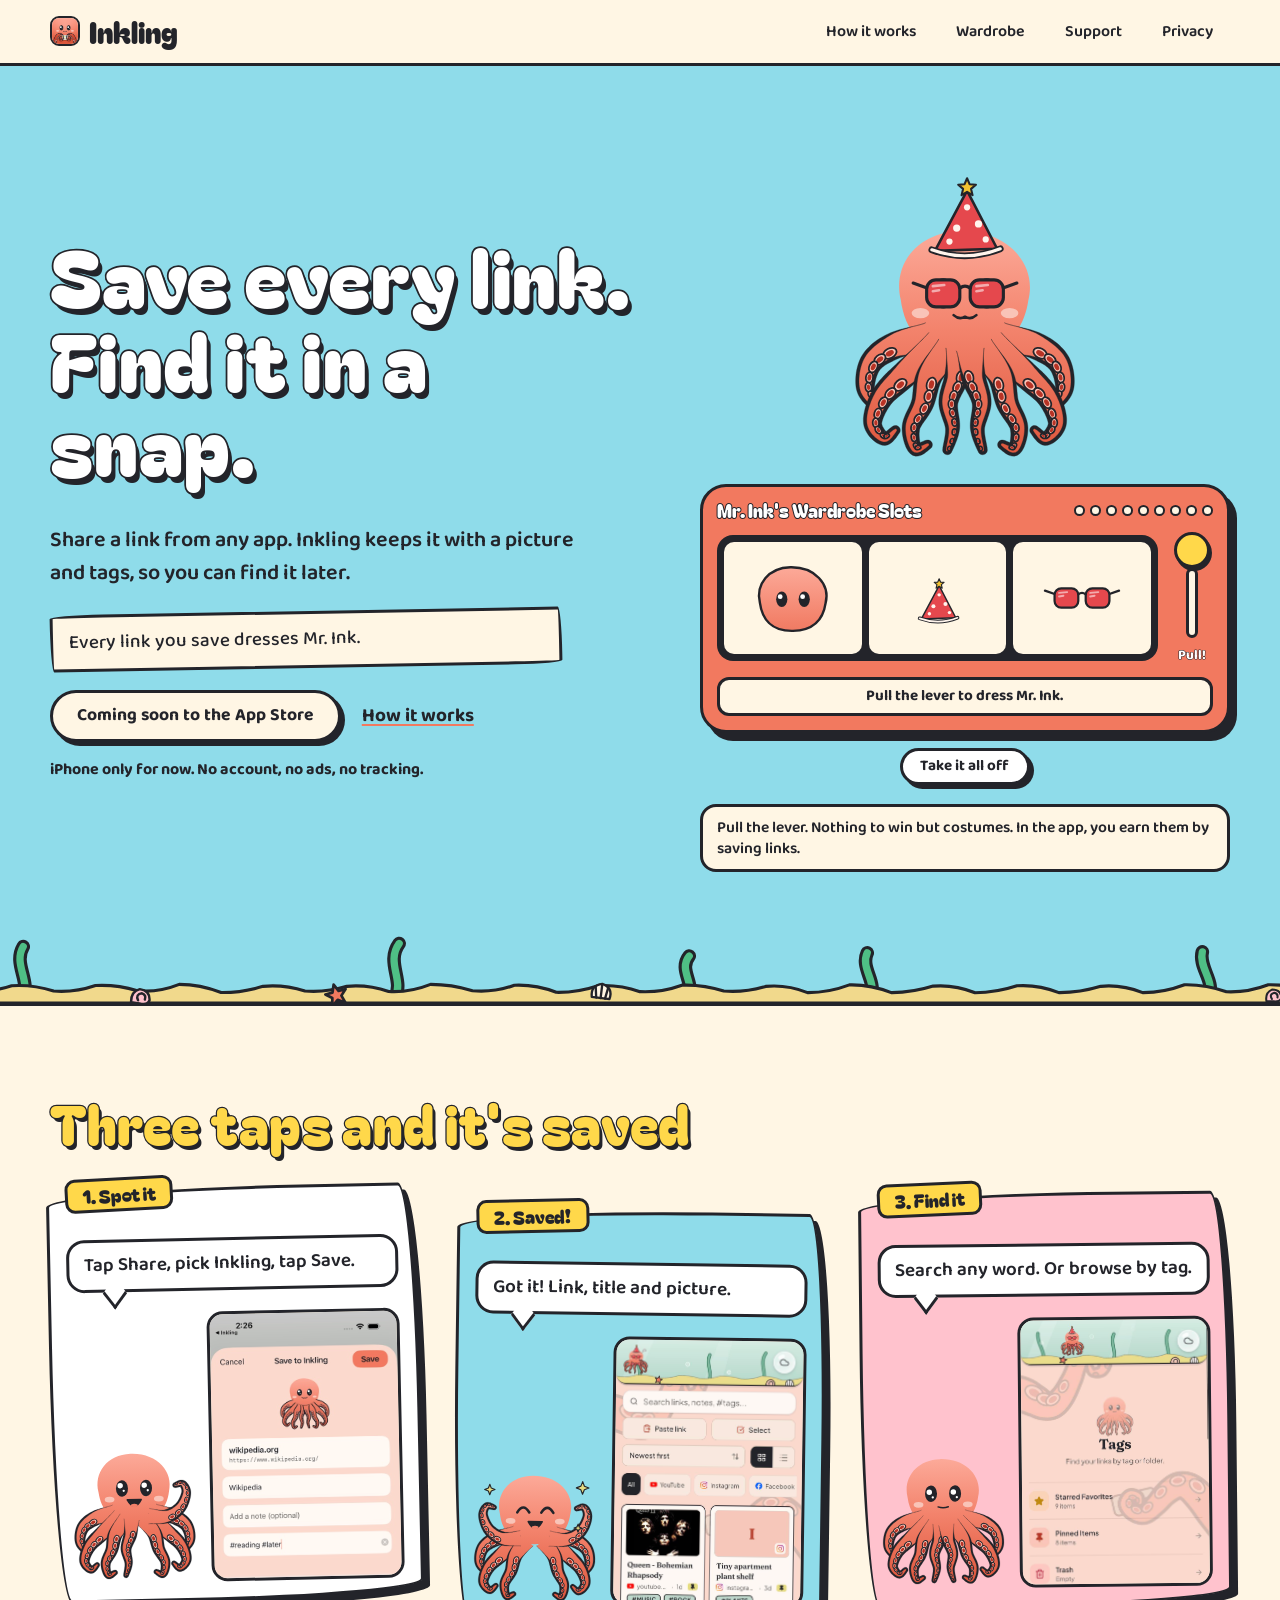
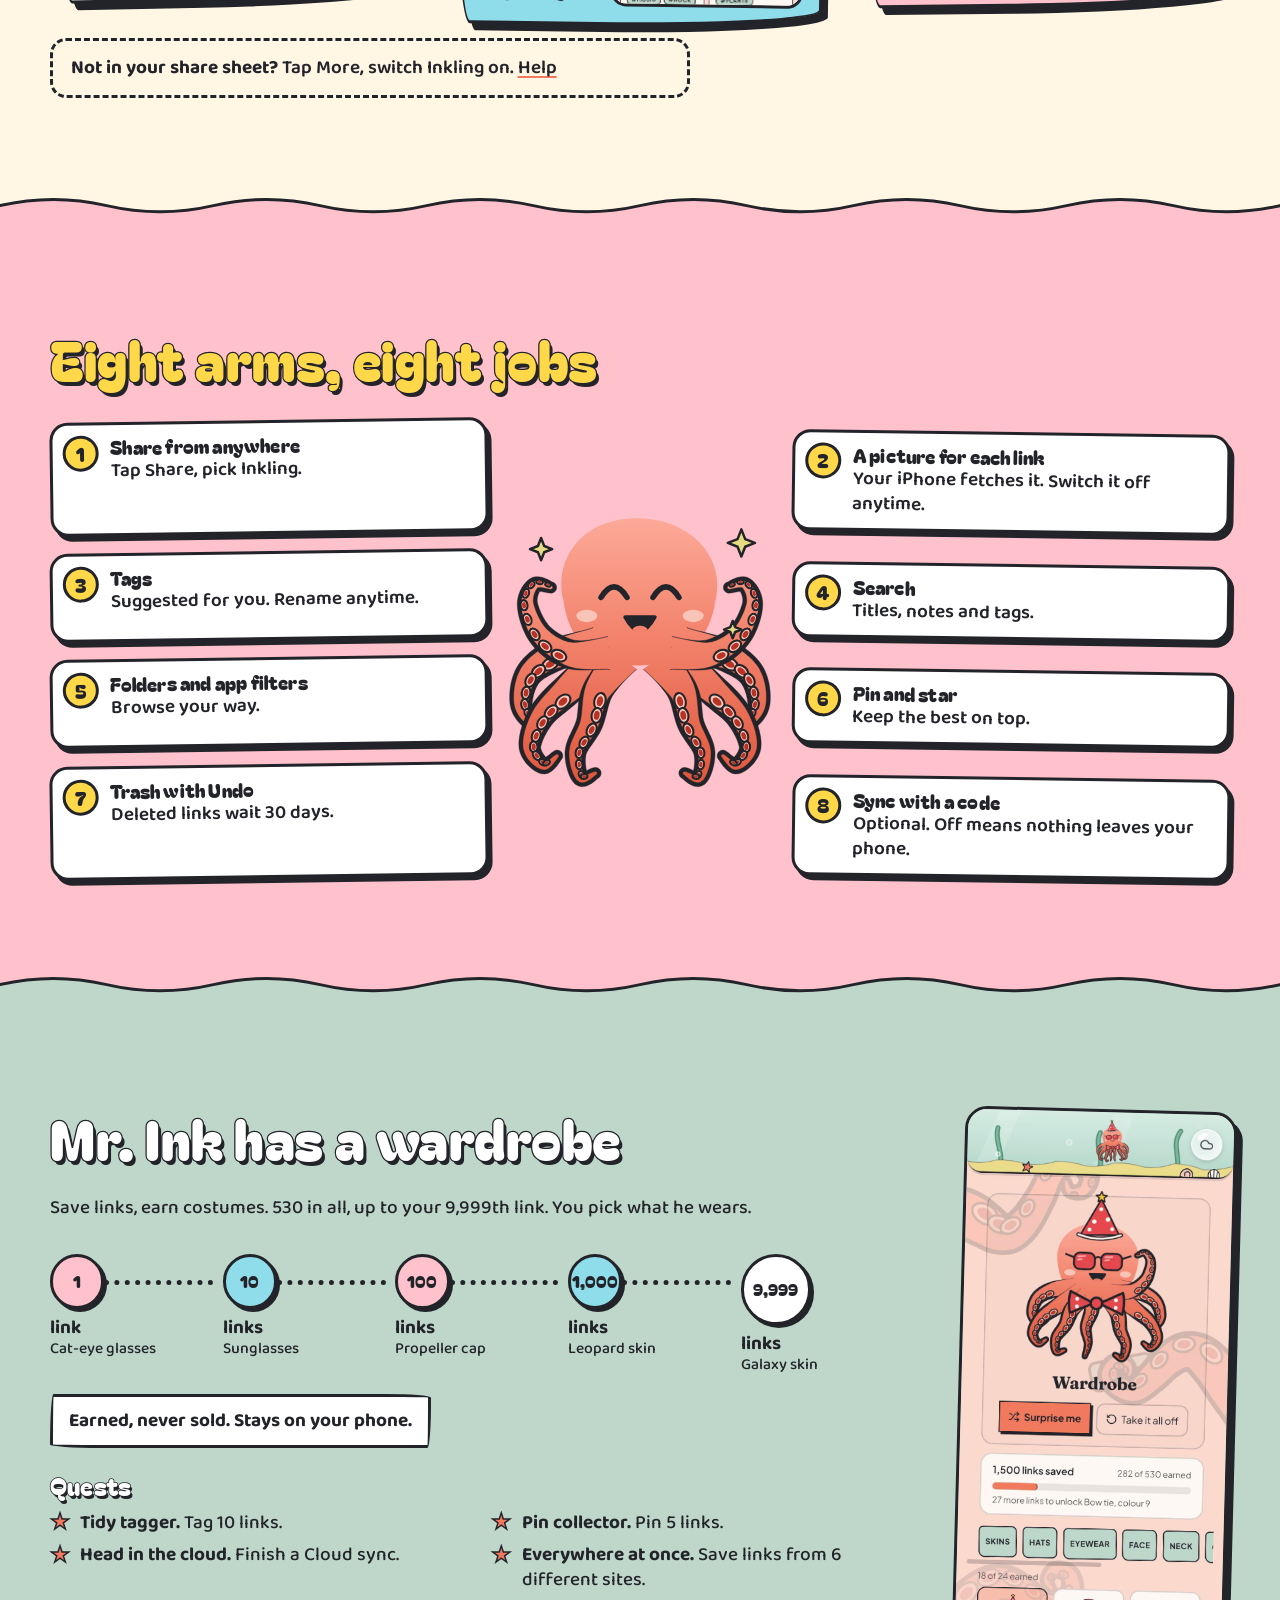
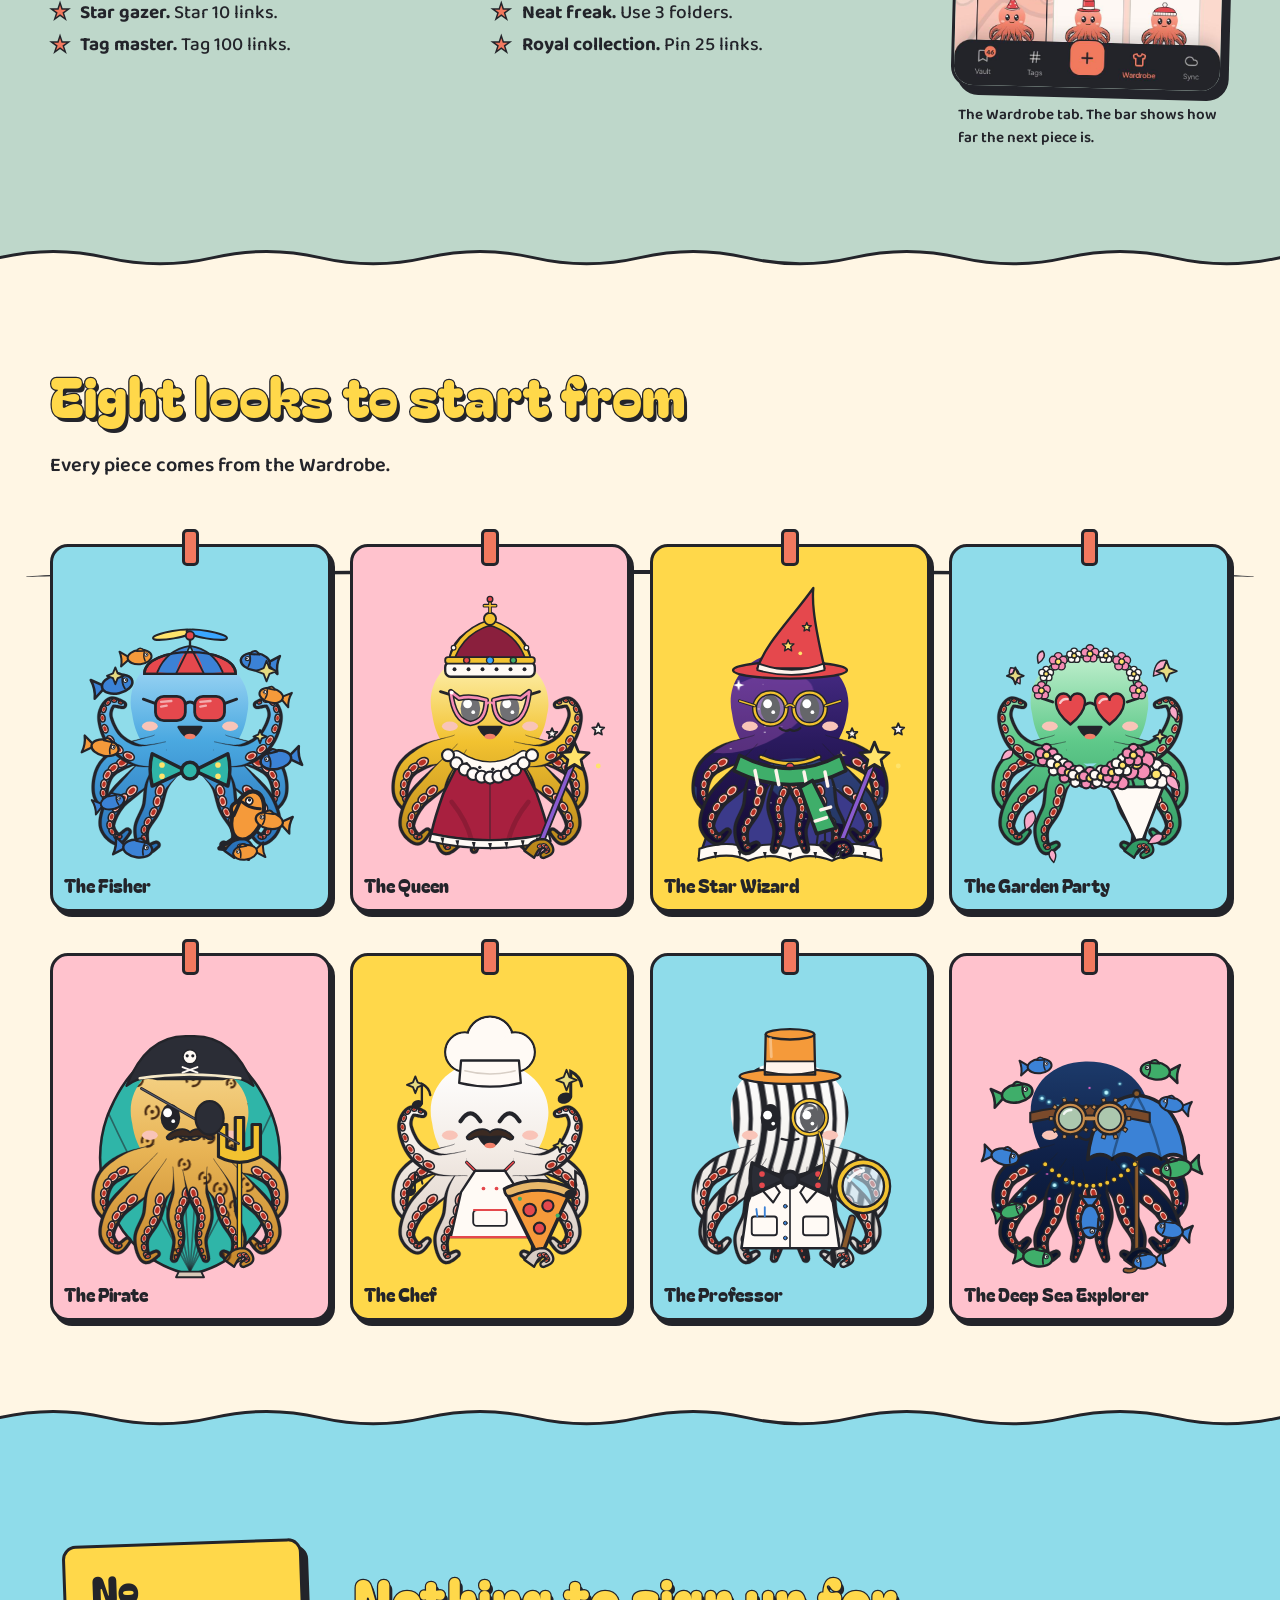
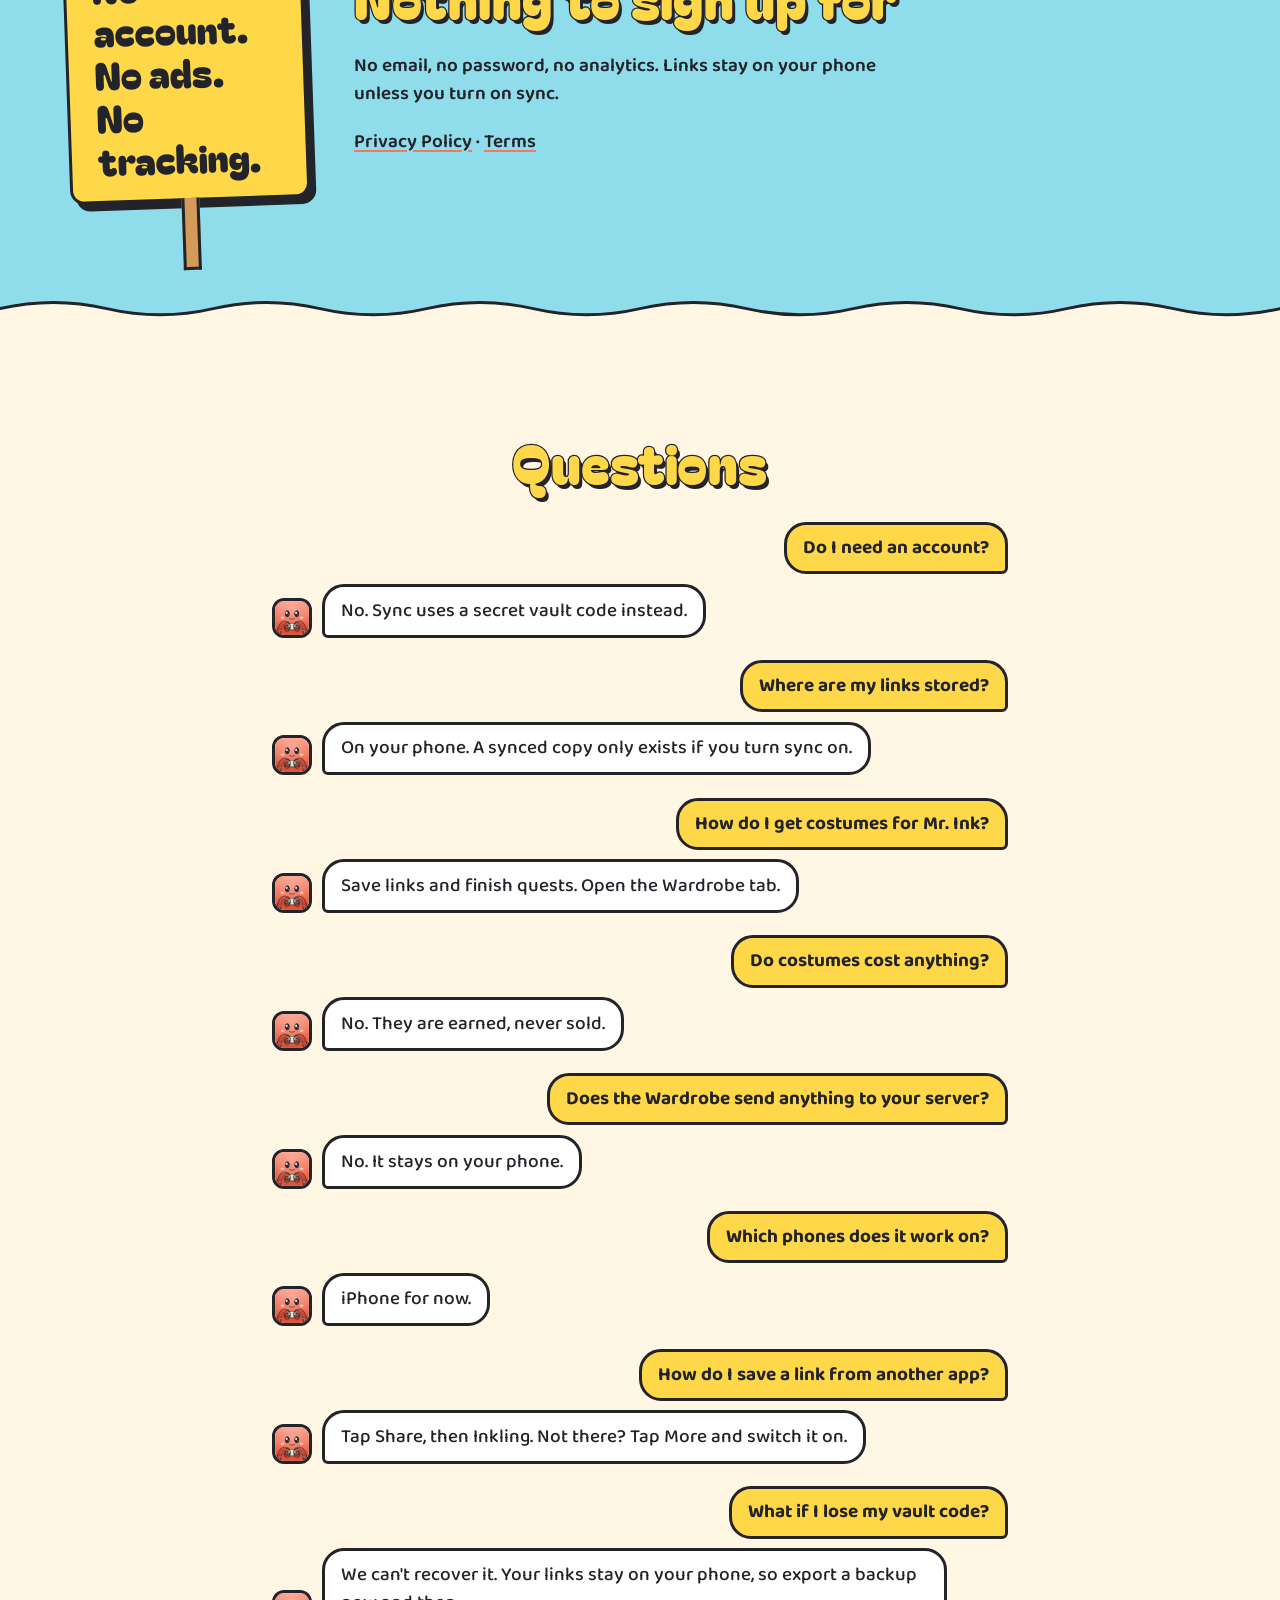
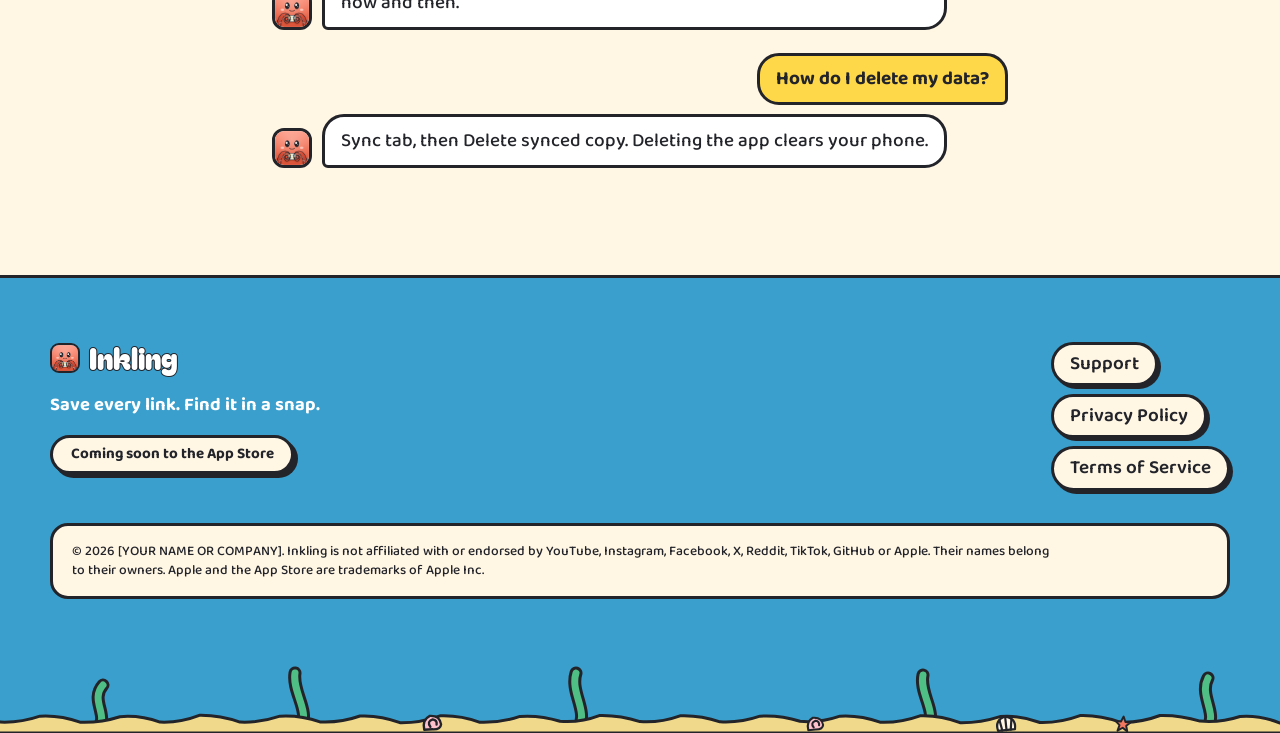
==== commit 9589d33f: "Wardrobe section: soft sage green instead of yellow Co-Authored-By: Claude Sonnet 5.5 <noreply@anthr" ====
--- a/index.html
+++ b/index.html
@@ -20,7 +20,7 @@
 <meta property="og:image:height" content="630">
 <meta property="og:image:alt" content="Mr. Ink, the Inkling octopus, wearing sunglasses and a party hat, next to the words Save every link. Find it in a snap.">
 <meta name="twitter:card" content="summary_large_image">
-<link rel="stylesheet" href="/assets/styles.css?v=2cad50a9">
+<link rel="stylesheet" href="/assets/styles.css?v=26adbe45">
 <script type="application/ld+json">{"@context":"https://schema.org","@type":"MobileApplication","name":"Inkling","operatingSystem":"iOS","applicationCategory":"ProductivityApplication","description":"Inkling catches links from YouTube, Instagram, TikTok, X, Facebook, Reddit and anywhere else, tags them for you, and keeps them tidy. No account, no ads, no tracking.","offers":{"@type":"Offer","price":"0","priceCurrency":"USD"}}</script>
 </head>
 <body>
@@ -113,7 +113,7 @@
     </div>
   </div>
 </section>
-<div class="band band-pink" aria-hidden="true"><svg class="wave" viewBox="0 0 1440 56" preserveAspectRatio="none" aria-hidden="true" focusable="false"><g><path d="M0 19.599999999999998 Q60.0 7.3 120.0 19.599999999999998 Q180.0 31.9 240.0 19.599999999999998 Q300.0 7.3 360.0 19.599999999999998 Q420.0 31.9 480.0 19.599999999999998 Q540.0 7.3 600.0 19.599999999999998 Q660.0 31.9 720.0 19.599999999999998 Q780.0 7.3 840.0 19.599999999999998 Q900.0 31.9 960.0 19.599999999999998 Q1020.0 7.3 1080.0 19.599999999999998 Q1140.0 31.9 1200.0 19.599999999999998 Q1260.0 7.3 1320.0 19.599999999999998 Q1380.0 31.9 1440.0 19.599999999999998 L1440 56 L0 56 Z" fill="#ffd84a"/><path d="M0 19.599999999999998 Q60.0 7.3 120.0 19.599999999999998 Q180.0 31.9 240.0 19.599999999999998 Q300.0 7.3 360.0 19.599999999999998 Q420.0 31.9 480.0 19.599999999999998 Q540.0 7.3 600.0 19.599999999999998 Q660.0 31.9 720.0 19.599999999999998 Q780.0 7.3 840.0 19.599999999999998 Q900.0 31.9 960.0 19.599999999999998 Q1020.0 7.3 1080.0 19.599999999999998 Q1140.0 31.9 1200.0 19.599999999999998 Q1260.0 7.3 1320.0 19.599999999999998 Q1380.0 31.9 1440.0 19.599999999999998" fill="none" stroke="#23242a" stroke-width="3" stroke-linecap="round"/></g></svg></div>
+<div class="band band-pink" aria-hidden="true"><svg class="wave" viewBox="0 0 1440 56" preserveAspectRatio="none" aria-hidden="true" focusable="false"><g><path d="M0 19.599999999999998 Q60.0 7.3 120.0 19.599999999999998 Q180.0 31.9 240.0 19.599999999999998 Q300.0 7.3 360.0 19.599999999999998 Q420.0 31.9 480.0 19.599999999999998 Q540.0 7.3 600.0 19.599999999999998 Q660.0 31.9 720.0 19.599999999999998 Q780.0 7.3 840.0 19.599999999999998 Q900.0 31.9 960.0 19.599999999999998 Q1020.0 7.3 1080.0 19.599999999999998 Q1140.0 31.9 1200.0 19.599999999999998 Q1260.0 7.3 1320.0 19.599999999999998 Q1380.0 31.9 1440.0 19.599999999999998 L1440 56 L0 56 Z" fill="#bed7ca"/><path d="M0 19.599999999999998 Q60.0 7.3 120.0 19.599999999999998 Q180.0 31.9 240.0 19.599999999999998 Q300.0 7.3 360.0 19.599999999999998 Q420.0 31.9 480.0 19.599999999999998 Q540.0 7.3 600.0 19.599999999999998 Q660.0 31.9 720.0 19.599999999999998 Q780.0 7.3 840.0 19.599999999999998 Q900.0 31.9 960.0 19.599999999999998 Q1020.0 7.3 1080.0 19.599999999999998 Q1140.0 31.9 1200.0 19.599999999999998 Q1260.0 7.3 1320.0 19.599999999999998 Q1380.0 31.9 1440.0 19.599999999999998" fill="none" stroke="#23242a" stroke-width="3" stroke-linecap="round"/></g></svg></div>
 
 <section class="scene scene-sun" id="wardrobe" aria-labelledby="wardrobe-title">
   <div class="wrap wardrobe-grid">
--- a/assets/styles.css
+++ b/assets/styles.css
@@ -15,6 +15,7 @@
   --coral: #f2795f;
   --kelp: #4fbf85;
   --sand: #f1d98c;
+  --sage: #bed7ca;
   --max: 1180px;
   --display: 'Bagel Fat One', 'Baloo 2', system-ui, sans-serif;
   --body: 'Baloo 2', system-ui, -apple-system, 'Segoe UI', sans-serif;
@@ -133,11 +134,12 @@
 /* ---------- sections ---------- */
 .scene { position: relative; padding: clamp(3rem, 7vw, 5.5rem) 0; }
 .scene-pink { background: var(--pink); }
-.scene-sun { background: var(--sun); }
+.scene-sun { background: var(--sage); }
+.scene-sun h2, .scene-sun h3 { color: #fff; }
 .scene-sea { background: var(--sea); }
 .band { background: var(--cream); line-height: 0; }
 .band-pink { background: var(--pink); }
-.band-sun { background: var(--sun); }
+.band-sun { background: var(--sage); }
 .band-sea { background: var(--sea); }
 .band-cream { background: var(--cream); }
 .section-intro { max-width: 40rem; font-size: 1.25rem; font-weight: 600; }
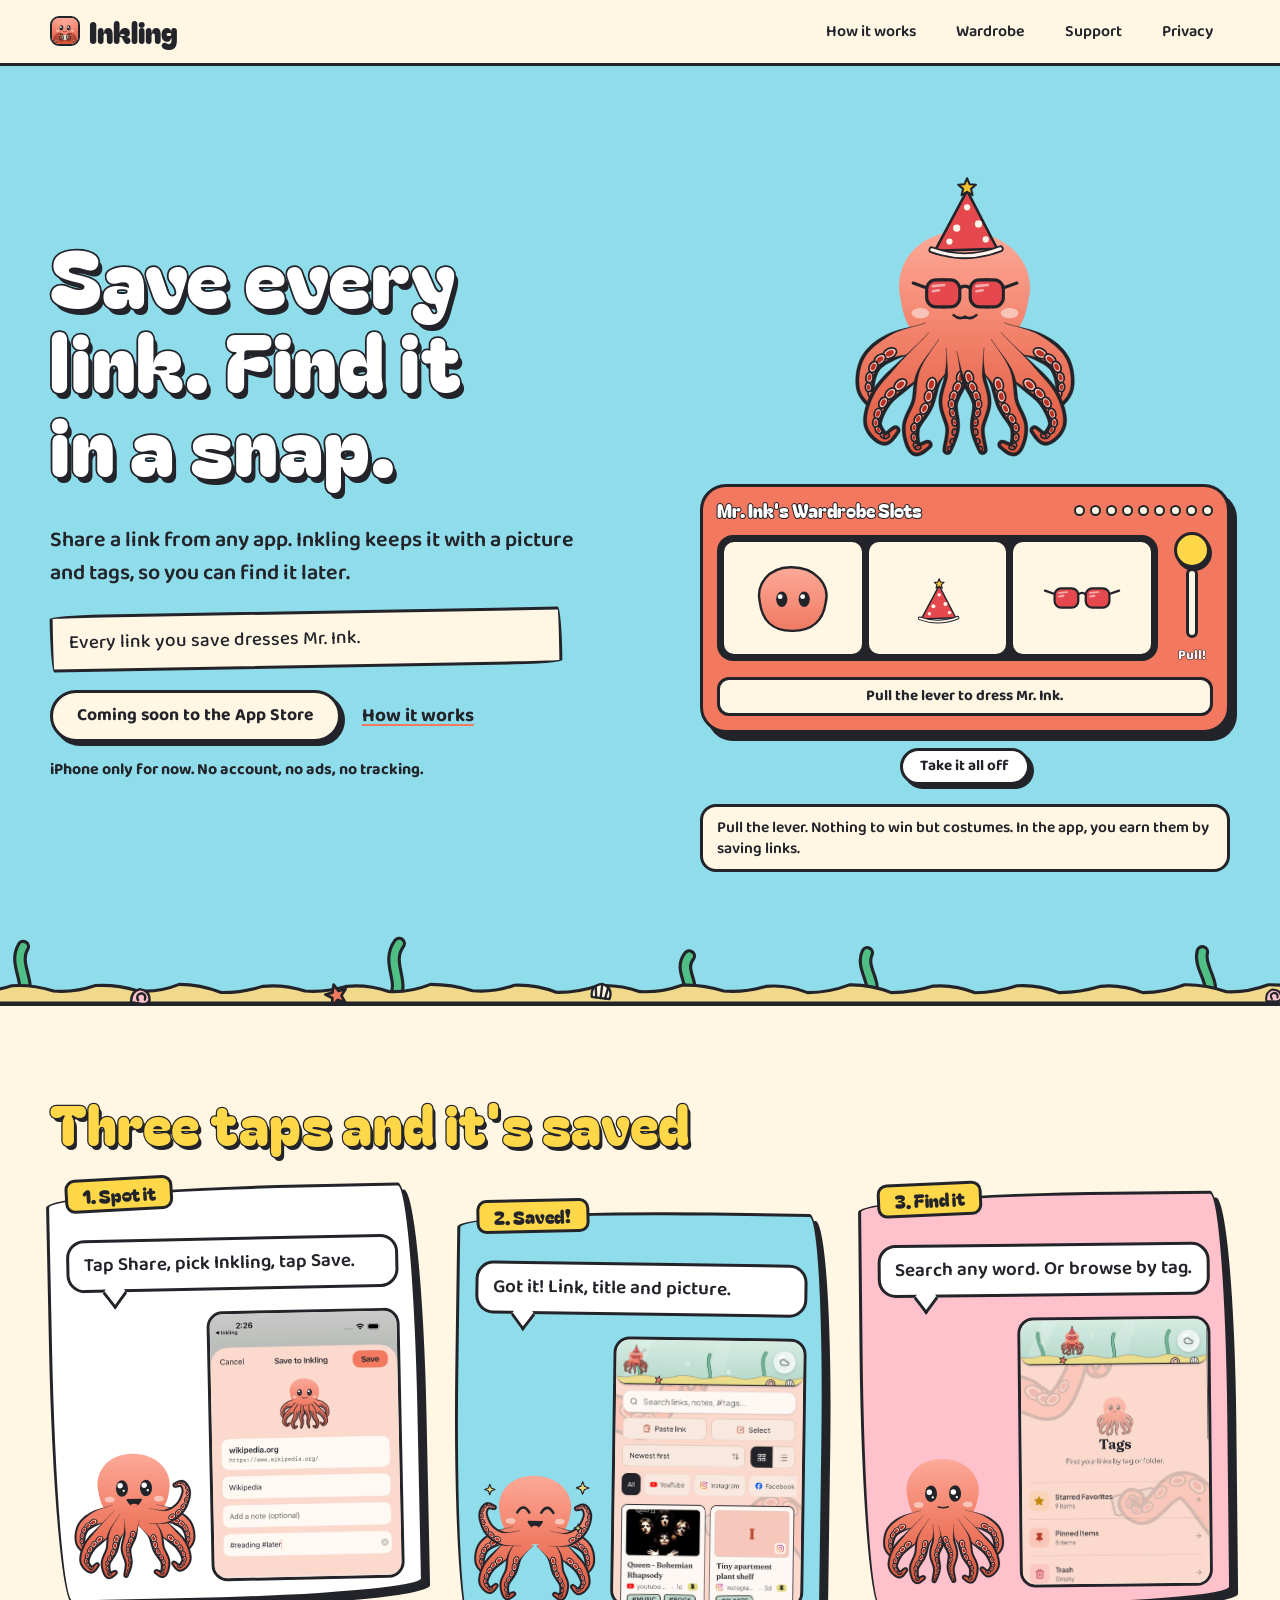
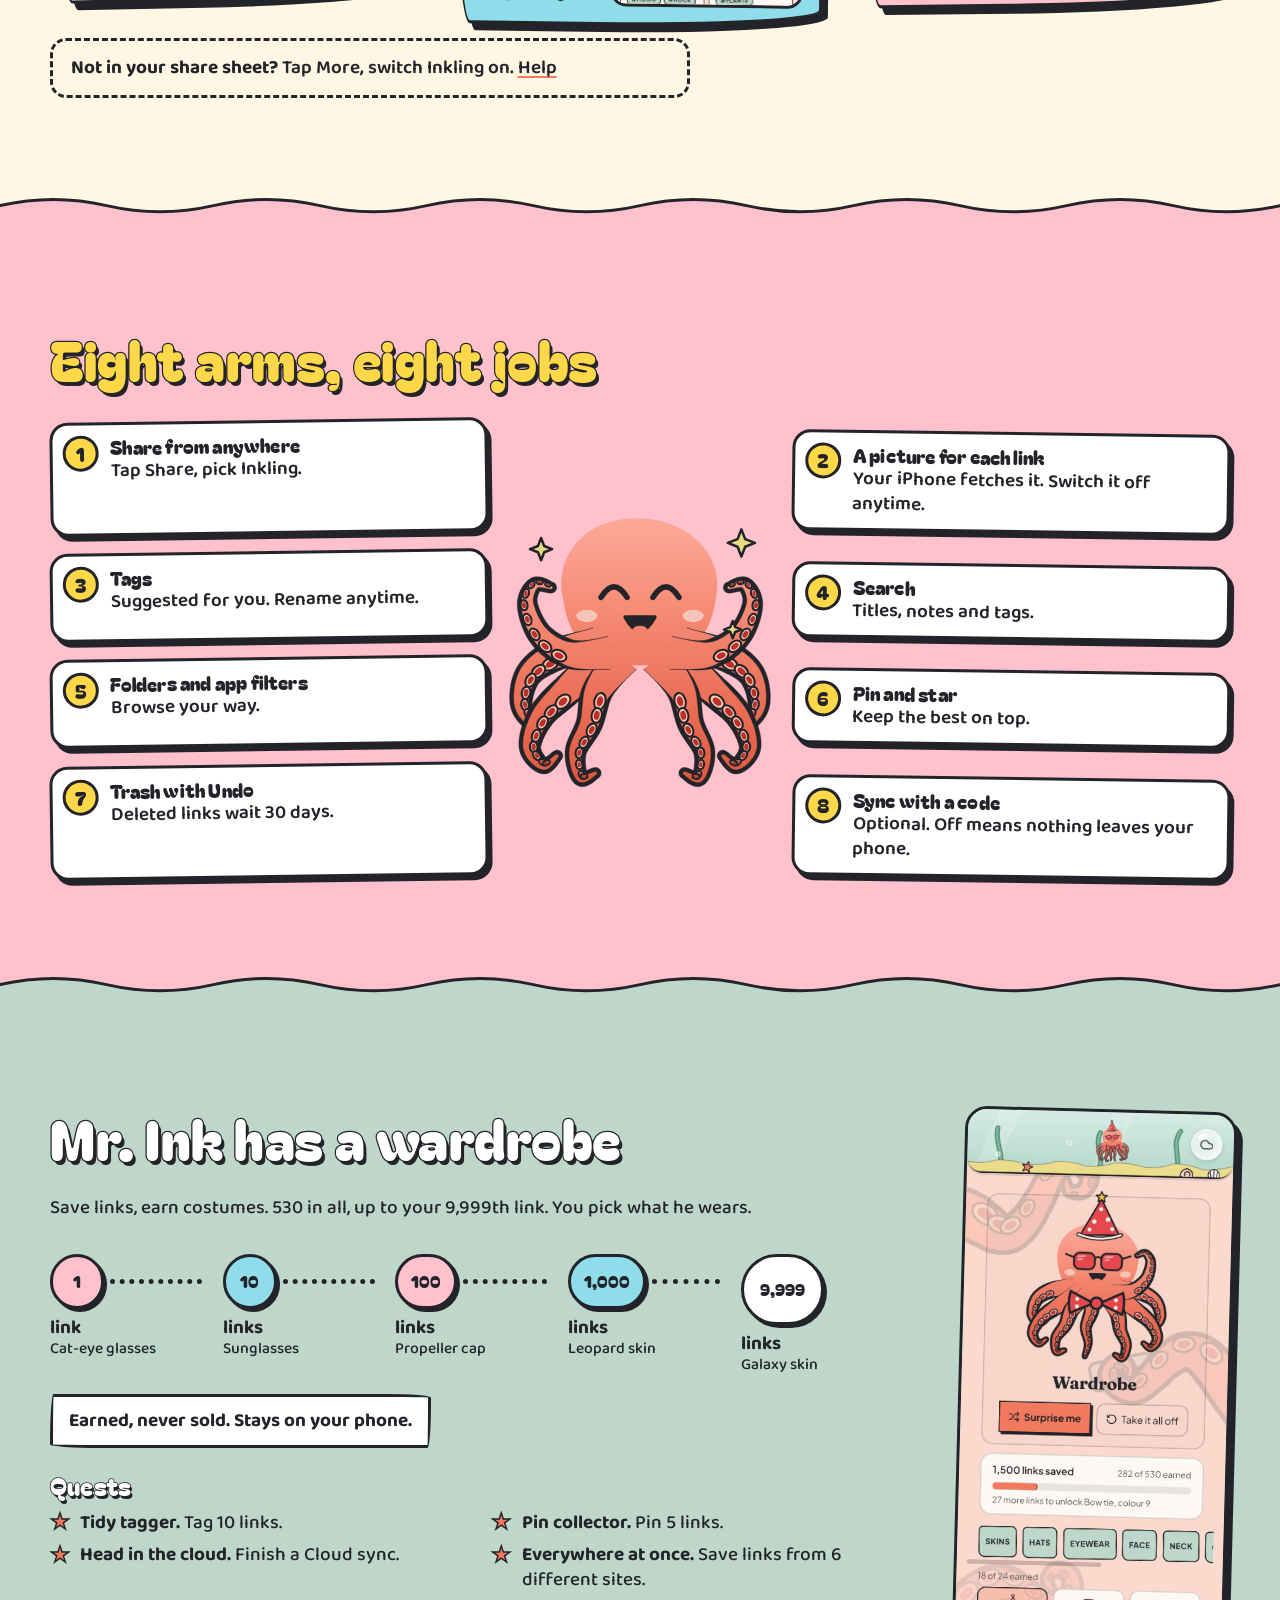
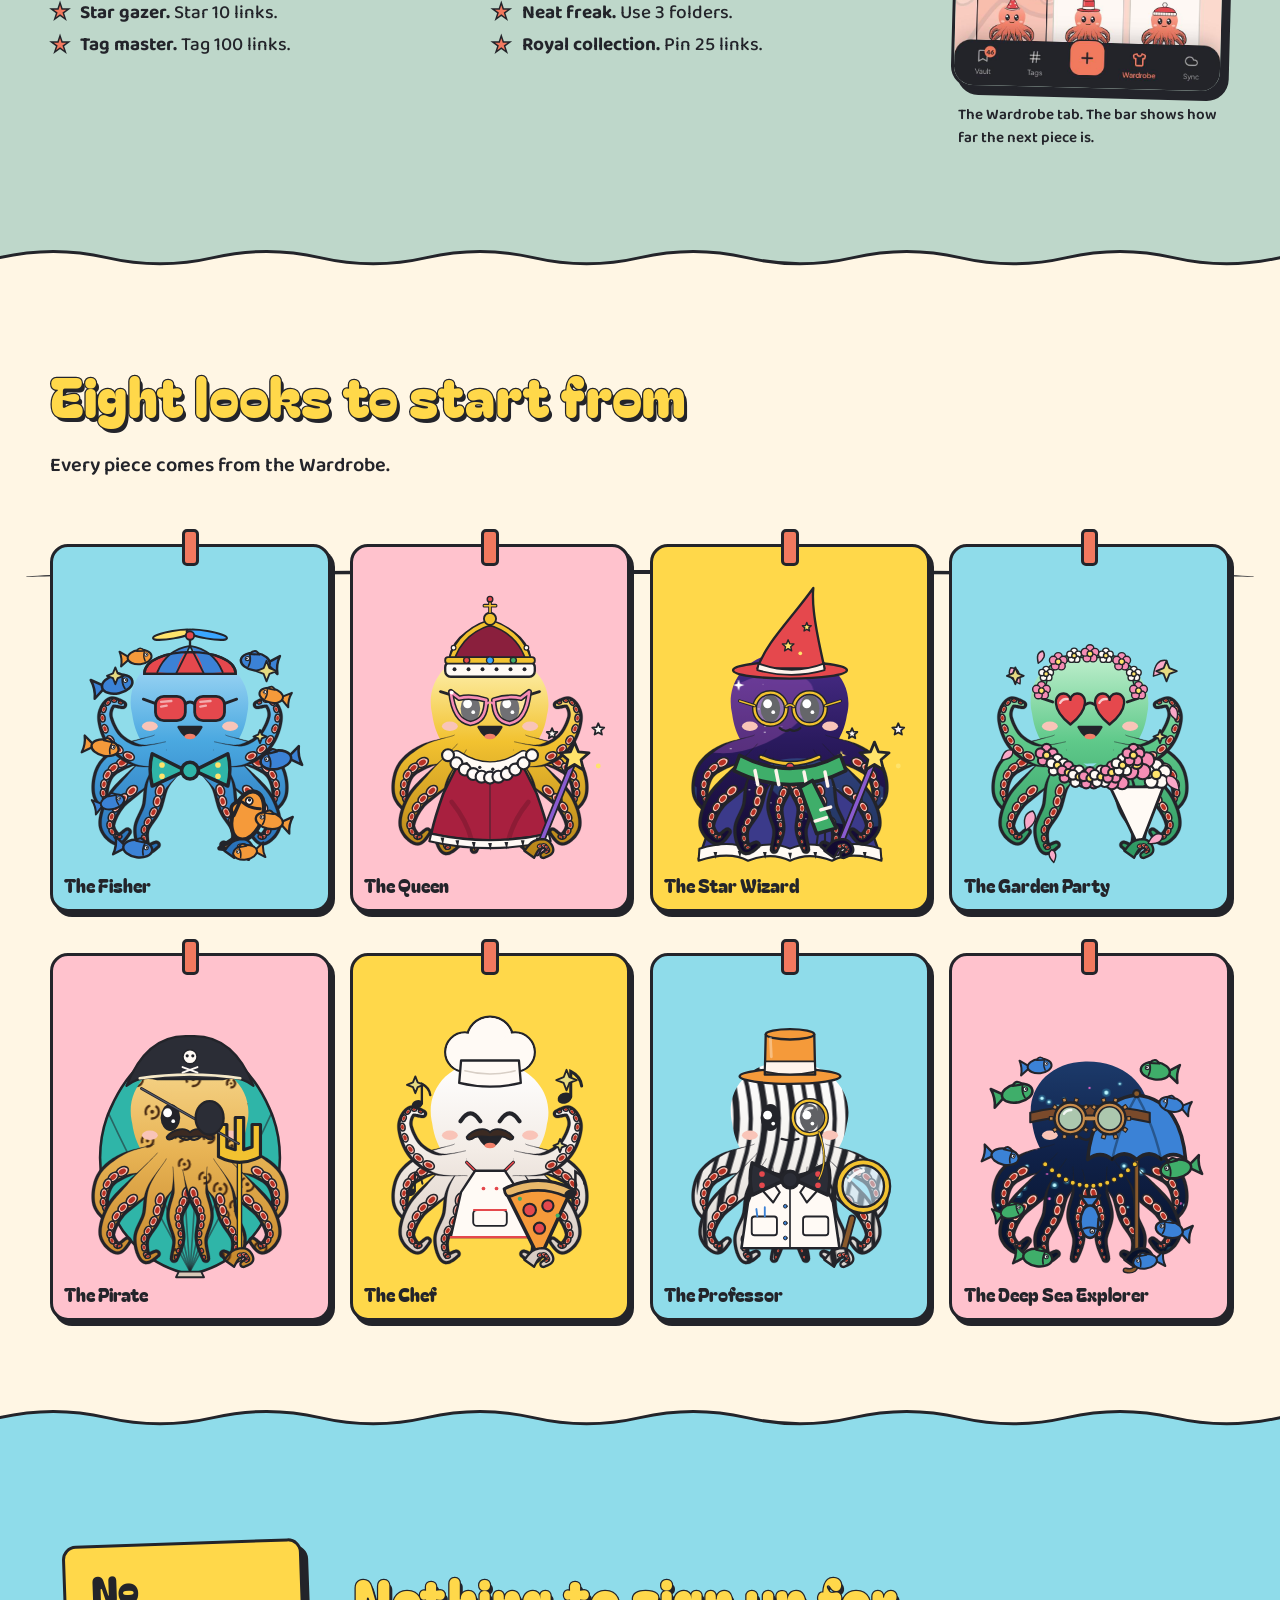
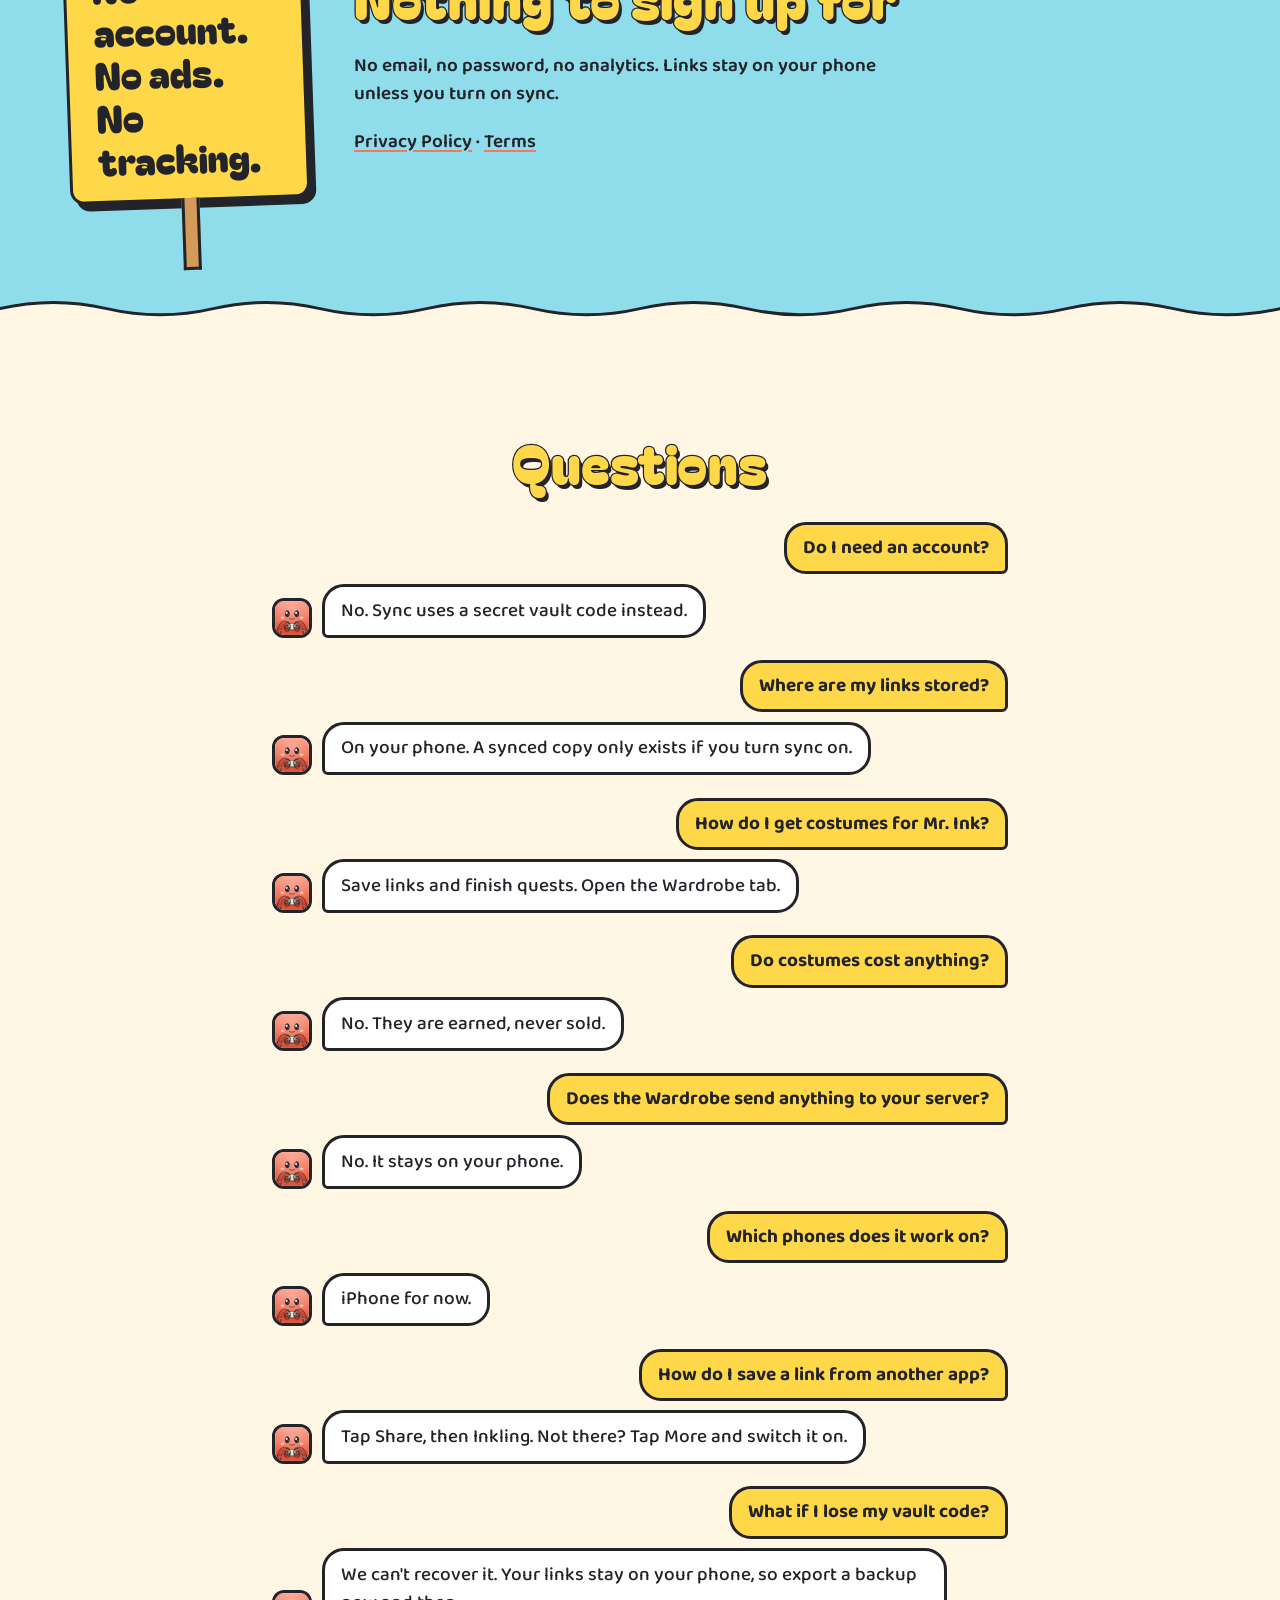
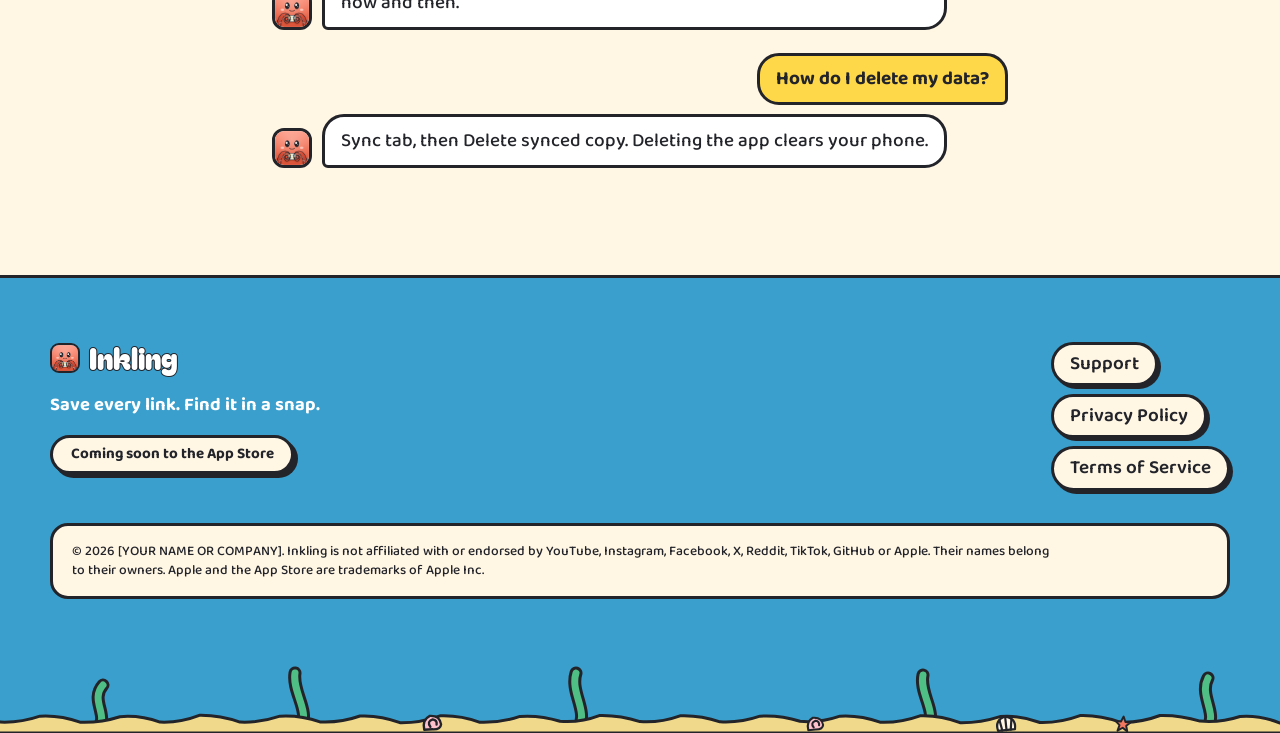
==== commit 59765da5: "Fix clipped milestone numbers and balance text wrapping Co-Authored-By: Claude Sonnet 5.5 <noreply@a" ====
--- a/index.html
+++ b/index.html
@@ -20,7 +20,7 @@
 <meta property="og:image:height" content="630">
 <meta property="og:image:alt" content="Mr. Ink, the Inkling octopus, wearing sunglasses and a party hat, next to the words Save every link. Find it in a snap.">
 <meta name="twitter:card" content="summary_large_image">
-<link rel="stylesheet" href="/assets/styles.css?v=26adbe45">
+<link rel="stylesheet" href="/assets/styles.css?v=2a504700">
 <script type="application/ld+json">{"@context":"https://schema.org","@type":"MobileApplication","name":"Inkling","operatingSystem":"iOS","applicationCategory":"ProductivityApplication","description":"Inkling catches links from YouTube, Instagram, TikTok, X, Facebook, Reddit and anywhere else, tags them for you, and keeps them tidy. No account, no ads, no tracking.","offers":{"@type":"Offer","price":"0","priceCurrency":"USD"}}</script>
 </head>
 <body>
@@ -120,7 +120,7 @@
     <div>
       <h2 id="wardrobe-title">Mr. Ink has a wardrobe</h2>
       <p>Save links, earn costumes. 530 in all, up to your 9,999th link. You pick what he wears.</p>
-      <ol class="path" aria-label="What a few link counts unlock"><li><span class="stop">1</span><p class="stop-label">link</p><p class="stop-what">Cat-eye glasses</p></li><li><span class="stop">10</span><p class="stop-label">links</p><p class="stop-what">Sunglasses</p></li><li><span class="stop">100</span><p class="stop-label">links</p><p class="stop-what">Propeller cap</p></li><li><span class="stop">1,000</span><p class="stop-label">links</p><p class="stop-what">Leopard skin</p></li><li><span class="stop">9,999</span><p class="stop-label">links</p><p class="stop-what">Galaxy skin</p></li></ol>
+      <ol class="path" aria-label="What a few link counts unlock"><li><div class="stop-row"><span class="stop">1</span><i class="stop-line"></i></div><p class="stop-label">link</p><p class="stop-what">Cat-eye glasses</p></li><li><div class="stop-row"><span class="stop">10</span><i class="stop-line"></i></div><p class="stop-label">links</p><p class="stop-what">Sunglasses</p></li><li><div class="stop-row"><span class="stop">100</span><i class="stop-line"></i></div><p class="stop-label">links</p><p class="stop-what">Propeller cap</p></li><li><div class="stop-row"><span class="stop">1,000</span><i class="stop-line"></i></div><p class="stop-label">links</p><p class="stop-what">Leopard skin</p></li><li><div class="stop-row"><span class="stop">9,999</span><i class="stop-line"></i></div><p class="stop-label">links</p><p class="stop-what">Galaxy skin</p></li></ol>
       <p class="note">Earned, never sold. Stays on your phone.</p>
       <h3 style="margin-top:1.6rem">Quests</h3>
       <ul class="quests">
--- a/assets/styles.css
+++ b/assets/styles.css
@@ -41,7 +41,8 @@
 h1 { font-size: clamp(2.7rem, 6.4vw, 5rem); color: #fff; -webkit-text-stroke-width: 3.5px; text-shadow: 4px 6px 0 var(--ink); }
 h2 { font-size: clamp(2.1rem, 4.4vw, 3.4rem); }
 h3 { font-size: 1.5rem; -webkit-text-stroke-width: 1.5px; text-shadow: 2px 3px 0 var(--ink); }
-p { margin: 0 0 1em; }
+p { margin: 0 0 1em; text-wrap: pretty; }
+h1, h2, h3, .panel-cap, .sign-board, .bubble-talk { text-wrap: balance; }
 
 /* ---------- buttons ---------- */
 .btn { display: inline-block; font: 700 1.1rem/1 var(--body); padding: 0.9rem 1.5rem; border: 3px solid var(--ink); border-radius: 999px; background: var(--sun); color: var(--ink); text-decoration: none; cursor: pointer; box-shadow: 4px 4px 0 var(--ink); transition: transform 0.12s, box-shadow 0.12s; }
@@ -173,11 +174,12 @@
 /* the wardrobe: a board-game path, a clothesline, quests */
 .path { list-style: none; margin: 2rem 0 0; padding: 0; display: flex; flex-wrap: wrap; gap: 1rem 0.4rem; counter-reset: stop; }
 .path li { position: relative; flex: 1 1 10rem; padding: 0 0.6rem 0 0; }
-.path li::after { content: ''; position: absolute; top: 1.6rem; left: 3.4rem; right: 0.2rem; border-top: 5px dotted var(--ink); }
-.path li:last-child::after { display: none; }
-.stop { display: grid; place-items: center; width: 3.4rem; height: 3.4rem; border: 3px solid var(--ink); border-radius: 50%; background: var(--pink); font: 400 1.05rem/1 var(--display); box-shadow: 3px 3px 0 var(--ink); }
+.stop-row { display: flex; align-items: center; gap: 6px; }
+.stop-line { flex: 1; min-width: 1rem; margin-right: 0.3rem; border-top: 5px dotted var(--ink); }
+.path li:last-child .stop-line { display: none; }
+.stop { display: inline-grid; place-items: center; min-width: 3.4rem; height: 3.4rem; padding: 0 0.8rem; border: 3px solid var(--ink); border-radius: 999px; background: var(--pink); font: 400 1.05rem/1 var(--display); font-variant-numeric: tabular-nums; white-space: nowrap; box-shadow: 3px 3px 0 var(--ink); }
 .path li:nth-child(even) .stop { background: var(--sea); }
-.path li:last-child .stop { background: #fff; width: 4.4rem; height: 4.4rem; }
+.path li:last-child .stop { background: #fff; min-width: 4.4rem; height: 4.4rem; padding: 0 1rem; }
 .path .stop-label { margin: 0.5rem 0 0; font-weight: 700; line-height: 1.2; }
 .path .stop-what { margin: 0; font-size: 0.98rem; line-height: 1.25; }
 .note { display: inline-block; margin: 1.2rem 0 0; padding: 0.6rem 1rem; border: 3px solid var(--ink); border-radius: var(--blob-2); background: #fff; font-weight: 700; }
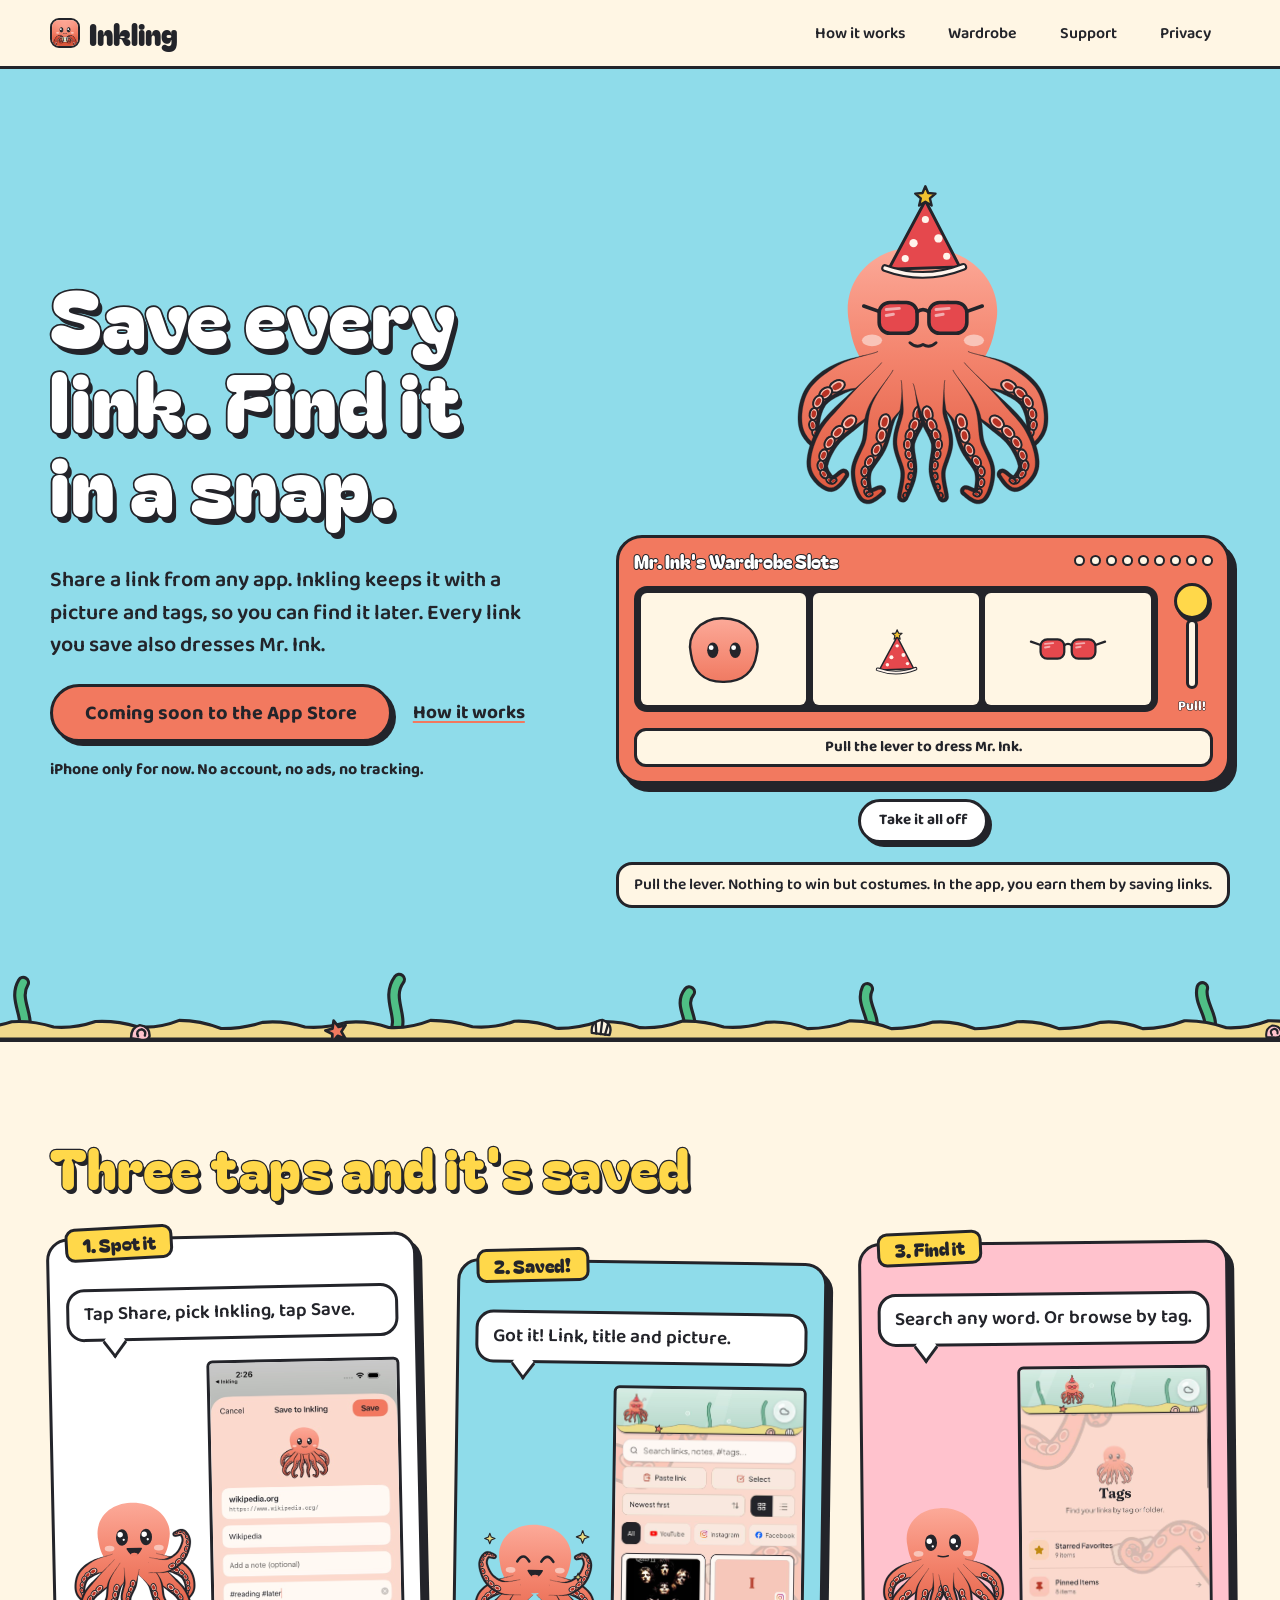
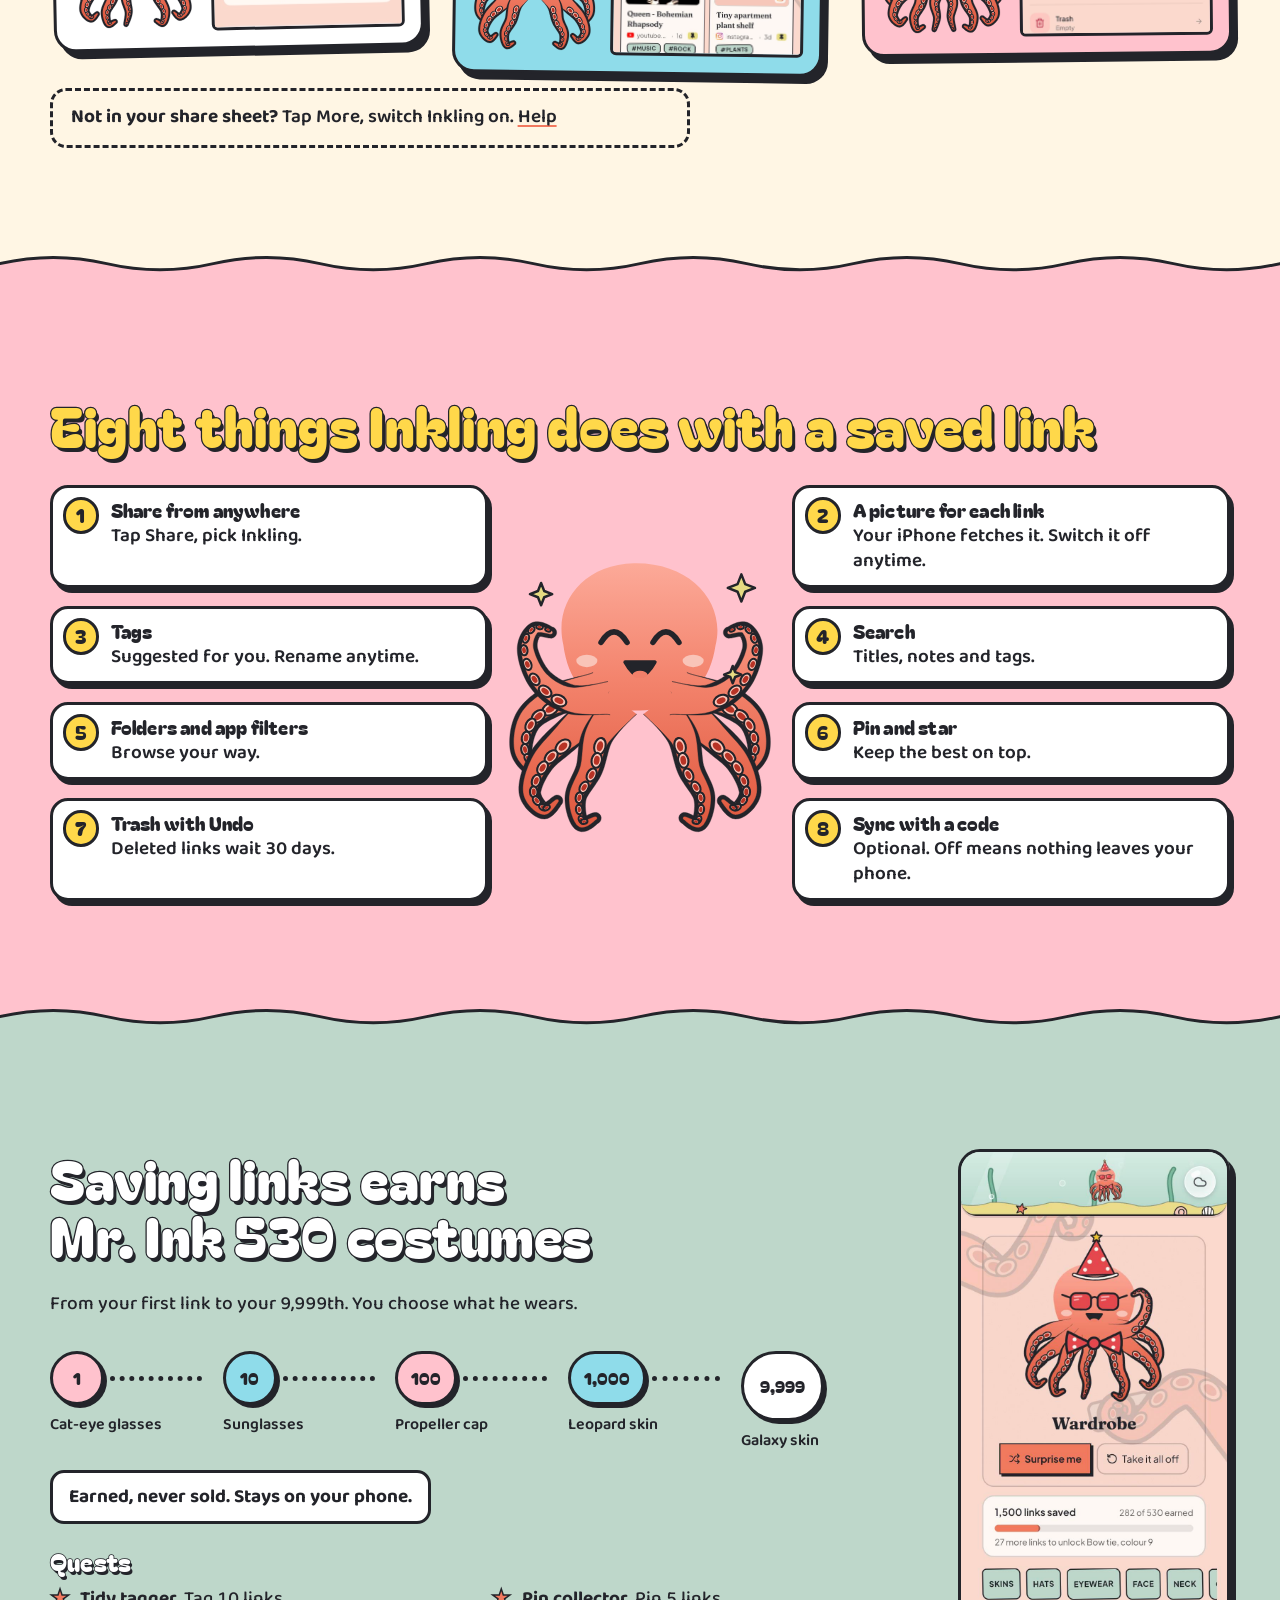
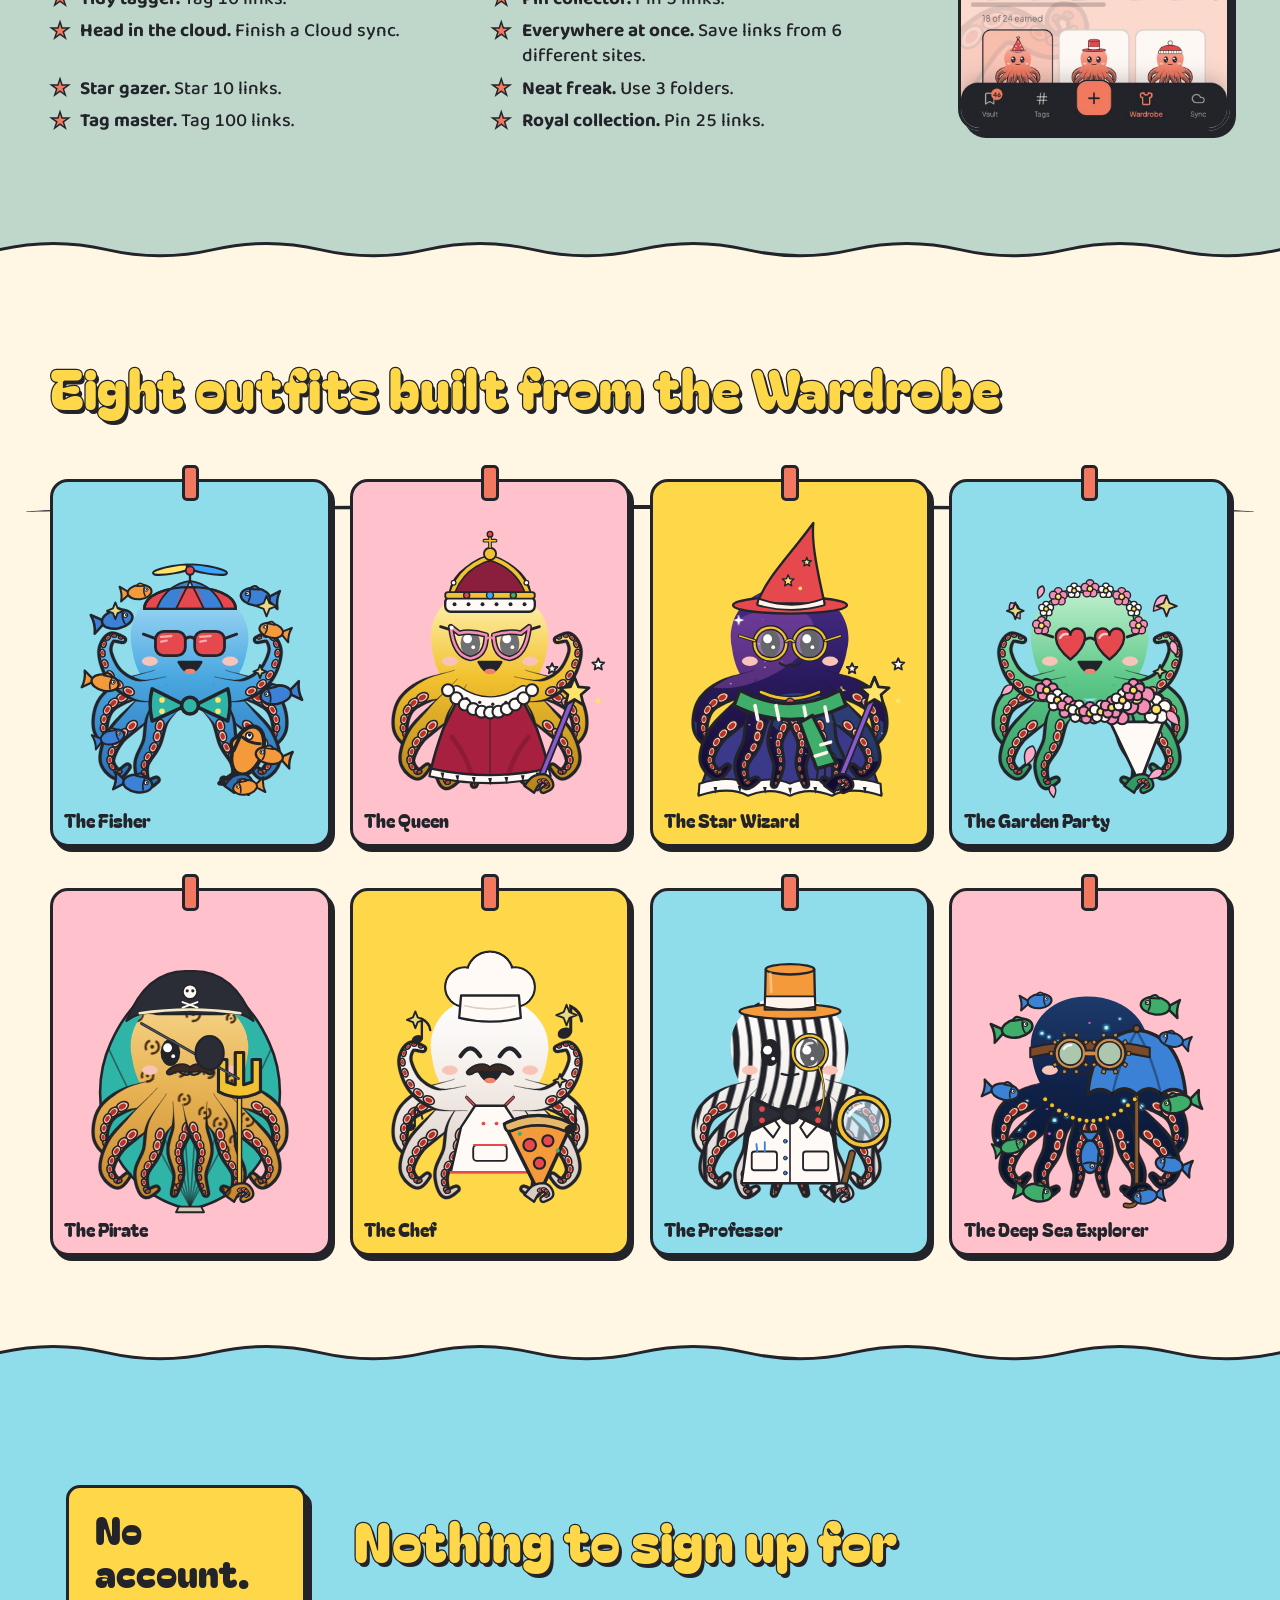
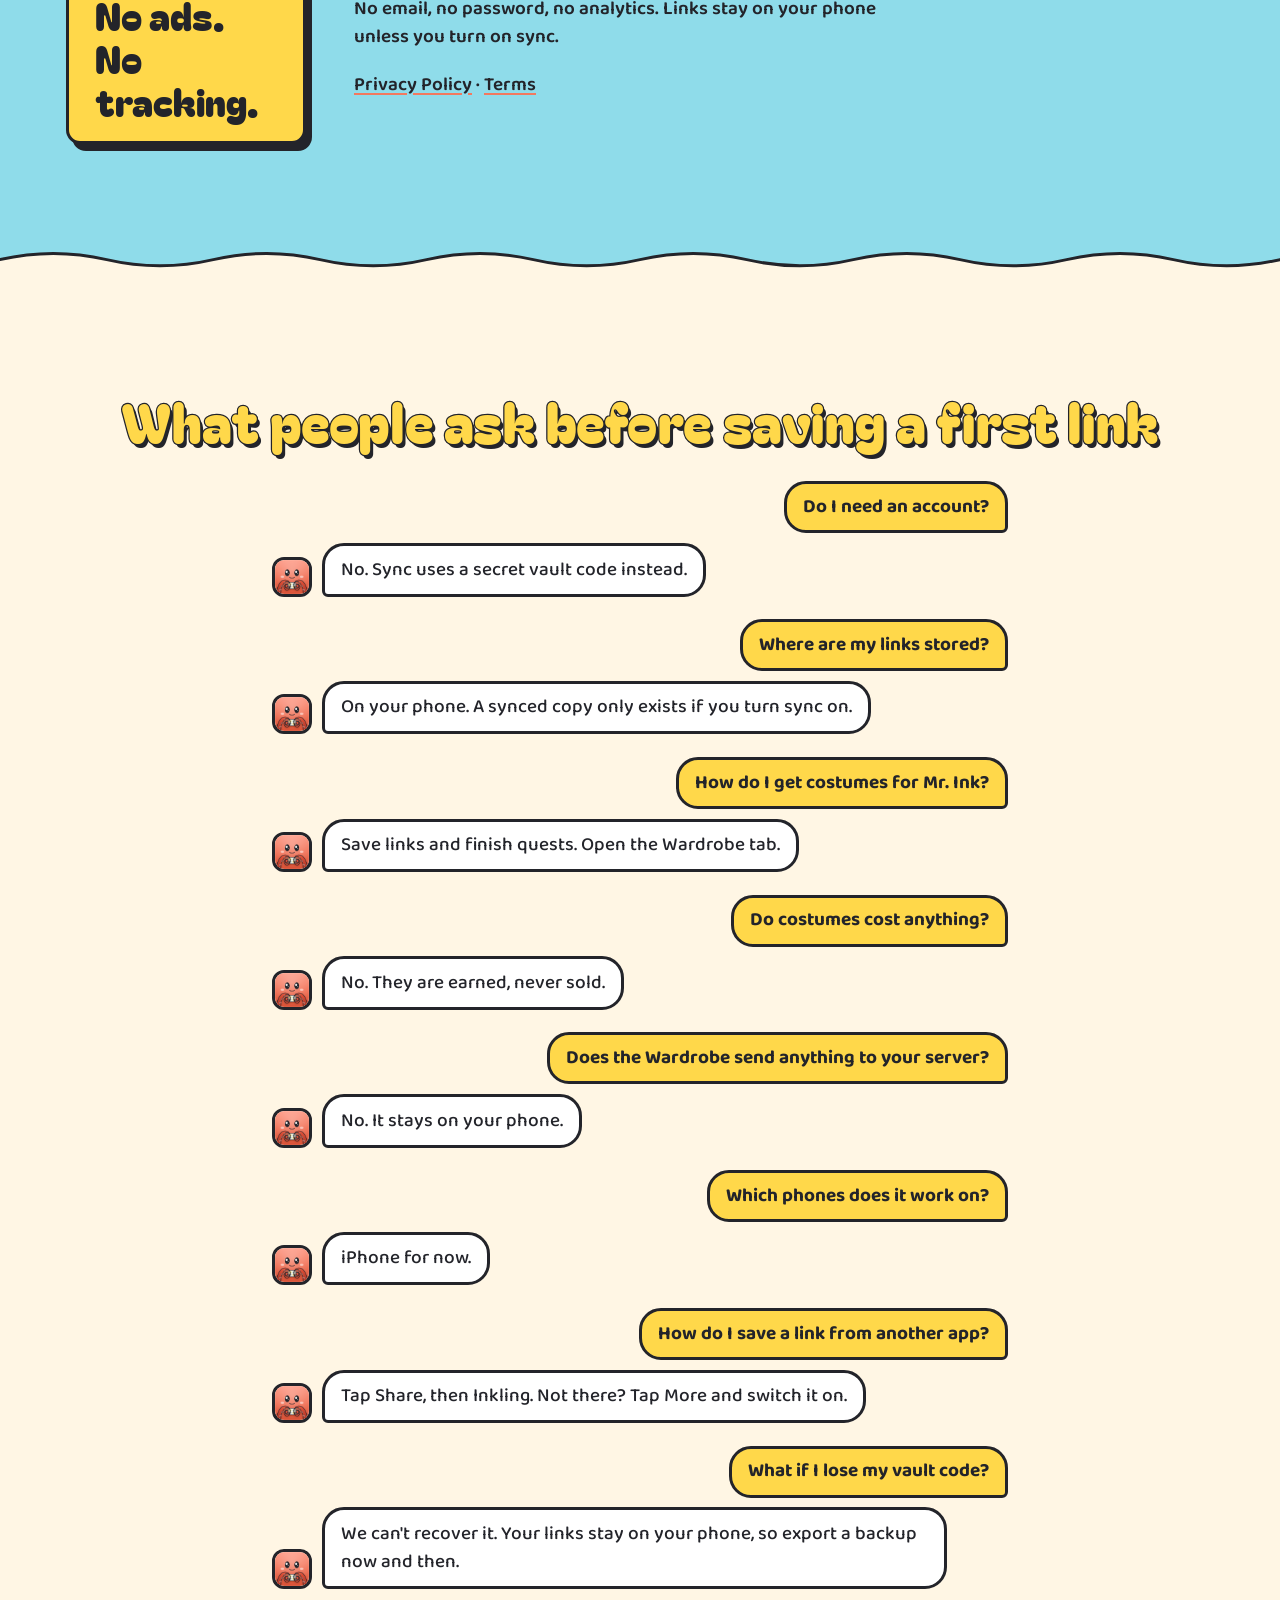
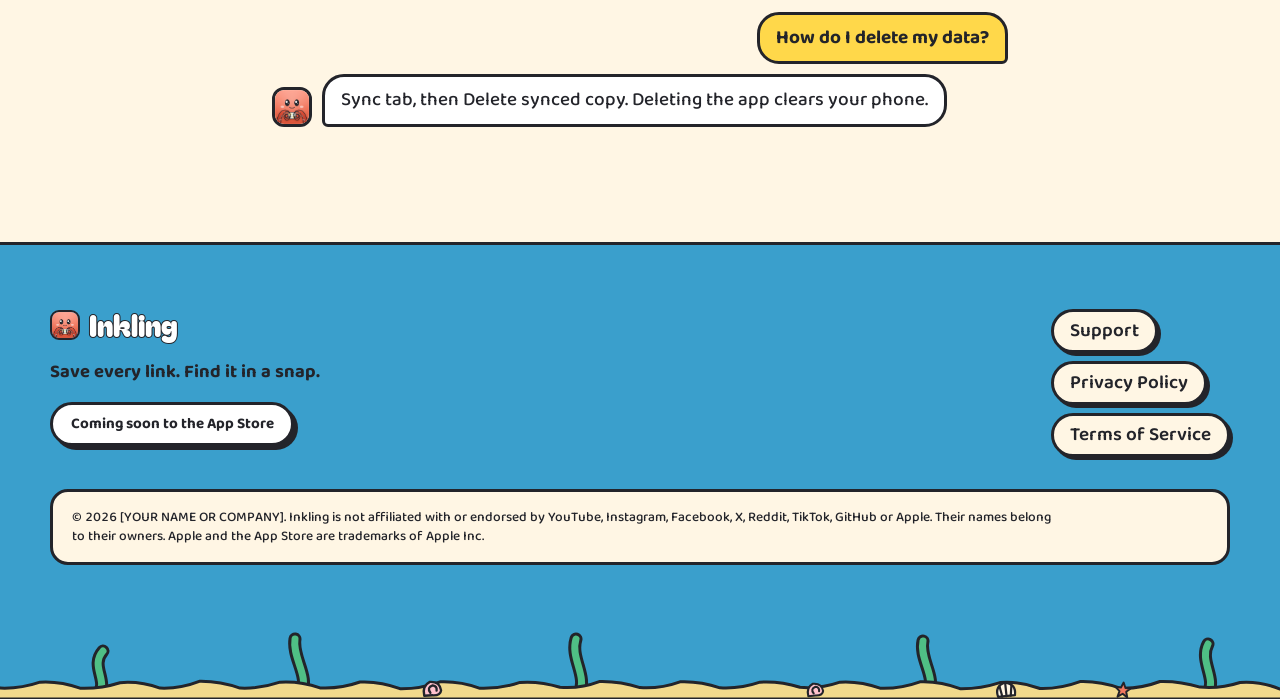
==== commit f8d9da57: "Apply the unslop design rules across the whole site One accent colour, a bigger call to action, spec" ====
--- a/index.html
+++ b/index.html
@@ -20,7 +20,7 @@
 <meta property="og:image:height" content="630">
 <meta property="og:image:alt" content="Mr. Ink, the Inkling octopus, wearing sunglasses and a party hat, next to the words Save every link. Find it in a snap.">
 <meta name="twitter:card" content="summary_large_image">
-<link rel="stylesheet" href="/assets/styles.css?v=2a504700">
+<link rel="stylesheet" href="/assets/styles.css?v=7554b89a">
 <script type="application/ld+json">{"@context":"https://schema.org","@type":"MobileApplication","name":"Inkling","operatingSystem":"iOS","applicationCategory":"ProductivityApplication","description":"Inkling catches links from YouTube, Instagram, TikTok, X, Facebook, Reddit and anywhere else, tags them for you, and keeps them tidy. No account, no ads, no tracking.","offers":{"@type":"Offer","price":"0","priceCurrency":"USD"}}</script>
 </head>
 <body>
@@ -43,8 +43,7 @@
   <div class="wrap hero-grid">
     <div class="hero-copy">
       <h1>Save every link. Find it in a snap.</h1>
-      <p class="lede">Share a link from any app. Inkling keeps it with a picture and tags, so you can find it later.</p>
-      <p class="lede-2">Every link you save dresses Mr. Ink.</p>
+      <p class="lede">Share a link from any app. Inkling keeps it with a picture and tags, so you can find it later. Every link you save also dresses Mr. Ink.</p>
       <div class="cta-row">
         <span class="btn btn-primary" role="note" aria-disabled="true">Coming soon to the App Store</span>
         <a class="textlink" href="#catch">How it works</a>
@@ -97,7 +96,7 @@
 <div class="band band-cream" aria-hidden="true"><svg class="wave" viewBox="0 0 1440 56" preserveAspectRatio="none" aria-hidden="true" focusable="false"><g><path d="M0 19.599999999999998 Q60.0 7.3 120.0 19.599999999999998 Q180.0 31.9 240.0 19.599999999999998 Q300.0 7.3 360.0 19.599999999999998 Q420.0 31.9 480.0 19.599999999999998 Q540.0 7.3 600.0 19.599999999999998 Q660.0 31.9 720.0 19.599999999999998 Q780.0 7.3 840.0 19.599999999999998 Q900.0 31.9 960.0 19.599999999999998 Q1020.0 7.3 1080.0 19.599999999999998 Q1140.0 31.9 1200.0 19.599999999999998 Q1260.0 7.3 1320.0 19.599999999999998 Q1380.0 31.9 1440.0 19.599999999999998 L1440 56 L0 56 Z" fill="#ffc2cd"/><path d="M0 19.599999999999998 Q60.0 7.3 120.0 19.599999999999998 Q180.0 31.9 240.0 19.599999999999998 Q300.0 7.3 360.0 19.599999999999998 Q420.0 31.9 480.0 19.599999999999998 Q540.0 7.3 600.0 19.599999999999998 Q660.0 31.9 720.0 19.599999999999998 Q780.0 7.3 840.0 19.599999999999998 Q900.0 31.9 960.0 19.599999999999998 Q1020.0 7.3 1080.0 19.599999999999998 Q1140.0 31.9 1200.0 19.599999999999998 Q1260.0 7.3 1320.0 19.599999999999998 Q1380.0 31.9 1440.0 19.599999999999998" fill="none" stroke="#23242a" stroke-width="3" stroke-linecap="round"/></g></svg></div>
 <section class="scene scene-pink" id="keep" aria-labelledby="keep-title">
   <div class="wrap">
-    <h2 id="keep-title">Eight arms, eight jobs</h2>
+    <h2 id="keep-title">Eight things Inkling does with a saved link</h2>
     <div class="arms-stage">
       <img class="arms-ink" src="/assets/ink/happy.svg" width="440" height="480" loading="lazy" alt="Mr. Ink, waving all eight arms">
       <ul class="arms">
@@ -118,9 +117,9 @@
 <section class="scene scene-sun" id="wardrobe" aria-labelledby="wardrobe-title">
   <div class="wrap wardrobe-grid">
     <div>
-      <h2 id="wardrobe-title">Mr. Ink has a wardrobe</h2>
-      <p>Save links, earn costumes. 530 in all, up to your 9,999th link. You pick what he wears.</p>
-      <ol class="path" aria-label="What a few link counts unlock"><li><div class="stop-row"><span class="stop">1</span><i class="stop-line"></i></div><p class="stop-label">link</p><p class="stop-what">Cat-eye glasses</p></li><li><div class="stop-row"><span class="stop">10</span><i class="stop-line"></i></div><p class="stop-label">links</p><p class="stop-what">Sunglasses</p></li><li><div class="stop-row"><span class="stop">100</span><i class="stop-line"></i></div><p class="stop-label">links</p><p class="stop-what">Propeller cap</p></li><li><div class="stop-row"><span class="stop">1,000</span><i class="stop-line"></i></div><p class="stop-label">links</p><p class="stop-what">Leopard skin</p></li><li><div class="stop-row"><span class="stop">9,999</span><i class="stop-line"></i></div><p class="stop-label">links</p><p class="stop-what">Galaxy skin</p></li></ol>
+      <h2 id="wardrobe-title">Saving links earns Mr. Ink 530 costumes</h2>
+      <p>From your first link to your 9,999th. You choose what he wears.</p>
+      <ol class="path" aria-label="What a few link counts unlock"><li><div class="stop-row"><span class="stop">1</span><i class="stop-line"></i></div><p class="stop-what">Cat-eye glasses</p></li><li><div class="stop-row"><span class="stop">10</span><i class="stop-line"></i></div><p class="stop-what">Sunglasses</p></li><li><div class="stop-row"><span class="stop">100</span><i class="stop-line"></i></div><p class="stop-what">Propeller cap</p></li><li><div class="stop-row"><span class="stop">1,000</span><i class="stop-line"></i></div><p class="stop-what">Leopard skin</p></li><li><div class="stop-row"><span class="stop">9,999</span><i class="stop-line"></i></div><p class="stop-what">Galaxy skin</p></li></ol>
       <p class="note">Earned, never sold. Stays on your phone.</p>
       <h3 style="margin-top:1.6rem">Quests</h3>
       <ul class="quests">
@@ -134,16 +133,15 @@
         <li><strong>Royal collection.</strong> Pin 25 links.</li>
       </ul>
     </div>
-    <figure class="wardrobe-shot"><div class="shot"><img src="/assets/screens/wardrobe.jpg" width="750" height="1624" loading="lazy" alt="The Wardrobe screen: Mr. Ink wearing a costume, a progress bar showing how many more links unlock the next piece, and a row of categories."></div><figcaption>The Wardrobe tab. The bar shows how far the next piece is.</figcaption></figure>
+    <figure class="wardrobe-shot"><div class="shot"><img src="/assets/screens/wardrobe.jpg" width="750" height="1624" loading="lazy" alt="The Wardrobe screen: Mr. Ink wearing a costume, a progress bar showing how many more links unlock the next piece, and a row of categories."></div></figure>
   </div>
 </section>
 <div class="band band-sun" aria-hidden="true"><svg class="wave" viewBox="0 0 1440 56" preserveAspectRatio="none" aria-hidden="true" focusable="false"><g><path d="M0 19.599999999999998 Q60.0 7.3 120.0 19.599999999999998 Q180.0 31.9 240.0 19.599999999999998 Q300.0 7.3 360.0 19.599999999999998 Q420.0 31.9 480.0 19.599999999999998 Q540.0 7.3 600.0 19.599999999999998 Q660.0 31.9 720.0 19.599999999999998 Q780.0 7.3 840.0 19.599999999999998 Q900.0 31.9 960.0 19.599999999999998 Q1020.0 7.3 1080.0 19.599999999999998 Q1140.0 31.9 1200.0 19.599999999999998 Q1260.0 7.3 1320.0 19.599999999999998 Q1380.0 31.9 1440.0 19.599999999999998 L1440 56 L0 56 Z" fill="#fff6e4"/><path d="M0 19.599999999999998 Q60.0 7.3 120.0 19.599999999999998 Q180.0 31.9 240.0 19.599999999999998 Q300.0 7.3 360.0 19.599999999999998 Q420.0 31.9 480.0 19.599999999999998 Q540.0 7.3 600.0 19.599999999999998 Q660.0 31.9 720.0 19.599999999999998 Q780.0 7.3 840.0 19.599999999999998 Q900.0 31.9 960.0 19.599999999999998 Q1020.0 7.3 1080.0 19.599999999999998 Q1140.0 31.9 1200.0 19.599999999999998 Q1260.0 7.3 1320.0 19.599999999999998 Q1380.0 31.9 1440.0 19.599999999999998" fill="none" stroke="#23242a" stroke-width="3" stroke-linecap="round"/></g></svg></div>
 
 <section class="clothes-scene" aria-labelledby="looks-title">
   <div class="wrap">
-    <h2 id="looks-title">Eight looks to start from</h2>
-    <p class="section-intro">Every piece comes from the Wardrobe.</p>
-    <div class="clothesline">
+    <h2 id="looks-title">Eight outfits built from the Wardrobe</h2>
+        <div class="clothesline">
       <ul>
         <li><span class="peg"></span><img src="/assets/outfits/fisher.svg" width="270" height="320" loading="lazy" alt="The Fisher: Ocean skin, a propeller cap and a very proud catch, with the whole school swimming along."><p class="look-name">The Fisher</p></li>
         <li><span class="peg"></span><img src="/assets/outfits/queen.svg" width="270" height="320" loading="lazy" alt="The Queen: Golden skin, a royal robe, pearls and a crown with an orb on top."><p class="look-name">The Queen</p></li>
@@ -173,7 +171,7 @@
 
 <section class="scene" id="questions" aria-labelledby="faq-title">
   <div class="wrap">
-    <h2 class="faq-head" id="faq-title">Questions</h2>
+    <h2 class="faq-head" id="faq-title">What people ask before saving a first link</h2>
     <dl class="chat-list">
       <div class="chat"><dt class="ask">Do I need an account?</dt><dd class="reply"><img src="/assets/icon.png" width="40" height="40" alt=""><p>No. Sync uses a secret vault code instead.</p></dd></div>
       <div class="chat"><dt class="ask">Where are my links stored?</dt><dd class="reply"><img src="/assets/icon.png" width="40" height="40" alt=""><p>On your phone. A synced copy only exists if you turn sync on.</p></dd></div>
@@ -190,7 +188,6 @@
 
 </main>
 <footer class="site-footer">
-  <div class="bubbles" aria-hidden="true"><span class="bubble" style="left:43.5%;--size:20px;--rise:10.1s;animation-delay:-5.4s"></span><span class="bubble" style="left:47.8%;--size:31px;--rise:16.6s;animation-delay:-4.8s"></span><span class="bubble" style="left:44.5%;--size:28px;--rise:9.1s;animation-delay:-4.8s"></span><span class="bubble" style="left:60.9%;--size:17px;--rise:8.1s;animation-delay:-12.8s"></span><span class="bubble" style="left:21.8%;--size:22px;--rise:16.1s;animation-delay:-0.7s"></span><span class="bubble" style="left:48.9%;--size:14px;--rise:13.0s;animation-delay:-6.5s"></span></div>
   <div class="wrap">
     <div class="footer-grid">
       <div>
@@ -210,6 +207,6 @@
   </div>
   <svg class="seabed" viewBox="0 0 1440 110" preserveAspectRatio="xMidYMax slice" aria-hidden="true" focusable="false"><g class="kelp" style="transform-origin:179px 104px;animation-duration:4.506891905888915s;animation-delay:-2.3066873624920845s"><path d="M179 104 C188 91.4, 170 76.7, 183 62.0" fill="none" stroke="#23242a" stroke-width="13" stroke-linecap="round"/><path d="M179 104 C188 91.4, 170 76.7, 183 62.0" fill="none" stroke="#4fbf85" stroke-width="7" stroke-linecap="round"/></g><g class="kelp" style="transform-origin:381px 104px;animation-duration:5.040574072021991s;animation-delay:-1.5388338509947062s"><path d="M381 104 C390 87.8, 372 68.9, 375 50.0" fill="none" stroke="#23242a" stroke-width="13" stroke-linecap="round"/><path d="M381 104 C390 87.8, 372 68.9, 375 50.0" fill="none" stroke="#4fbf85" stroke-width="7" stroke-linecap="round"/></g><g class="kelp" style="transform-origin:659px 104px;animation-duration:4.3945178525522355s;animation-delay:-2.104441615752876s"><path d="M659 104 C668 87.8, 650 68.9, 656 50.0" fill="none" stroke="#23242a" stroke-width="13" stroke-linecap="round"/><path d="M659 104 C668 87.8, 650 68.9, 656 50.0" fill="none" stroke="#4fbf85" stroke-width="7" stroke-linecap="round"/></g><g class="kelp" style="transform-origin:1008px 104px;animation-duration:3.577800800651312s;animation-delay:-2.5763942655175924s"><path d="M1008 104 C1017 88.4, 999 70.2, 1003 52.0" fill="none" stroke="#23242a" stroke-width="13" stroke-linecap="round"/><path d="M1008 104 C1017 88.4, 999 70.2, 1003 52.0" fill="none" stroke="#4fbf85" stroke-width="7" stroke-linecap="round"/></g><g class="kelp" style="transform-origin:1288px 104px;animation-duration:5.3687464782036844s;animation-delay:-1.7127640070393682s"><path d="M1288 104 C1297 89.3, 1279 72.2, 1288 55.0" fill="none" stroke="#23242a" stroke-width="13" stroke-linecap="round"/><path d="M1288 104 C1297 89.3, 1279 72.2, 1288 55.0" fill="none" stroke="#4fbf85" stroke-width="7" stroke-linecap="round"/></g><path d="M0 110 L0 96 Q20.0 100.0 40.0 93.0 Q60.0 92.0 80.0 99.1 Q100.0 100.0 120.0 93.2 Q140.0 92.0 160.0 99.2 Q180.0 100.0 200.0 93.7 Q220.0 92.0 240.0 99.1 Q260.0 100.0 280.0 92.2 Q300.0 92.0 320.0 99.1 Q340.0 100.0 360.0 93.2 Q380.0 92.0 400.0 98.9 Q420.0 100.0 440.0 93.0 Q460.0 92.0 480.0 99.7 Q500.0 100.0 520.0 92.8 Q540.0 92.0 560.0 99.3 Q580.0 100.0 600.0 93.4 Q620.0 92.0 640.0 98.3 Q660.0 100.0 680.0 92.4 Q700.0 92.0 720.0 98.6 Q740.0 100.0 760.0 92.8 Q780.0 92.0 800.0 98.8 Q820.0 100.0 840.0 93.2 Q860.0 92.0 880.0 98.3 Q900.0 100.0 920.0 93.2 Q940.0 92.0 960.0 99.2 Q980.0 100.0 1000.0 92.8 Q1020.0 92.0 1040.0 99.7 Q1060.0 100.0 1080.0 93.6 Q1100.0 92.0 1120.0 99.5 Q1140.0 100.0 1160.0 92.6 Q1180.0 92.0 1200.0 99.2 Q1220.0 100.0 1240.0 92.5 Q1260.0 92.0 1280.0 98.1 Q1300.0 100.0 1320.0 93.5 Q1340.0 92.0 1360.0 100.0 Q1380.0 100.0 1400.0 92.6 Q1420.0 92.0 1440.0 98.3 L1440 110 Z" fill="#f1d98c" stroke="#23242a" stroke-width="3" stroke-linejoin="round"/><g class="shell" transform="translate(512 100) rotate(-3) scale(0.9)" stroke="#23242a" stroke-width="2.6" stroke-linejoin="round" stroke-linecap="round"><path d="M-9 7 Q-11 -4 -2 -8 Q9 -8 10 2 Q9 8 0 7 Z" fill="#ffc2cd"/><path d="M-2 4 Q-6 -2 1 -4 Q6 -3 5 2" fill="none"/></g><g class="shell" transform="translate(1086 102) rotate(-6) scale(0.85)" stroke="#23242a" stroke-width="2.6" stroke-linejoin="round" stroke-linecap="round"><path d="M-10 6 Q-13 -7 0 -10 Q13 -7 10 6 Z" fill="#fff6e4"/><path d="M0 6 L0 -9 M-5 6 L-7 -6 M5 6 L7 -6" fill="none"/></g><polygon class="shell" transform="translate(1203 101) rotate(5) scale(0.75)" points="0,-10 3,-3 10,-3 4.5,2 6.5,9.5 0,5 -6.5,9.5 -4.5,2 -10,-3 -3,-3" fill="#f2795f" stroke="#23242a" stroke-width="2.6" stroke-linejoin="round" stroke-linecap="round"/><g class="shell" transform="translate(895 101) rotate(-5) scale(0.8)" stroke="#23242a" stroke-width="2.6" stroke-linejoin="round" stroke-linecap="round"><path d="M-9 7 Q-11 -4 -2 -8 Q9 -8 10 2 Q9 8 0 7 Z" fill="#ffc2cd"/><path d="M-2 4 Q-6 -2 1 -4 Q6 -3 5 2" fill="none"/></g></svg>
 </footer>
-<script src="/assets/dressup.js?v=8d014d35" defer></script>
+<script src="/assets/dressup.js?v=2b923802" defer></script>
 </body>
 </html>
--- a/assets/styles.css
+++ b/assets/styles.css
@@ -16,6 +16,13 @@
   --kelp: #4fbf85;
   --sand: #f1d98c;
   --sage: #bed7ca;
+  --accent: var(--coral);
+  --s-1: 0.5rem;
+  --s-2: 1rem;
+  --s-3: 1.5rem;
+  --s-4: 2.5rem;
+  --s-5: 4rem;
+  --r-outer: 26px;
   --max: 1180px;
   --display: 'Bagel Fat One', 'Baloo 2', system-ui, sans-serif;
   --body: 'Baloo 2', system-ui, -apple-system, 'Segoe UI', sans-serif;
@@ -25,7 +32,7 @@
 
 *, *::before, *::after { box-sizing: border-box; }
 html { scroll-behavior: smooth; -webkit-text-size-adjust: 100%; scroll-padding-top: 1rem; }
-body { margin: 0; font-family: var(--body); font-weight: 500; font-size: 1.1875rem; line-height: 1.5; color: var(--ink); background: var(--cream); -webkit-font-smoothing: antialiased; overflow-x: hidden; }
+body { font-variant-numeric: tabular-nums; margin: 0; font-family: var(--body); font-weight: 500; font-size: 1.1875rem; line-height: 1.5; color: var(--ink); background: var(--cream); -webkit-font-smoothing: antialiased; overflow-x: hidden; }
 img, svg { max-width: 100%; display: block; }
 /* Mr. Ink's arms wave and his tentacles sway past the edges of his drawing, so let them show instead of being sliced off. */
 .mi-svg { overflow: visible; }
@@ -33,7 +40,7 @@
 a:hover { color: var(--coral); }
 :focus-visible { outline: 3px dashed var(--ink); outline-offset: 3px; }
 .wrap { width: min(100% - 2.5rem, var(--max)); margin-inline: auto; }
-.skip { position: absolute; left: -999px; top: 0; background: var(--sun); color: var(--ink); padding: 0.6rem 1rem; z-index: 50; border: 3px solid var(--ink); }
+.skip { position: absolute; left: -999px; top: 0; background: var(--accent); color: var(--ink); padding: 0.6rem 1rem; z-index: 50; border: 3px solid var(--ink); }
 .skip:focus { left: 0.5rem; top: 0.5rem; }
 .sr-only { position: absolute; width: 1px; height: 1px; overflow: hidden; clip: rect(0 0 0 0); white-space: nowrap; }
 
@@ -45,14 +52,16 @@
 h1, h2, h3, .panel-cap, .sign-board, .bubble-talk { text-wrap: balance; }
 
 /* ---------- buttons ---------- */
-.btn { display: inline-block; font: 700 1.1rem/1 var(--body); padding: 0.9rem 1.5rem; border: 3px solid var(--ink); border-radius: 999px; background: var(--sun); color: var(--ink); text-decoration: none; cursor: pointer; box-shadow: 4px 4px 0 var(--ink); transition: transform 0.12s, box-shadow 0.12s; }
+.btn { display: inline-block; font: 700 1.1rem/1 var(--body); padding: 0.9rem 1.5rem; border: 3px solid var(--ink); border-radius: 999px; background: var(--accent); color: var(--ink); text-decoration: none; cursor: pointer; box-shadow: 4px 4px 0 var(--ink); transition: transform 0.12s, box-shadow 0.12s; }
 .btn:hover { transform: translate(-2px, -2px); box-shadow: 6px 6px 0 var(--ink); color: var(--ink); }
 .btn:active { transform: translate(3px, 3px); box-shadow: 0 0 0 var(--ink); }
-span.btn { cursor: default; background: var(--cream); }
+span.btn { cursor: default; }
 span.btn:hover { transform: none; box-shadow: 4px 4px 0 var(--ink); }
-.btn-small { padding: 0.55rem 1.1rem; font-size: 0.95rem; }
-.btn-ghost { background: #fff; }
-.textlink { font-weight: 700; }
+.btn-small { min-height: 44px; display: inline-flex; align-items: center; padding: 0.55rem 1.1rem; font-size: 0.95rem; background: #fff; }
+/* the one thing to do on the page: bigger than everything around it */
+.btn-primary { min-height: 56px; display: inline-flex; align-items: center; padding: 1rem 2rem; font-size: 1.25rem; }
+.btn-ghost { background: #fff; min-height: 44px; }
+.textlink { display: inline-flex; align-items: center; min-height: 44px; font-weight: 700; }
 
 /* ---------- header and footer ---------- */
 .site-header { background: var(--cream); border-bottom: 3px solid var(--ink); position: relative; z-index: 5; }
@@ -61,18 +70,17 @@
 .brand:hover { color: var(--coral); }
 .brand img { border-radius: 9px; border: 2.5px solid var(--ink); }
 .nav-links { display: flex; gap: 0.3rem; font: 700 1rem var(--body); }
-.nav-links a { text-decoration: none; padding: 0.3rem 0.9rem; border: 3px solid transparent; border-radius: 999px; }
-.nav-links a:hover { border-color: var(--ink); background: var(--sun); color: var(--ink); }
+.nav-links a { display: inline-flex; align-items: center; min-height: 44px; text-decoration: none; padding: 0 1rem; border: 3px solid transparent; border-radius: 999px; }
+.nav-links a:hover { border-color: var(--ink); background: var(--accent); color: var(--ink); }
 .nav-links a[aria-current] { border-color: var(--ink); background: var(--pink); }
 
 .site-footer { position: relative; background: var(--sea-deep); border-top: 3px solid var(--ink); padding: clamp(2.5rem, 5vw, 4rem) 0 0; overflow: hidden; color: var(--ink); }
-.site-footer .bubbles { position: absolute; inset: 0; pointer-events: none; }
 .footer-grid { position: relative; display: flex; flex-wrap: wrap; justify-content: space-between; align-items: flex-start; gap: 2rem; }
-.footer-grid p { max-width: 24rem; margin: 0.6rem 0 1rem; font-weight: 700; color: #fff; font-size: 1.15rem; }
+.footer-grid p { max-width: 24rem; margin: 0.6rem 0 1rem; font-weight: 700; color: var(--ink); font-size: 1.15rem; }
 .site-footer .brand { color: #fff; -webkit-text-stroke: 2px var(--ink); paint-order: stroke fill; }
 .footer-links { display: flex; flex-direction: column; gap: 0.5rem; }
-.footer-links a { align-self: flex-start; padding: 0.3rem 1rem; border: 3px solid var(--ink); border-radius: 999px; background: var(--cream); text-decoration: none; box-shadow: 3px 3px 0 var(--ink); }
-.footer-links a:hover { background: var(--sun); color: var(--ink); }
+.footer-links a { align-self: flex-start; display: inline-flex; align-items: center; min-height: 44px; padding: 0 1rem; border: 3px solid var(--ink); border-radius: 999px; background: var(--cream); text-decoration: none; box-shadow: 3px 3px 0 var(--ink); }
+.footer-links a:hover { background: var(--accent); color: var(--ink); }
 .legalese { position: relative; margin-top: 2rem; padding: 1rem 1.2rem; border: 3px solid var(--ink); border-radius: 18px; background: var(--cream); font-size: 0.85rem; line-height: 1.4; }
 .legalese p { margin: 0; max-width: 62rem; }
 .site-footer .seabed { margin-top: 1.5rem; width: 100%; height: 110px; }
@@ -89,21 +97,20 @@
 /* ---------- hero: the sea, the headline, the arcade cabinet ---------- */
 .hero { position: relative; background: var(--sea); border-bottom: 3px solid var(--ink); overflow: hidden; padding: clamp(2.5rem, 6vw, 5rem) 0 0; }
 .hero .seabed { position: relative; height: clamp(80px, 9vw, 120px); margin-top: 1rem; }
-.hero-grid { position: relative; display: grid; grid-template-columns: minmax(0, 1.05fr) minmax(0, 0.95fr); gap: clamp(2rem, 5vw, 4.5rem); align-items: center; }
+.hero-grid { position: relative; display: grid; grid-template-columns: minmax(0, 0.9fr) minmax(0, 1.1fr); gap: clamp(2rem, 5vw, 4.5rem); align-items: center; }
 .hero-copy .lede { font-size: 1.35rem; font-weight: 600; max-width: 33rem; }
-.hero-copy .lede-2 { max-width: 32rem; padding: 0.7rem 1rem; border: 3px solid var(--ink); border-radius: var(--blob); background: var(--cream); transform: rotate(-1deg); }
 .cta-row { display: flex; flex-wrap: wrap; align-items: center; gap: 1.3rem; margin-top: 1.4rem; }
 .cta-note { margin: 1rem 0 0; font-weight: 700; font-size: 1rem; }
 
 .plate { margin: 0; }
 .plate-stage { position: relative; }
 .plate-note { margin: 1.2rem 0 0; padding: 0.6rem 0.9rem; border: 3px solid var(--ink); border-radius: 16px; background: var(--cream); font-size: 0.98rem; line-height: 1.35; font-weight: 600; }
-.dz-mi { width: min(100%, 280px); height: auto; margin: 0 auto 0.6rem; overflow: visible; }
+.dz-mi { width: min(100%, 320px); height: auto; margin: 0 auto 0.6rem; overflow: visible; }
 .dz-actions { display: flex; justify-content: center; padding: 0.9rem 0 0; }
-.dz-btn { padding: 0.5rem 1.1rem; font-size: 0.95rem; }
+.dz-btn { min-height: 44px; padding: 0.5rem 1.1rem; font-size: 0.95rem; }
 
 /* the cabinet */
-.slot { position: relative; padding: 0.8rem 0.9rem 0.9rem; border: 3px solid var(--ink); border-radius: 26px; background: var(--coral); box-shadow: 7px 8px 0 var(--ink); }
+.slot { position: relative; padding: 0.8rem 0.9rem 0.9rem; border: 3px solid var(--ink); border-radius: var(--r-outer); background: var(--coral); box-shadow: 7px 8px 0 var(--ink); }
 .slot-top { display: flex; align-items: center; justify-content: space-between; gap: 0.6rem; margin-bottom: 0.6rem; }
 .slot-title { font: 400 1.15rem/1.1 var(--display); color: #fff; -webkit-text-stroke: 2px var(--ink); paint-order: stroke fill; }
 .bulbs { display: flex; gap: 5px; }
@@ -112,8 +119,8 @@
 .slot.spinning .bulbs i:nth-child(odd), .slot.jackpot .bulbs i:nth-child(odd) { animation-delay: 0.16s; }
 @keyframes bulb { 50% { background: var(--sun); } }
 .slot-body { display: grid; grid-template-columns: minmax(0, 1fr) auto; gap: 0.8rem; align-items: center; }
-.reels { position: relative; display: grid; grid-template-columns: repeat(3, minmax(0, 1fr)); gap: 0.4rem; padding: 0.45rem; background: var(--ink); border-radius: 16px; }
-.reel { position: relative; height: 112px; overflow: hidden; border-radius: 10px; background: var(--cream); }
+.reels { position: relative; display: grid; grid-template-columns: repeat(3, minmax(0, 1fr)); gap: 0.4rem; padding: 0.45rem; background: var(--ink); border-radius: 13px; }
+.reel { position: relative; height: 112px; overflow: hidden; border-radius: 6px; background: var(--cream); }
 .reel.stopped { animation: thunk 0.3s ease-out; }
 @keyframes thunk { 30% { transform: translateY(4px); } }
 .reel-strip { padding-top: 12px; will-change: transform; }
@@ -133,7 +140,7 @@
 .slot.jackpot .slot-result { background: var(--sun); }
 
 /* ---------- sections ---------- */
-.scene { position: relative; padding: clamp(3rem, 7vw, 5.5rem) 0; }
+.scene { position: relative; padding: clamp(var(--s-4), 8vw, 6rem) 0; }
 .scene-pink { background: var(--pink); }
 .scene-sun { background: var(--sage); }
 .scene-sun h2, .scene-sun h3 { color: #fff; }
@@ -146,8 +153,8 @@
 .section-intro { max-width: 40rem; font-size: 1.25rem; font-weight: 600; }
 
 /* how it works: a comic strip */
-.comic { list-style: none; margin: 2.2rem 0 0; padding: 0; display: grid; grid-template-columns: repeat(3, minmax(0, 1fr)); gap: clamp(1.2rem, 3vw, 2.2rem); align-items: start; counter-reset: panel; }
-.panel { position: relative; padding: 3rem 1rem 1rem; border: 3px solid var(--ink); border-radius: var(--blob); background: #fff; box-shadow: 6px 7px 0 var(--ink); transition: transform 0.2s; }
+.comic { list-style: none; margin: var(--s-4) 0 0; padding: 0; display: grid; grid-template-columns: repeat(3, minmax(0, 1fr)); gap: clamp(1.2rem, 3vw, 2.2rem); align-items: start; counter-reset: panel; }
+.panel { position: relative; padding: 3rem 1rem 1rem; border: 3px solid var(--ink); border-radius: 22px; background: #fff; box-shadow: 6px 7px 0 var(--ink); transition: transform 0.2s; }
 .panel-1 { transform: rotate(-1.2deg); }
 .panel-2 { transform: rotate(0.8deg) translateY(1.6rem); background: var(--sea); }
 .panel-3 { transform: rotate(-0.6deg) translateY(0.4rem); background: var(--pink); }
@@ -156,7 +163,7 @@
 .panel-row { display: flex; align-items: flex-end; gap: 0.8rem; }
 .panel-ink { flex: 0 0 38%; width: 38%; height: auto; }
 .panel-shot { flex: 1 1 auto; min-width: 0; }
-.panel-shot img { width: 100%; height: auto; max-height: 270px; object-fit: cover; object-position: top; border: 3px solid var(--ink); border-radius: 16px; background: var(--cream); }
+.panel-shot img { width: 100%; height: auto; max-height: 270px; object-fit: cover; object-position: top; border: 3px solid var(--ink); border-radius: 6px; background: var(--cream); }
 .bubble-talk { position: relative; margin: 0 0 1.3rem; padding: 0.7rem 0.9rem; border: 3px solid var(--ink); border-radius: 18px; background: #fff; font-weight: 600; line-height: 1.3; }
 .bubble-talk::after { content: ''; position: absolute; left: 2.2rem; bottom: -14px; width: 20px; height: 20px; background: #fff; border-right: 3px solid var(--ink); border-bottom: 3px solid var(--ink); transform: rotate(45deg) skew(8deg, 8deg); }
 .aside { margin: 2.4rem 0 0; max-width: 40rem; padding: 0.8rem 1.1rem; border: 3px dashed var(--ink); border-radius: 16px; background: var(--cream); font-weight: 600; }
@@ -165,10 +172,8 @@
 .arms-stage { position: relative; margin-top: 2rem; }
 .arms { list-style: none; margin: 0; padding: 0; display: grid; grid-template-columns: repeat(2, minmax(0, 1fr)); column-gap: clamp(11rem, 26vw, 19rem); row-gap: 1.1rem; counter-reset: arm; }
 .arms li { position: relative; counter-increment: arm; padding: 0.7rem 1rem 0.7rem 3.6rem; border: 3px solid var(--ink); border-radius: 18px; background: #fff; box-shadow: 4px 5px 0 var(--ink); font-weight: 600; line-height: 1.3; }
-.arms li:nth-child(odd) { transform: rotate(-0.8deg); }
-.arms li:nth-child(even) { transform: rotate(0.8deg); margin-top: 0.8rem; }
 .arms li::before { content: counter(arm); position: absolute; left: 0.6rem; top: 0.6rem; width: 2.3rem; height: 2.3rem; border: 3px solid var(--ink); border-radius: 50%; background: var(--sun); font: 400 1.2rem/1.9rem var(--display); text-align: center; }
-.arms strong { display: block; font: 400 1.2rem/1.2 var(--display); letter-spacing: 0.01em; }
+.arms strong { display: block; margin-bottom: 0.15rem; font: 400 1.2rem/1.2 var(--display); letter-spacing: 0.01em; }
 .arms-ink { position: absolute; left: 50%; top: 50%; width: clamp(10rem, 24vw, 17rem); height: auto; transform: translate(-50%, -50%); }
 
 /* the wardrobe: a board-game path, a clothesline, quests */
@@ -181,10 +186,10 @@
 .path li:nth-child(even) .stop { background: var(--sea); }
 .path li:last-child .stop { background: #fff; min-width: 4.4rem; height: 4.4rem; padding: 0 1rem; }
 .path .stop-label { margin: 0.5rem 0 0; font-weight: 700; line-height: 1.2; }
-.path .stop-what { margin: 0; font-size: 0.98rem; line-height: 1.25; }
-.note { display: inline-block; margin: 1.2rem 0 0; padding: 0.6rem 1rem; border: 3px solid var(--ink); border-radius: var(--blob-2); background: #fff; font-weight: 700; }
+.path .stop-what { margin: 0.6rem 0 0; font-size: 1rem; line-height: 1.25; font-weight: 600; }
+.note { display: inline-block; margin: 1.2rem 0 0; padding: 0.6rem 1rem; border: 3px solid var(--ink); border-radius: 14px; background: #fff; font-weight: 700; }
 .wardrobe-grid { display: grid; grid-template-columns: minmax(0, 1fr) 17rem; gap: clamp(1.5rem, 4vw, 3.5rem); align-items: start; }
-.wardrobe-shot img { width: 100%; height: auto; border: 3px solid var(--ink); border-radius: 22px; box-shadow: 6px 7px 0 var(--ink); transform: rotate(1.5deg); background: var(--cream); }
+.wardrobe-shot img { width: 100%; height: auto; border: 3px solid var(--ink); border-radius: 22px; box-shadow: 6px 7px 0 var(--ink); background: var(--cream); }
 .wardrobe-shot figcaption { margin-top: 0.8rem; font-size: 0.95rem; font-weight: 600; }
 .wardrobe-shot { margin: 0; }
 .quests { list-style: none; margin: 0.5rem 0 0; padding: 0; display: grid; grid-template-columns: repeat(2, minmax(0, 1fr)); gap: 0.5rem 1.6rem; }
@@ -209,7 +214,7 @@
 
 /* privacy: a signpost */
 .signpost { display: grid; grid-template-columns: auto minmax(0, 1fr); gap: clamp(1.5rem, 4vw, 3rem); align-items: center; }
-.sign-board { position: relative; margin: 0 0 0 1rem; padding: 1.2rem 1.6rem; border: 3px solid var(--ink); border-radius: 14px; background: var(--sun); box-shadow: 6px 7px 0 var(--ink); font: 400 clamp(1.6rem, 3vw, 2.4rem)/1.12 var(--display); max-width: 15rem; transform: rotate(-2deg); }
+.sign-board { position: relative; margin: 0 0 0 1rem; padding: 1.2rem 1.6rem; border: 3px solid var(--ink); border-radius: 14px; background: var(--sun); box-shadow: 6px 7px 0 var(--ink); font: 400 clamp(1.6rem, 3vw, 2.4rem)/1.12 var(--display); max-width: 15rem; }
 .sign-board::after { content: ''; position: absolute; left: 50%; top: 100%; width: 1.1rem; height: 4.5rem; margin-left: -0.55rem; border: 3px solid var(--ink); border-top: 0; background: #d49a5c; z-index: -1; }
 .sign-text p { max-width: 36rem; font-weight: 600; }
 
@@ -242,13 +247,17 @@
 .panel-2 .panel-ink, .chat:nth-child(2n) .reply img { animation-duration: 6.8s; animation-delay: -2s; }
 .panel-3 .panel-ink, .chat:nth-child(3n) .reply img { animation-duration: 5.4s; animation-delay: -3.2s; }
 
+/* ---------- loading: a picture that has not arrived yet is a pale, gently pulsing placeholder ---------- */
+.panel-shot img, .wardrobe-shot img { background-color: rgba(255, 255, 255, 0.5); }
+img.is-loading { opacity: 0.45; animation: pulse 1.1s ease-in-out infinite alternate; }
+@keyframes pulse { to { opacity: 0.8; } }
+
 /* ---------- small screens ---------- */
 @media (max-width: 1000px) {
   .comic { grid-template-columns: minmax(0, 1fr); max-width: 28rem; margin-inline: auto; gap: 2.2rem; }
   .panel-2, .panel-3 { transform: rotate(0.6deg); }
   .arms { grid-template-columns: minmax(0, 1fr); }
-  .arms li:nth-child(even) { margin-top: 0; }
-  .arms-ink { position: static; transform: none; width: 12rem; margin: 0 auto 1.2rem; }
+    .arms-ink { position: static; transform: none; width: 12rem; margin: 0 auto 1.2rem; }
   .wardrobe-grid { grid-template-columns: minmax(0, 1fr); }
   .wardrobe-shot { max-width: 15rem; }
   .clothesline ul { grid-template-columns: repeat(2, minmax(0, 1fr)); }
@@ -271,7 +280,7 @@
   .ask, .reply p { max-width: 92%; }
 }
 @media (prefers-reduced-motion: reduce) {
-  .slot.spinning .bulbs i, .slot.jackpot .bulbs i, .slot.jackpot .reels, .reel.stopped, .kelp, .bubble, .clothesline img, .arms-ink, .dz-mi, .panel-ink, .reply img, .wardrobe-shot img { animation: none; }
+  .slot.spinning .bulbs i, .slot.jackpot .bulbs i, .slot.jackpot .reels, .reel.stopped, .kelp, .bubble, img.is-loading, .clothesline img, .arms-ink, .dz-mi, .panel-ink, .reply img, .wardrobe-shot img { animation: none; }
   html { scroll-behavior: auto; }
   .lever-stick, .lever-ball, .btn, .panel { transition: none; }
 }
